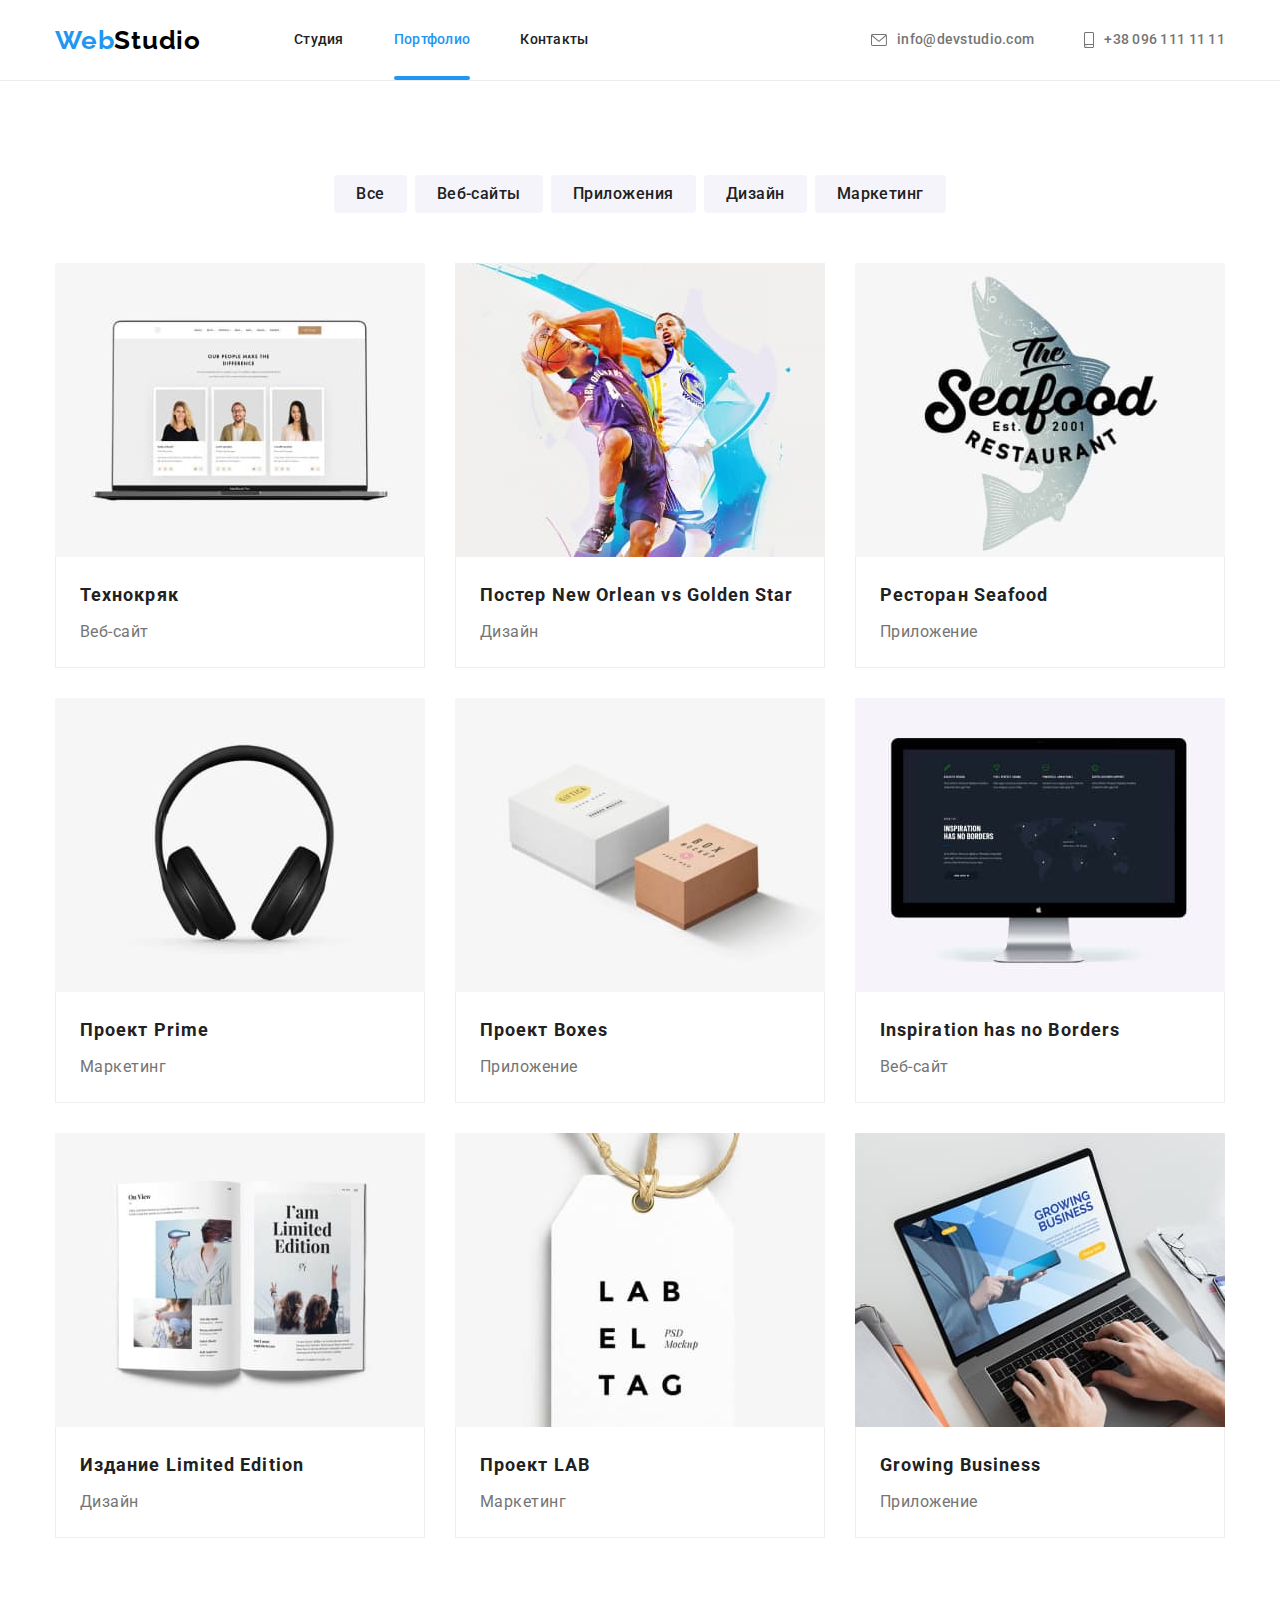
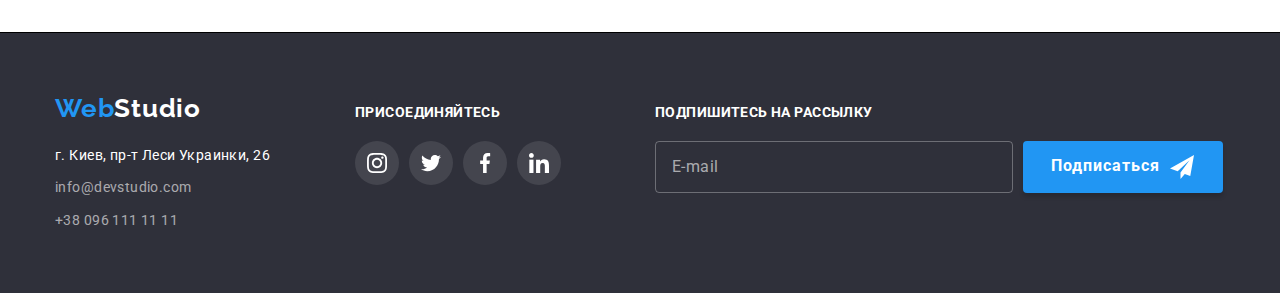
==== portfolio.html @ 2bddd3fd "Initial commit" ====
<!DOCTYPE html>
<html lang="ru">
  <head>
    <meta charset="UTF-8" />
    <meta http-equiv="X-UA-Compatible" content="IE=edge" />
    <meta name="viewport" content="width=device-width, initial-scale=1.0" />
    <meta name="description" content="Создание и продвижение сайтов" />
    <title>Portfolio</title>
    <link rel="preconnect" href="https://fonts.gstatic.com" />
    <link
      href="https://fonts.googleapis.com/css2?family=Raleway:wght@700&family=Roboto:wght@400;500;700;900&display=swap"
      rel="stylesheet"
    />
    <link
      rel="stylesheet"
      href="https://cdnjs.cloudflare.com/ajax/libs/modern-normalize/1.0.0/modern-normalize.min.css"
    />
    <link rel="stylesheet" href="./css/mein.min.css" />
  </head>
  <body>
    <!-- Шапка страницы -->
    <header class="header">
      <!-- Навигация -->
      <div class="container header__container">
        <nav class="main-nav">
          <a class="logo logo__header" href="./index.html">
            Web<span class="logo--dark">Studio</span></a
          >
          <ul class="pagination list">
            <li class="pagination__item">
              <a class="pagination__link link--fixed-size" href="./index.html"
                >Студия</a
              >
            </li>

            <li class="pagination__item">
              <a
                class="pagination__link link--fixed-size current"
                href="./portfolio.html"
                >Портфолио</a
              >
            </li>

            <li class="pagination__item">
              <a class="pagination__link link--fixed-size" href="/Контакты"
                >Контакты</a
              >
            </li>
          </ul>
        </nav>
        <!-- Для связи -->
        <ul class="contacts list">
          <li class="contacts__item">
            <a
              class="contacts__link link--fixed-size"
              href="mailto:info@devstudio.com"
            >
              <svg class="contacts__icon" width="16" height="12">
                <use href="./images/background/icons.svg#icon-envelope"></use>
              </svg>
              info@devstudio.com</a
            >
          </li>
          <li class="contacts__item">
            <a class="contacts__link link--fixed-size" href="tel:+380961111111">
              <svg class="contacts__icon" width="10" height="16">
                <use href="./images/background/icons.svg#icon-smartphone"></use>
              </svg>
              +38 096 111 11 11</a
            >
          </li>
        </ul>
      </div>
    </header>
    <!-- Контент страницы -->
    <main>
      <section class="portfolio">
        <div class="container">
          <h1 class="visually-hidden">Портфолио</h1>
          <h2 class="visually-hidden">Фильтр</h2>
          <ul class="navigation list">
            <li class="navigation__item">
              <button class="navigation__button" type="button">Все</button>
            </li>

            <li class="navigation__item">
              <button class="navigation__button" type="button">
                Веб-сайты
              </button>
            </li>

            <li class="navigation__item">
              <button class="navigation__button" type="button">
                Приложения
              </button>
            </li>

            <li class="navigation__item">
              <button class="navigation__button" type="button">Дизайн</button>
            </li>

            <li class="navigation__item">
              <button class="navigation__button" type="button">
                Маркетинг
              </button>
            </li>
          </ul>

          <h2 class="visually-hidden">Галерея проектов</h2>
          <ul class="gallery list">
            <li class="gallery__item">
              <a class="gallery__link" href="/">
                <div class="gallery__animation">
                  <img
                    src="./images/Portfolio/tehnokryak.jpg"
                    width="370"
                    height="294"
                    alt="Ноутбук"
                  />
                  <p class="gallery__text">
                    Технокряк это современная площадка распространения
                    коронавируса. Компании используют эту платформу для
                    цифрового шпионажа и атак на защищённые сервера конкурентов.
                  </p>
                </div>
                <div class="gallery__container">
                  <h3 class="gallery__title">Технокряк</h3>
                  <p class="gallery__name">Веб-сайт</p>
                </div>
              </a>
            </li>

            <li class="gallery__item">
              <a class="gallery__link" href="/">
                <div class="gallery__animation">
                  <img
                    src="./images/Portfolio/neworlean.jpg"
                    width="370"
                    height="294"
                    alt="Два парня играют в баскутбол"
                  />
                  <p class="gallery__text"></p>
                </div>
                <div class="gallery__container">
                  <h3 class="gallery__title">
                    Постер New Orlean vs Golden Star
                  </h3>
                  <p class="gallery__name">Дизайн</p>
                </div>
              </a>
            </li>

            <li class="gallery__item">
              <a class="gallery__link" href="/">
                <div class="gallery__animation">
                  <img
                    src="./images/Portfolio/seafood.jpg"
                    width="370"
                    height="294"
                    alt="Логотип ресторана Seafood "
                  />
                  <p class="gallery__text"></p>
                </div>
                <div class="gallery__container">
                  <h3 class="gallery__title">Ресторан Seafood</h3>
                  <p class="gallery__name">Приложение</p>
                </div>
              </a>
            </li>

            <li class="gallery__item">
              <a class="gallery__link" href="/">
                <div class="gallery__animation">
                  <img
                    src="./images/Portfolio/prime.jpg"
                    width="370"
                    height="294"
                    alt="Наушники"
                  />
                  <p class="gallery__text"></p>
                </div>
                <div class="gallery__container">
                  <h3 class="gallery__title">Проект Prime</h3>
                  <p class="gallery__name">Маркетинг</p>
                </div>
              </a>
            </li>

            <li class="gallery__item">
              <a class="gallery__link" href="/">
                <div class="gallery__animation">
                  <img
                    src="./images/Portfolio/boxes.jpg"
                    width="370"
                    height="294"
                    alt="Две картонные коробки"
                  />
                  <p class="gallery__text"></p>
                </div>
                <div class="gallery__container">
                  <h3 class="gallery__title">Проект Boxes</h3>
                  <p class="gallery__name">Приложение</p>
                </div>
              </a>
            </li>

            <li class="gallery__item">
              <a class="gallery__link" href="/">
                <div class="gallery__animation">
                  <img
                    src="./images/Portfolio/inspiration-has-no-borders.jpg"
                    width="370"
                    height="294"
                    alt="Манитор"
                  />
                  <p class="gallery__text"></p>
                </div>
                <div class="gallery__container">
                  <h3 class="gallery__title">Inspiration has no Borders</h3>
                  <p class="gallery__name">Веб-сайт</p>
                </div>
              </a>
            </li>

            <li class="gallery__item">
              <a class="gallery__link" href="/">
                <div class="gallery__animation">
                  <img
                    src="./images/Portfolio/limited-edition.jpg"
                    width="370"
                    height="294"
                    alt="Открытый журнал"
                  />
                  <p class="gallery__text"></p>
                </div>
                <div class="gallery__container">
                  <h3 class="gallery__title">Издание Limited Edition</h3>
                  <p class="gallery__name">Дизайн</p>
                </div>
              </a>
            </li>

            <li class="gallery__item">
              <a class="gallery__link" href="/">
                <div class="gallery__animation">
                  <img
                    src="./images/Portfolio/lab.jpg"
                    width="370"
                    height="294"
                    alt="Этикетка"
                  />
                  <p class="gallery__text"></p>
                </div>
                <div class="gallery__container">
                  <h3 class="gallery__title">Проект LAB</h3>
                  <p class="gallery__name">Маркетинг</p>
                </div>
              </a>
            </li>

            <li class="gallery__item">
              <a class="gallery__link" href="/">
                <div class="gallery__animation">
                  <img
                    src="./images/Portfolio/growing-business.jpg"
                    width="370"
                    height="294"
                    alt="Человек работает на компьютере"
                  />
                  <p class="gallery__text"></p>
                </div>
                <div class="gallery__container">
                  <h3 class="gallery__title">Growing Business</h3>
                  <p class="gallery__name">Приложение</p>
                </div>
              </a>
            </li>
          </ul>
        </div>
      </section>
    </main>

    <!-- Подвал страницы -->
    <footer class="footer">
      <div class="container">
        <div class="footer__container">
          <section class="footer__section">
            <h2 class="visually-hidden">Адрес</h2>
            <a class="logo logo-footer" href="./index.html"
              >Web<span class="logo--light">Studio</span></a
            >
            <address>
              <p class="address__text address__list">
                г. Киев, пр-т Леси Украинки, 26
              </p>
              <a
                class="address__item address__list"
                href="mailto:info@devstudio.com"
                >info@devstudio.com</a
              >
              <a class="address__item address__list" href="tel:+380961111111"
                >+38 096 111 11 11</a
              >
            </address>
          </section>

          <section class="footer__section">
            <h2 class="footer__title">присоединяйтесь</h2>
            <ul class="social footer__social list">
              <li class="footer__item">
                <a
                  class="social__link footer__link"
                  href="/"
                  rel="noreferrer noopener"
                  aria-label="instagram"
                >
                  <svg class="social__icon footer__icon">
                    <use
                      href="./images/background/icons.svg#icon-instagram-2"
                    ></use>
                  </svg>
                </a>
              </li>

              <li class="footer__item">
                <a
                  class="social__link footer__link"
                  href="/"
                  rel="noreferrer noopener"
                  aria-label="twitter"
                >
                  <svg class="social__icon footer__icon">
                    <use
                      href="./images/background/icons.svg#icon-twitter-1"
                    ></use>
                  </svg>
                </a>
              </li>

              <li class="footer__item">
                <a
                  class="social__link footer__link"
                  href="/"
                  rel="noreferrer noopener"
                  aria-label="facebook"
                >
                  <svg class="social__icon footer__icon">
                    <use
                      href="./images/background/icons.svg#icon-facebook-1"
                    ></use>
                  </svg>
                </a>
              </li>

              <li class="footer__item">
                <a
                  class="social__link footer__link"
                  href="/"
                  rel="noreferrer noopener"
                  aria-label="linkedin"
                >
                  <svg class="social__icon footer__icon">
                    <use
                      href="./images/background/icons.svg#icon-linkedin-1"
                    ></use>
                  </svg>
                </a>
              </li>
            </ul>
          </section>

          <section class="mailing">
            <h2 class="footer__title">Подпишитесь на рассылку</h2>
            <form class="mailing-form">
              <input
                type="email"
                class="mailing-form__field"
                name="email"
                placeholder="E-mail"
              />
              <button class="mailing-form__btn" type="submit">
                <span>Подписаться</span>
                <svg class="mailing-form__icon">
                  <use
                    href="./images/background/icons.svg#icon-icon-send"
                  ></use>
                </svg>
              </button>
            </form>
          </section>
        </div>
      </div>
    </footer>
  </body>
</html>
---- css/mein.min.css ----
:root{--color-white: #ffffff;--color-dark: #2f303a;--color-accent: #2196f3;--background-color-elements: #f5f4fa;--color-text-major: #212121;--color-text-main: #757575;--color-icon: #afb1b8;--color-footer-form: rgba(255, 255, 255, 0.6);--background-color-work: rgba(47, 48, 58, 0.8);--background-color-gallery: rgba(33, 150, 243, 0.9);--background-color-modal: rgba(0, 0, 0, 0.2)}body{background-color:#ffffff;color:#757575;font-family:Roboto, sans-serif;font-weight:400;font-size:16px}.visually-hidden{position:absolute !important;clip:rect(1px 1px 1px 1px);clip:rect(1px, 1px, 1px, 1px);padding:0 !important;border:0 !important;height:1px !important;width:1px !important;overflow:hidden;margin-bottom:0}.list{list-style:none;margin:0;padding:0}button{font-family:inherit;cursor:pointer}h1,h2,h3,h4,p{margin-top:0}img{display:block;max-width:100%;height:auto}.container{width:1200px;margin-left:auto;margin-right:auto;padding:0 15px}.logo{color:var(--color-accent);font-family:Raleway, sans-serif;font-weight:700;font-size:26px;line-height:1.19;letter-spacing:0.03em;text-decoration:none}.title{color:var(--color-text-major);font-weight:700;font-size:36px;line-height:1.17;text-align:center;letter-spacing:0.03em;margin-bottom:50px}.pagination{display:flex;align-items:center}.pagination__link.current{color:var(--color-accent)}.pagination__item{position:relative}.pagination__item:not(:last-child){margin-right:50px}.pagination__link{display:inline-block;padding-top:32px;padding-bottom:32px;color:var(--color-text-major);text-decoration:none;transition:color 250ms cubic-bezier(0.4, 0, 0.2, 1)}.pagination__link:hover,.pagination__link:focus{color:var(--color-accent)}.contacts{display:flex;align-items:center}.contacts__link{display:flex;align-items:center;padding-top:32px;padding-bottom:32px;color:var(--color-text-main);text-decoration:none;transition:color 250ms cubic-bezier(0.4, 0, 0.2, 1)}.contacts__link:hover,.contacts__link:focus{color:var(--color-accent)}.contacts__icon{margin-right:10px;fill:currentColor;transition:color 250ms cubic-bezier(0.4, 0, 0.2, 1)}.contacts__link:hover .contacts__icon,.contacts__link:focus .contacts__icon{color:var(--color-accent)}.contacts__item:not(:last-child){margin-right:50px}.social__item{margin-left:10px;margin-top:10px;flex-basis:calc(100% / 4 - 10px)}.social__link{display:flex;justify-content:center;align-items:center;width:44px;height:44px;border-radius:50%;transition:background-color 250ms cubic-bezier(0.4, 0, 0.2, 1)}.social__link:hover,.social__link:focus{background-color:var(--color-accent)}.social__icon{fill:var(--color-icon);width:20px;height:20px;transition:fill 250ms cubic-bezier(0.4, 0, 0.2, 1)}.social__link:hover .social__icon,.social__link:focus .social__icon{fill:var(--color-white)}.address__text{color:var(--color-white);margin-bottom:9px}.address__item{color:rgba(255,255,255,0.6);transition:color 250ms cubic-bezier(0.4, 0, 0.2, 1);text-decoration:none;display:block}.address__item:hover,.address__item:focus{color:var(--color-accent)}.address__item:not(:last-child){margin-bottom:9px}.address__list{font-style:normal;font-size:14px;line-height:1.71;letter-spacing:0.03em}.mailing{flex-basis:calc(100% / 2 - 30px);margin-left:30px}.mailing-form{display:flex}.mailing-form__field{margin-right:10px;padding:15px 16px 15px 16px;min-width:358px;border:1px solid rgba(255,255,255,0.3);border-radius:4px;background-color:transparent;line-height:1.25;letter-spacing:0.03em;color:var(--color-footer-form);transition:border-color 250ms cubic-bezier(0.4, 0, 0.2, 1)}.mailing-form__field:focus,.mailing-form__field:hover{border-color:var(--color-accent)}.mailing-form__field::placeholder{line-height:1.25;letter-spacing:0.03em;color:var(--color-footer-form)}.mailing-form__btn{display:flex;align-items:center;padding:10px 29px 10px 28px;min-width:200px;line-height:1.88;font-weight:700;letter-spacing:0.06em;color:var(--color-white);background-color:var(--color-accent);box-shadow:0px 4px 4px rgba(0,0,0,0.15);border-radius:4px;border:none;transition:color 250ms cubic-bezier(0.4, 0, 0.2, 1),background-color 250ms cubic-bezier(0.4, 0, 0.2, 1)}.mailing-form__btn:hover,.mailing-form__btn:focus{color:var(--color-accent);background-color:var(--color-white)}.mailing-form__icon{width:24px;height:24px;margin-left:10px;fill:var(--color-white);transition:fill 250ms cubic-bezier(0.4, 0, 0.2, 1)}.mailing-form__btn:hover .mailing-form__icon,.mailing-form__btn:focus .mailing-form__icon{fill:var(--color-accent)}.navigation{margin-bottom:50px;display:flex;justify-content:center}.navigation__item:not(:last-child){margin-right:8px}.navigation__button{background-color:var(--background-color-elements);color:var(--color-text-major);font-weight:500;line-height:1.62;text-align:center;letter-spacing:0.03em;border-radius:4px;padding:6px 22px;border:none;text-align:center;transition:background-color 250ms cubic-bezier(0.4, 0, 0.2, 1),color 250ms cubic-bezier(0.4, 0, 0.2, 1),box-shadow 250ms cubic-bezier(0.4, 0, 0.2, 1)}.navigation__button:hover,.navigation__button:focus{background-color:var(--color-accent);color:var(--color-white);box-shadow:0px 3px 1px rgba(0,0,0,0.1),0px 1px 2px rgba(0,0,0,0.08),0px 2px 2px rgba(0,0,0,0.12)}.gallery{display:flex;flex-wrap:wrap;margin-left:-30px;margin-top:-30px}.gallery__item{flex-basis:calc(100% / 3 - 30px);margin-left:30px;margin-top:30px;transition:box-shadow 250ms cubic-bezier(0.4, 0, 0.2, 1);overflow:hidden}.gallery__item:focus,.gallery__item:hover{box-shadow:0px 1px 1px rgba(0,0,0,0.12),0px 4px 4px rgba(0,0,0,0.06),1px 4px 6px rgba(0,0,0,0.16)}.gallery__link{text-decoration:none;color:inherit}.gallery__animation{position:relative}.gallery__text{position:absolute;top:138%;left:0;height:100%;width:100%;padding:63px 24px;margin-bottom:0;font-size:18px;line-height:1.56;letter-spacing:0.03em;color:var(--color-white);background-color:var(--background-color-gallery);transition:top 250ms cubic-bezier(0.4, 0, 0.2, 1)}.gallery__item:hover .gallery__text,.gallery__item:focus .gallery__text{top:0}.gallery__container{padding:20px 24px;border-left:1px solid #eeeeee;border-right:1px solid #eeeeee;border-bottom:1px solid #eeeeee}.gallery__title{color:var(--color-text-major);font-weight:700;font-size:18px;line-height:2;letter-spacing:0.06em;margin-bottom:4px}.gallery__name{line-height:1.87;letter-spacing:0.03em;margin-bottom:0}.form__container{position:relative;display:block}.form__text{display:block;margin-bottom:4px;font-size:12px;line-height:1.17;letter-spacing:0.01em}.form__label{display:block;margin-bottom:10px}.form__field{padding:11px 12px 11px 42px;width:100%;border:1px solid rgba(33,33,33,0.2);border-radius:4px;font-size:14px;line-height:1.14;letter-spacing:0.01em;transition:border-color 250ms cubic-bezier(0.4, 0, 0.2, 1)}.form__label:hover .form__field,.form__label:focus .form__field{border-color:var(--color-accent)}.form__icon{position:absolute;top:50%;left:12px;transform:translateY(-50%);width:18px;height:18px;fill:var(--color-text-major);transition:fill 250ms cubic-bezier(0.4, 0, 0.2, 1)}.form__label:hover .form__icon,.form__label:focus .form__icon{fill:var(--color-accent)}.form__feedback{font-size:14px;line-height:1.14;letter-spacing:0.01em;color:inherit}.form__textarea{width:100%;resize:none;margin-bottom:20px;padding:12px 16px;height:120px;border:1px solid rgba(33,33,33,0.2);border-radius:4px;transition:border-color 250ms cubic-bezier(0.4, 0, 0.2, 1)}.form__textarea:hover,.form__textarea:focus{border-color:var(--color-accent)}.form__textarea::placeholder{font-size:14px;line-height:1.14;letter-spacing:0.01em;color:rgba(117,117,117,0.5)}.form__checkbox{position:relative;padding-left:24px;font-size:14px;line-height:1.71px;letter-spacing:0.03em}.form__square{position:absolute;top:50%;left:0;transform:translateY(-50%);width:16px;height:15px;border:2px solid var(--color-text-major);border-radius:1px;border-radius:2px;background-color:transparent}.form__link{color:var(--color-accent)}.form__agreement:checked+.form__square{border-color:var(--color-accent);background-color:var(--color-accent);background-image:url(../images/background/Vector.svg);background-size:contain;background-origin:border-box}.form__btn{display:block;margin-top:30px;margin-left:auto;margin-right:auto;padding:10px 56px;box-shadow:0px 4px 4px rgba(0,0,0,0.15);border-radius:4px;border:none;line-height:1.87;letter-spacing:0.06em;color:var(--color-white);background-color:var(--color-accent);transition:background-color 250ms cubic-bezier(0.4, 0, 0.2, 1),color 250ms cubic-bezier(0.4, 0, 0.2, 1)}.form__btn:hover,.form__btn:focus{background-color:var(--background-color-elements);color:var(--color-accent)}.backdrop{position:fixed;top:0;left:0;width:100%;height:100%;opacity:1;background-color:var(--background-color-modal);transition:opacity 5000ms cubic-bezier(0.4, 0, 0.2, 1)}.backdrop.is-hidden{opacity:0;visibility:hidden;pointer-events:none}.is-hidden .modal{transform:translate(0, -100%) scale(0.2)}.modal{position:absolute;top:50%;left:50%;transform:translate(-50%, -50%) scale(1);padding:40px;min-height:581px;width:528px;border-radius:4px;box-shadow:0px 1px 3px rgba(0,0,0,0.12),0px 1px 1px rgba(0,0,0,0.14),0px 2px 1px rgba(0,0,0,0.2);background-color:var(--color-white);transition:transform 250ms ease-in-out}.modal__btn-close{position:absolute;top:8px;right:8px;width:30px;height:30px;padding:5px;border:1px solid rgba(0,0,0,0.1);border-radius:50%;background-color:var(--color-white)}.modal__icon{width:18px;height:18px;transition:fill 250ms cubic-bezier(0.4, 0, 0.2, 1)}.modal__btn-close:hover .modal__icon,.modal__btn-close:focus .modal__icon{fill:var(--color-accent)}.modal__title{font-weight:bold;font-size:20px;line-height:1.15;text-align:center;letter-spacing:0.03em;color:var(--color-text-major)}.header{border-bottom:1px solid #ececec}.header__container{display:flex;align-items:center;justify-content:flex-end}.main-nav{display:flex;align-items:center;margin-bottom:0;margin-right:auto}.logo__header{margin-right:93px}.logo--dark{color:#000000}.current::after{content:"";display:inline-block;position:absolute;left:0;bottom:0;width:100%;height:4px;border-radius:2px;background-color:var(--color-accent)}.link--fixed-size{font-weight:500;font-size:14px;line-height:1.14;letter-spacing:0.02em}.hero{padding-top:200px;padding-bottom:200px;max-width:1600px;min-height:600px;margin-left:auto;margin-right:auto;background-color:var(--color-dark);background-image:linear-gradient(rgba(47,48,58,0.4), rgba(47,48,58,0.4)),url(../images/background/hero.jpg);background-position:center;background-repeat:no-repeat}.hero__content{width:calc(100% / 12 * 5);margin:0 auto;text-align:center}.hero__title{color:var(--color-white);font-weight:900;font-size:44px;line-height:1.36;text-align:center;letter-spacing:0.06em;text-transform:uppercase;margin-bottom:30px}.hero__button{color:var(--color-white);background-color:var(--color-accent);transition:color 250ms cubic-bezier(0.4, 0, 0.2, 1),background-color 250ms cubic-bezier(0.4, 0, 0.2, 1),box-shadow 250ms cubic-bezier(0.4, 0, 0.2, 1);font-weight:700;line-height:1.88;letter-spacing:0.06em;box-shadow:0px 4px 4px rgba(0,0,0,0.15);border:none;border-radius:4px;padding:10px 32px;text-align:center;min-width:200px}.hero__button:hover,.hero__button:focus{color:var(--color-accent);background-color:var(--color-white);box-shadow:0px 4px 4px rgba(0,0,0,0.15)}.advantages{padding:94px 0}.advantages__content{display:flex;flex-wrap:wrap;margin-left:-30px;margin-top:-30px}.advantages__item{margin-left:30px;margin-top:30px;flex-basis:calc(100% / 4 - 30px)}.advantages__box-icon{display:flex;width:270px;height:120px;justify-content:center;align-items:center;background-color:var(--background-color-elements);margin-bottom:30px;border-radius:4px}.advantages__icon{display:block;width:70px;height:70px}.advantages__subtitle{color:var(--color-text-major);font-weight:700;font-size:14px;line-height:1.14;letter-spacing:0.03em;text-transform:uppercase;margin-bottom:10px}.advantages__text{font-size:14px;line-height:1.71;letter-spacing:0.03em;margin-bottom:0}.development{padding-bottom:94px}.development__content{display:flex;flex-wrap:wrap;margin-left:-30px;margin-top:-30px}.development__item{position:relative;flex-basis:calc(100% / 3 - 30px);margin-left:30px;margin-top:30px}.development__text{position:absolute;bottom:0;right:0;width:100%;padding:27px 0 27px 0;margin-bottom:0;text-align:center;background-color:var(--background-color-work);color:var(--color-white);font-weight:700;font-size:14px;line-height:1.14;letter-spacing:0.03em;text-transform:uppercase}.team{background-color:var(--background-color-elements);padding:94px 0}.team__cards{display:flex;flex-wrap:wrap;margin-left:-30px;margin-top:-30px}.team__item{margin-left:30px;margin-top:30px;flex-basis:calc(100% / 4 - 30px);background-color:var(--color-white);box-shadow:0px 1px 3px rgba(0,0,0,0.12),0px 1px 1px rgba(0,0,0,0.14),0px 2px 1px rgba(0,0,0,0.2);border-radius:0px 0px 4px 4px}.team__content{padding-top:30px}.team__member{color:var(--color-text-major);font-weight:500;line-height:1.19;text-align:center;letter-spacing:0.03em;margin-bottom:10px}.team__position{line-height:1.19;text-align:center;letter-spacing:0.03em;margin-bottom:0}.social--team{display:flex;margin-left:-10px;margin-top:-10px;padding:16px 32px 30px 32px}.clients{padding:94px 0 94px 0}.clients__content{display:flex;margin-left:-30px;margin-top:-30px}.clients__item{margin-left:30px;margin-top:30px;flex-basis:calc(100% / 6 - 30px)}.clients__link{display:flex;justify-content:center;align-items:center;width:170px;height:90px;transition:border-color 250ms cubic-bezier(0.4, 0, 0.2, 1);border:1px solid var(--color-icon);border-radius:4px}.clients__link:hover,.clients__link:focus{border-color:var(--color-accent)}.clients__icon{fill:var(--color-icon);transition:fill 250ms cubic-bezier(0.4, 0, 0.2, 1)}.clients__link:hover .clients__icon,.clients__link:focus .clients__icon{fill:var(--color-accent)}.footer{background-color:var(--color-dark);padding-top:60px;padding-bottom:60px;border-top:1px solid #000000}.footer__container{display:flex;margin-left:-30px;margin-top:-30px;align-items:baseline}.footer__section{margin-left:30px;margin-top:30px;flex-basis:calc(100% / 4 - 30px)}.logo-footer{display:block;margin:0 0 20px 0}.logo--light{color:var(--color-white)}.footer__title{font-size:14px;line-height:1.14;letter-spacing:0.03em;text-transform:uppercase;color:var(--color-white);margin-bottom:20px}.footer__social{display:flex;padding:0}.footer__item:not(:last-child){margin-right:10px}.footer__link{background-color:rgba(255,255,255,0.1);transition:background-color 250ms cubic-bezier(0.4, 0, 0.2, 1)}.footer__link:focus,.footer__link:hover{background-color:var(--color-accent)}.footer__icon{fill:var(--color-white)}.portfolio{padding:94px 0}
/*# sourceMappingURL=mein.min.css.map */
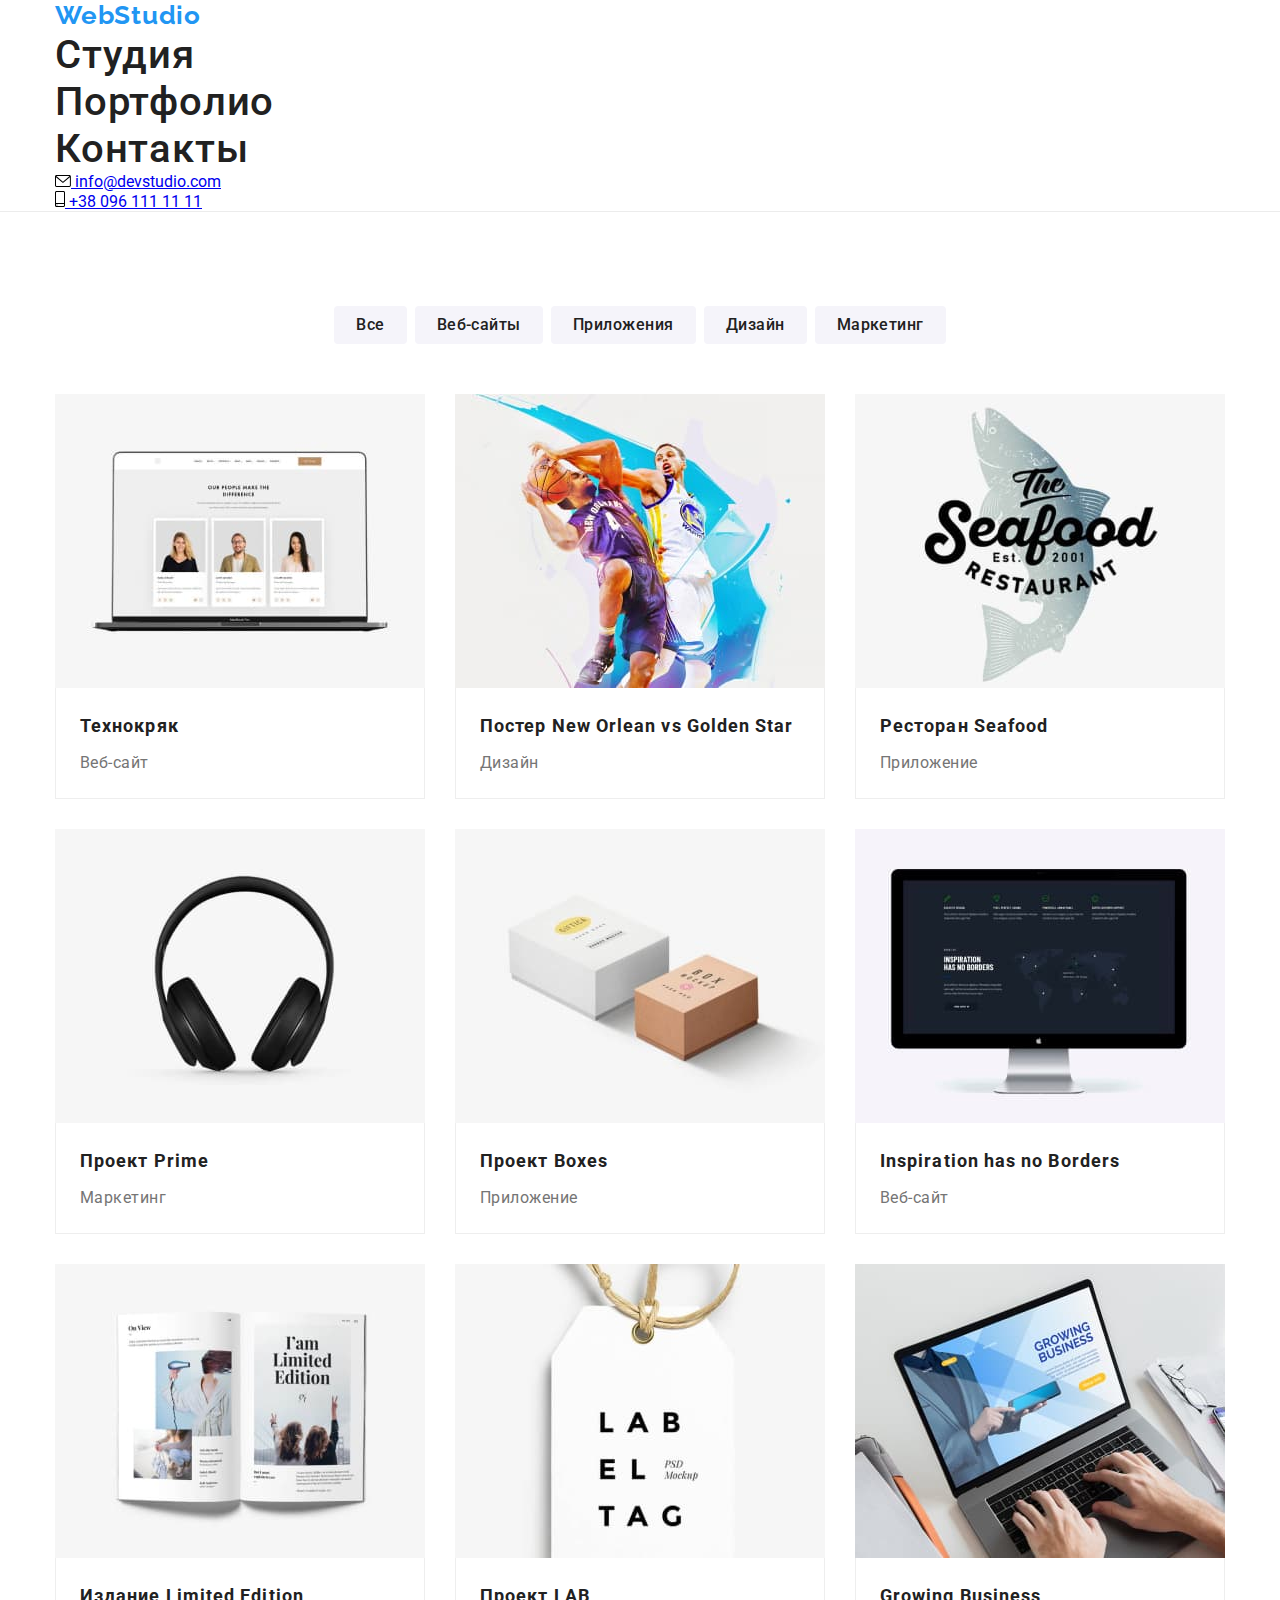
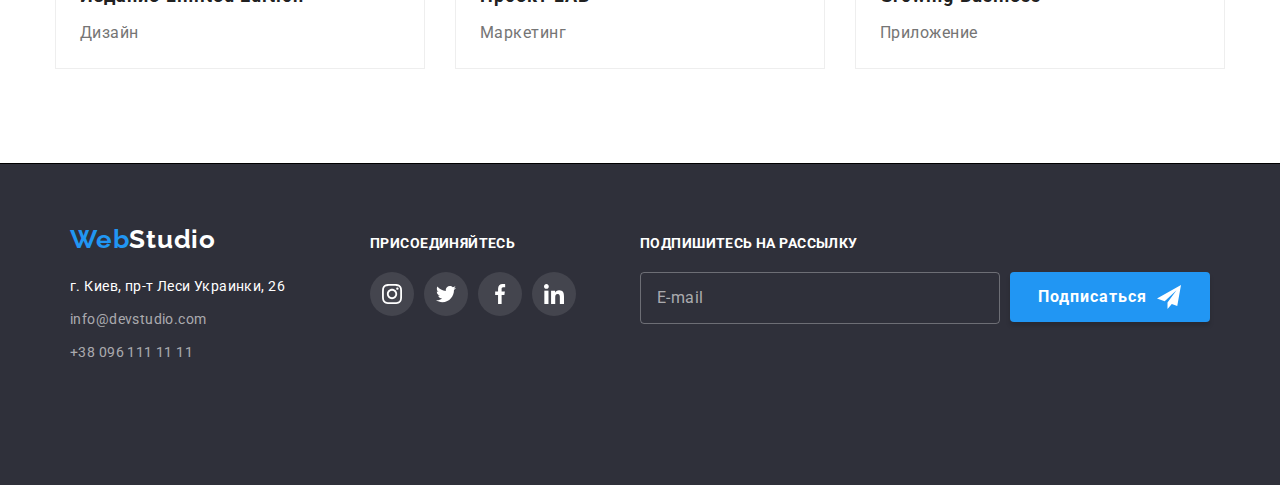
==== commit ed82cc63: "Добавляет стили к мобильному окну" ====
--- a/portfolio.html
+++ b/portfolio.html
@@ -373,8 +373,8 @@
             <h2 class="footer__title">Подпишитесь на рассылку</h2>
             <form class="mailing-form">
               <input
+                class="mailing-form__field"
                 type="email"
-                class="mailing-form__field"
                 name="email"
                 placeholder="E-mail"
               />
@@ -391,5 +391,6 @@
         </div>
       </div>
     </footer>
+    <script src="./js/menu.js"></script>
   </body>
 </html>
--- a/css/mein.min.css
+++ b/css/mein.min.css
@@ -1,2 +1,2 @@
-:root{--color-white: #ffffff;--color-dark: #2f303a;--color-accent: #2196f3;--background-color-elements: #f5f4fa;--color-text-major: #212121;--color-text-main: #757575;--color-icon: #afb1b8;--color-footer-form: rgba(255, 255, 255, 0.6);--background-color-work: rgba(47, 48, 58, 0.8);--background-color-gallery: rgba(33, 150, 243, 0.9);--background-color-modal: rgba(0, 0, 0, 0.2)}body{background-color:#ffffff;color:#757575;font-family:Roboto, sans-serif;font-weight:400;font-size:16px}.visually-hidden{position:absolute !important;clip:rect(1px 1px 1px 1px);clip:rect(1px, 1px, 1px, 1px);padding:0 !important;border:0 !important;height:1px !important;width:1px !important;overflow:hidden;margin-bottom:0}.list{list-style:none;margin:0;padding:0}button{font-family:inherit;cursor:pointer}h1,h2,h3,h4,p{margin-top:0}img{display:block;max-width:100%;height:auto}.container{width:1200px;margin-left:auto;margin-right:auto;padding:0 15px}.logo{color:var(--color-accent);font-family:Raleway, sans-serif;font-weight:700;font-size:26px;line-height:1.19;letter-spacing:0.03em;text-decoration:none}.title{color:var(--color-text-major);font-weight:700;font-size:36px;line-height:1.17;text-align:center;letter-spacing:0.03em;margin-bottom:50px}.pagination{display:flex;align-items:center}.pagination__link.current{color:var(--color-accent)}.pagination__item{position:relative}.pagination__item:not(:last-child){margin-right:50px}.pagination__link{display:inline-block;padding-top:32px;padding-bottom:32px;color:var(--color-text-major);text-decoration:none;transition:color 250ms cubic-bezier(0.4, 0, 0.2, 1)}.pagination__link:hover,.pagination__link:focus{color:var(--color-accent)}.contacts{display:flex;align-items:center}.contacts__link{display:flex;align-items:center;padding-top:32px;padding-bottom:32px;color:var(--color-text-main);text-decoration:none;transition:color 250ms cubic-bezier(0.4, 0, 0.2, 1)}.contacts__link:hover,.contacts__link:focus{color:var(--color-accent)}.contacts__icon{margin-right:10px;fill:currentColor;transition:color 250ms cubic-bezier(0.4, 0, 0.2, 1)}.contacts__link:hover .contacts__icon,.contacts__link:focus .contacts__icon{color:var(--color-accent)}.contacts__item:not(:last-child){margin-right:50px}.social__item{margin-left:10px;margin-top:10px;flex-basis:calc(100% / 4 - 10px)}.social__link{display:flex;justify-content:center;align-items:center;width:44px;height:44px;border-radius:50%;transition:background-color 250ms cubic-bezier(0.4, 0, 0.2, 1)}.social__link:hover,.social__link:focus{background-color:var(--color-accent)}.social__icon{fill:var(--color-icon);width:20px;height:20px;transition:fill 250ms cubic-bezier(0.4, 0, 0.2, 1)}.social__link:hover .social__icon,.social__link:focus .social__icon{fill:var(--color-white)}.address__text{color:var(--color-white);margin-bottom:9px}.address__item{color:rgba(255,255,255,0.6);transition:color 250ms cubic-bezier(0.4, 0, 0.2, 1);text-decoration:none;display:block}.address__item:hover,.address__item:focus{color:var(--color-accent)}.address__item:not(:last-child){margin-bottom:9px}.address__list{font-style:normal;font-size:14px;line-height:1.71;letter-spacing:0.03em}.mailing{flex-basis:calc(100% / 2 - 30px);margin-left:30px}.mailing-form{display:flex}.mailing-form__field{margin-right:10px;padding:15px 16px 15px 16px;min-width:358px;border:1px solid rgba(255,255,255,0.3);border-radius:4px;background-color:transparent;line-height:1.25;letter-spacing:0.03em;color:var(--color-footer-form);transition:border-color 250ms cubic-bezier(0.4, 0, 0.2, 1)}.mailing-form__field:focus,.mailing-form__field:hover{border-color:var(--color-accent)}.mailing-form__field::placeholder{line-height:1.25;letter-spacing:0.03em;color:var(--color-footer-form)}.mailing-form__btn{display:flex;align-items:center;padding:10px 29px 10px 28px;min-width:200px;line-height:1.88;font-weight:700;letter-spacing:0.06em;color:var(--color-white);background-color:var(--color-accent);box-shadow:0px 4px 4px rgba(0,0,0,0.15);border-radius:4px;border:none;transition:color 250ms cubic-bezier(0.4, 0, 0.2, 1),background-color 250ms cubic-bezier(0.4, 0, 0.2, 1)}.mailing-form__btn:hover,.mailing-form__btn:focus{color:var(--color-accent);background-color:var(--color-white)}.mailing-form__icon{width:24px;height:24px;margin-left:10px;fill:var(--color-white);transition:fill 250ms cubic-bezier(0.4, 0, 0.2, 1)}.mailing-form__btn:hover .mailing-form__icon,.mailing-form__btn:focus .mailing-form__icon{fill:var(--color-accent)}.navigation{margin-bottom:50px;display:flex;justify-content:center}.navigation__item:not(:last-child){margin-right:8px}.navigation__button{background-color:var(--background-color-elements);color:var(--color-text-major);font-weight:500;line-height:1.62;text-align:center;letter-spacing:0.03em;border-radius:4px;padding:6px 22px;border:none;text-align:center;transition:background-color 250ms cubic-bezier(0.4, 0, 0.2, 1),color 250ms cubic-bezier(0.4, 0, 0.2, 1),box-shadow 250ms cubic-bezier(0.4, 0, 0.2, 1)}.navigation__button:hover,.navigation__button:focus{background-color:var(--color-accent);color:var(--color-white);box-shadow:0px 3px 1px rgba(0,0,0,0.1),0px 1px 2px rgba(0,0,0,0.08),0px 2px 2px rgba(0,0,0,0.12)}.gallery{display:flex;flex-wrap:wrap;margin-left:-30px;margin-top:-30px}.gallery__item{flex-basis:calc(100% / 3 - 30px);margin-left:30px;margin-top:30px;transition:box-shadow 250ms cubic-bezier(0.4, 0, 0.2, 1);overflow:hidden}.gallery__item:focus,.gallery__item:hover{box-shadow:0px 1px 1px rgba(0,0,0,0.12),0px 4px 4px rgba(0,0,0,0.06),1px 4px 6px rgba(0,0,0,0.16)}.gallery__link{text-decoration:none;color:inherit}.gallery__animation{position:relative}.gallery__text{position:absolute;top:138%;left:0;height:100%;width:100%;padding:63px 24px;margin-bottom:0;font-size:18px;line-height:1.56;letter-spacing:0.03em;color:var(--color-white);background-color:var(--background-color-gallery);transition:top 250ms cubic-bezier(0.4, 0, 0.2, 1)}.gallery__item:hover .gallery__text,.gallery__item:focus .gallery__text{top:0}.gallery__container{padding:20px 24px;border-left:1px solid #eeeeee;border-right:1px solid #eeeeee;border-bottom:1px solid #eeeeee}.gallery__title{color:var(--color-text-major);font-weight:700;font-size:18px;line-height:2;letter-spacing:0.06em;margin-bottom:4px}.gallery__name{line-height:1.87;letter-spacing:0.03em;margin-bottom:0}.form__container{position:relative;display:block}.form__text{display:block;margin-bottom:4px;font-size:12px;line-height:1.17;letter-spacing:0.01em}.form__label{display:block;margin-bottom:10px}.form__field{padding:11px 12px 11px 42px;width:100%;border:1px solid rgba(33,33,33,0.2);border-radius:4px;font-size:14px;line-height:1.14;letter-spacing:0.01em;transition:border-color 250ms cubic-bezier(0.4, 0, 0.2, 1)}.form__label:hover .form__field,.form__label:focus .form__field{border-color:var(--color-accent)}.form__icon{position:absolute;top:50%;left:12px;transform:translateY(-50%);width:18px;height:18px;fill:var(--color-text-major);transition:fill 250ms cubic-bezier(0.4, 0, 0.2, 1)}.form__label:hover .form__icon,.form__label:focus .form__icon{fill:var(--color-accent)}.form__feedback{font-size:14px;line-height:1.14;letter-spacing:0.01em;color:inherit}.form__textarea{width:100%;resize:none;margin-bottom:20px;padding:12px 16px;height:120px;border:1px solid rgba(33,33,33,0.2);border-radius:4px;transition:border-color 250ms cubic-bezier(0.4, 0, 0.2, 1)}.form__textarea:hover,.form__textarea:focus{border-color:var(--color-accent)}.form__textarea::placeholder{font-size:14px;line-height:1.14;letter-spacing:0.01em;color:rgba(117,117,117,0.5)}.form__checkbox{position:relative;padding-left:24px;font-size:14px;line-height:1.71px;letter-spacing:0.03em}.form__square{position:absolute;top:50%;left:0;transform:translateY(-50%);width:16px;height:15px;border:2px solid var(--color-text-major);border-radius:1px;border-radius:2px;background-color:transparent}.form__link{color:var(--color-accent)}.form__agreement:checked+.form__square{border-color:var(--color-accent);background-color:var(--color-accent);background-image:url(../images/background/Vector.svg);background-size:contain;background-origin:border-box}.form__btn{display:block;margin-top:30px;margin-left:auto;margin-right:auto;padding:10px 56px;box-shadow:0px 4px 4px rgba(0,0,0,0.15);border-radius:4px;border:none;line-height:1.87;letter-spacing:0.06em;color:var(--color-white);background-color:var(--color-accent);transition:background-color 250ms cubic-bezier(0.4, 0, 0.2, 1),color 250ms cubic-bezier(0.4, 0, 0.2, 1)}.form__btn:hover,.form__btn:focus{background-color:var(--background-color-elements);color:var(--color-accent)}.backdrop{position:fixed;top:0;left:0;width:100%;height:100%;opacity:1;background-color:var(--background-color-modal);transition:opacity 5000ms cubic-bezier(0.4, 0, 0.2, 1)}.backdrop.is-hidden{opacity:0;visibility:hidden;pointer-events:none}.is-hidden .modal{transform:translate(0, -100%) scale(0.2)}.modal{position:absolute;top:50%;left:50%;transform:translate(-50%, -50%) scale(1);padding:40px;min-height:581px;width:528px;border-radius:4px;box-shadow:0px 1px 3px rgba(0,0,0,0.12),0px 1px 1px rgba(0,0,0,0.14),0px 2px 1px rgba(0,0,0,0.2);background-color:var(--color-white);transition:transform 250ms ease-in-out}.modal__btn-close{position:absolute;top:8px;right:8px;width:30px;height:30px;padding:5px;border:1px solid rgba(0,0,0,0.1);border-radius:50%;background-color:var(--color-white)}.modal__icon{width:18px;height:18px;transition:fill 250ms cubic-bezier(0.4, 0, 0.2, 1)}.modal__btn-close:hover .modal__icon,.modal__btn-close:focus .modal__icon{fill:var(--color-accent)}.modal__title{font-weight:bold;font-size:20px;line-height:1.15;text-align:center;letter-spacing:0.03em;color:var(--color-text-major)}.header{border-bottom:1px solid #ececec}.header__container{display:flex;align-items:center;justify-content:flex-end}.main-nav{display:flex;align-items:center;margin-bottom:0;margin-right:auto}.logo__header{margin-right:93px}.logo--dark{color:#000000}.current::after{content:"";display:inline-block;position:absolute;left:0;bottom:0;width:100%;height:4px;border-radius:2px;background-color:var(--color-accent)}.link--fixed-size{font-weight:500;font-size:14px;line-height:1.14;letter-spacing:0.02em}.hero{padding-top:200px;padding-bottom:200px;max-width:1600px;min-height:600px;margin-left:auto;margin-right:auto;background-color:var(--color-dark);background-image:linear-gradient(rgba(47,48,58,0.4), rgba(47,48,58,0.4)),url(../images/background/hero.jpg);background-position:center;background-repeat:no-repeat}.hero__content{width:calc(100% / 12 * 5);margin:0 auto;text-align:center}.hero__title{color:var(--color-white);font-weight:900;font-size:44px;line-height:1.36;text-align:center;letter-spacing:0.06em;text-transform:uppercase;margin-bottom:30px}.hero__button{color:var(--color-white);background-color:var(--color-accent);transition:color 250ms cubic-bezier(0.4, 0, 0.2, 1),background-color 250ms cubic-bezier(0.4, 0, 0.2, 1),box-shadow 250ms cubic-bezier(0.4, 0, 0.2, 1);font-weight:700;line-height:1.88;letter-spacing:0.06em;box-shadow:0px 4px 4px rgba(0,0,0,0.15);border:none;border-radius:4px;padding:10px 32px;text-align:center;min-width:200px}.hero__button:hover,.hero__button:focus{color:var(--color-accent);background-color:var(--color-white);box-shadow:0px 4px 4px rgba(0,0,0,0.15)}.advantages{padding:94px 0}.advantages__content{display:flex;flex-wrap:wrap;margin-left:-30px;margin-top:-30px}.advantages__item{margin-left:30px;margin-top:30px;flex-basis:calc(100% / 4 - 30px)}.advantages__box-icon{display:flex;width:270px;height:120px;justify-content:center;align-items:center;background-color:var(--background-color-elements);margin-bottom:30px;border-radius:4px}.advantages__icon{display:block;width:70px;height:70px}.advantages__subtitle{color:var(--color-text-major);font-weight:700;font-size:14px;line-height:1.14;letter-spacing:0.03em;text-transform:uppercase;margin-bottom:10px}.advantages__text{font-size:14px;line-height:1.71;letter-spacing:0.03em;margin-bottom:0}.development{padding-bottom:94px}.development__content{display:flex;flex-wrap:wrap;margin-left:-30px;margin-top:-30px}.development__item{position:relative;flex-basis:calc(100% / 3 - 30px);margin-left:30px;margin-top:30px}.development__text{position:absolute;bottom:0;right:0;width:100%;padding:27px 0 27px 0;margin-bottom:0;text-align:center;background-color:var(--background-color-work);color:var(--color-white);font-weight:700;font-size:14px;line-height:1.14;letter-spacing:0.03em;text-transform:uppercase}.team{background-color:var(--background-color-elements);padding:94px 0}.team__cards{display:flex;flex-wrap:wrap;margin-left:-30px;margin-top:-30px}.team__item{margin-left:30px;margin-top:30px;flex-basis:calc(100% / 4 - 30px);background-color:var(--color-white);box-shadow:0px 1px 3px rgba(0,0,0,0.12),0px 1px 1px rgba(0,0,0,0.14),0px 2px 1px rgba(0,0,0,0.2);border-radius:0px 0px 4px 4px}.team__content{padding-top:30px}.team__member{color:var(--color-text-major);font-weight:500;line-height:1.19;text-align:center;letter-spacing:0.03em;margin-bottom:10px}.team__position{line-height:1.19;text-align:center;letter-spacing:0.03em;margin-bottom:0}.social--team{display:flex;margin-left:-10px;margin-top:-10px;padding:16px 32px 30px 32px}.clients{padding:94px 0 94px 0}.clients__content{display:flex;margin-left:-30px;margin-top:-30px}.clients__item{margin-left:30px;margin-top:30px;flex-basis:calc(100% / 6 - 30px)}.clients__link{display:flex;justify-content:center;align-items:center;width:170px;height:90px;transition:border-color 250ms cubic-bezier(0.4, 0, 0.2, 1);border:1px solid var(--color-icon);border-radius:4px}.clients__link:hover,.clients__link:focus{border-color:var(--color-accent)}.clients__icon{fill:var(--color-icon);transition:fill 250ms cubic-bezier(0.4, 0, 0.2, 1)}.clients__link:hover .clients__icon,.clients__link:focus .clients__icon{fill:var(--color-accent)}.footer{background-color:var(--color-dark);padding-top:60px;padding-bottom:60px;border-top:1px solid #000000}.footer__container{display:flex;margin-left:-30px;margin-top:-30px;align-items:baseline}.footer__section{margin-left:30px;margin-top:30px;flex-basis:calc(100% / 4 - 30px)}.logo-footer{display:block;margin:0 0 20px 0}.logo--light{color:var(--color-white)}.footer__title{font-size:14px;line-height:1.14;letter-spacing:0.03em;text-transform:uppercase;color:var(--color-white);margin-bottom:20px}.footer__social{display:flex;padding:0}.footer__item:not(:last-child){margin-right:10px}.footer__link{background-color:rgba(255,255,255,0.1);transition:background-color 250ms cubic-bezier(0.4, 0, 0.2, 1)}.footer__link:focus,.footer__link:hover{background-color:var(--color-accent)}.footer__icon{fill:var(--color-white)}.portfolio{padding:94px 0}
+:root{--color-white: #ffffff;--color-dark: #2f303a;--color-accent: #2196f3;--background-color-elements: #f5f4fa;--color-text-major: #212121;--color-text-main: #757575;--color-icon: #afb1b8;--color-footer-form: rgba(255, 255, 255, 0.6);--background-color-work: rgba(47, 48, 58, 0.8);--background-color-gallery: rgba(33, 150, 243, 0.9);--background-color-modal: rgba(0, 0, 0, 0.2)}body{background-color:#ffffff;color:#757575;font-family:Roboto, sans-serif;font-weight:400;font-size:16px}.visually-hidden{position:absolute !important;clip:rect(1px 1px 1px 1px);clip:rect(1px, 1px, 1px, 1px);padding:0 !important;border:0 !important;height:1px !important;width:1px !important;overflow:hidden;margin-bottom:0}.list{list-style:none;margin:0;padding:0}button{font-family:inherit;cursor:pointer}h1,h2,h3,h4,p{margin-top:0}img{display:block;max-width:100%;height:auto}.container{width:100%;margin-left:auto;margin-right:auto;padding:0 15px}@media screen and (min-width: 480px){.container{width:480px}}@media screen and (min-width: 768px){.container{width:768px}}@media screen and (min-width: 1200px){.container{width:1200px}}.logo{color:var(--color-accent);font-family:Raleway, sans-serif;font-size:24px;line-height:1.17;letter-spacing:0.03em;text-decoration:none;font-weight:700}@media screen and (min-width: 1200px){.logo{font-size:26px;line-height:1.19}}.title{margin-bottom:50px;color:var(--color-text-major);font-weight:700;font-size:28px;line-height:1.17;text-align:center;letter-spacing:0.03em}@media screen and (min-width: 1200px){.title{margin-bottom:50px;font-size:36px}}@media screen and (min-width: 768){.pagination{display:flex;align-items:center}.pagination__link.current{color:var(--color-accent)}.pagination__item{position:relative}.pagination__item:not(:last-child){margin-right:50px}.pagination__link{display:inline-block;padding-top:32px;padding-bottom:32px}}@media screen and (min-width: 768){.contacts{display:flex;align-items:center}.contacts__link{display:flex;align-items:center;padding-top:32px;padding-bottom:32px;color:var(--color-text-main);text-decoration:none;transition:color 250ms cubic-bezier(0.4, 0, 0.2, 1)}.contacts__link:hover,.contacts__link:focus{color:var(--color-accent)}.contacts__icon{margin-right:10px;fill:currentColor;transition:color 250ms cubic-bezier(0.4, 0, 0.2, 1)}.contacts__link:hover .contacts__icon,.contacts__link:focus .contacts__icon{color:var(--color-accent)}.contacts__item:not(:last-child){margin-right:50px}}.social__item{width:44px;height:44px}.social__item:not(:last-child){margin-right:10px}.social__link{display:flex;justify-content:center;align-items:center;width:44px;height:44px;border-radius:50%;transition:background-color 250ms cubic-bezier(0.4, 0, 0.2, 1)}.social__link:hover,.social__link:focus{background-color:var(--color-accent)}.social__icon{fill:var(--color-icon);width:20px;height:20px;transition:fill 250ms cubic-bezier(0.4, 0, 0.2, 1)}.social__link:hover .social__icon,.social__link:focus .social__icon{fill:var(--color-white)}.address__text{color:var(--color-white);margin-bottom:9px}.address__item{color:rgba(255,255,255,0.6);transition:color 250ms cubic-bezier(0.4, 0, 0.2, 1);text-decoration:none;display:block}.address__item:hover,.address__item:focus{color:var(--color-accent)}.address__item:not(:last-child){margin-bottom:9px}.address__list{font-style:normal;font-size:14px;line-height:1.71;letter-spacing:0.03em}@media screen and (min-width: 768px) and (max-width: 1199.99px){.mailing{width:450px;margin-left:30px}}@media screen and (min-width: 1200px){.mailing{flex-basis:calc(100% / 2 - 30px)}}@media screen and (min-width: 1200px){.mailing-form{display:flex;align-items:flex-start}}.mailing-form__field{width:100%;display:block;margin-bottom:20px;padding:15px 16px 15px 16px;border:1px solid rgba(255,255,255,0.3);border-radius:4px;background-color:transparent;line-height:1.25;letter-spacing:0.03em;color:var(--color-footer-form);transition:border-color 250ms cubic-bezier(0.4, 0, 0.2, 1)}@media screen and (min-width: 1200px){.mailing-form__field{margin-right:10px;min-width:358px}}.mailing-form__field:focus,.mailing-form__field:hover{border-color:var(--color-accent)}.mailing-form__field::placeholder{line-height:1.25;letter-spacing:0.03em;color:var(--color-footer-form)}.mailing-form__btn{display:flex;align-items:center;padding:10px 29px 10px 28px;min-width:200px;line-height:1.88;font-weight:700;letter-spacing:0.06em;color:var(--color-white);background-color:var(--color-accent);box-shadow:0px 4px 4px rgba(0,0,0,0.15);border-radius:4px;border:none;transition:color 250ms cubic-bezier(0.4, 0, 0.2, 1),background-color 250ms cubic-bezier(0.4, 0, 0.2, 1)}@media screen and (max-width: 1199.98px){.mailing-form__btn{margin-left:auto;margin-right:auto}}.mailing-form__btn:hover,.mailing-form__btn:focus{color:var(--color-accent);background-color:var(--color-white)}.mailing-form__icon{width:24px;height:24px;margin-left:10px;fill:var(--color-white);transition:fill 250ms cubic-bezier(0.4, 0, 0.2, 1)}.mailing-form__btn:hover .mailing-form__icon,.mailing-form__btn:focus .mailing-form__icon{fill:var(--color-accent)}.navigation{margin-bottom:50px;display:flex;justify-content:center}.navigation__item:not(:last-child){margin-right:8px}.navigation__button{background-color:var(--background-color-elements);color:var(--color-text-major);font-weight:500;line-height:1.62;text-align:center;letter-spacing:0.03em;border-radius:4px;padding:6px 22px;border:none;text-align:center;transition:background-color 250ms cubic-bezier(0.4, 0, 0.2, 1),color 250ms cubic-bezier(0.4, 0, 0.2, 1),box-shadow 250ms cubic-bezier(0.4, 0, 0.2, 1)}.navigation__button:hover,.navigation__button:focus{background-color:var(--color-accent);color:var(--color-white);box-shadow:0px 3px 1px rgba(0,0,0,0.1),0px 1px 2px rgba(0,0,0,0.08),0px 2px 2px rgba(0,0,0,0.12)}.gallery{display:flex;flex-wrap:wrap;margin-left:-30px;margin-top:-30px}.gallery__item{flex-basis:calc(100% / 3 - 30px);margin-left:30px;margin-top:30px;transition:box-shadow 250ms cubic-bezier(0.4, 0, 0.2, 1);overflow:hidden}.gallery__item:focus,.gallery__item:hover{box-shadow:0px 1px 1px rgba(0,0,0,0.12),0px 4px 4px rgba(0,0,0,0.06),1px 4px 6px rgba(0,0,0,0.16)}.gallery__link{text-decoration:none;color:inherit}.gallery__animation{position:relative}.gallery__text{position:absolute;top:138%;left:0;height:100%;width:100%;padding:63px 24px;margin-bottom:0;font-size:18px;line-height:1.56;letter-spacing:0.03em;color:var(--color-white);background-color:var(--background-color-gallery);transition:top 250ms cubic-bezier(0.4, 0, 0.2, 1)}.gallery__item:hover .gallery__text,.gallery__item:focus .gallery__text{top:0}.gallery__container{padding:20px 24px;border-left:1px solid #eeeeee;border-right:1px solid #eeeeee;border-bottom:1px solid #eeeeee}.gallery__title{color:var(--color-text-major);font-weight:700;font-size:18px;line-height:2;letter-spacing:0.06em;margin-bottom:4px}.gallery__name{line-height:1.87;letter-spacing:0.03em;margin-bottom:0}.form__container{position:relative;display:block}.form__text{display:block;margin-bottom:4px;font-size:12px;line-height:1.17;letter-spacing:0.01em}.form__label{display:block;margin-bottom:10px}.form__field{padding:11px 12px 11px 42px;width:100%;border:1px solid rgba(33,33,33,0.2);border-radius:4px;font-size:14px;line-height:1.14;letter-spacing:0.01em;transition:border-color 250ms cubic-bezier(0.4, 0, 0.2, 1)}.form__label:hover .form__field,.form__label:focus .form__field{border-color:var(--color-accent)}.form__icon{position:absolute;top:50%;left:12px;transform:translateY(-50%);width:18px;height:18px;fill:var(--color-text-major);transition:fill 250ms cubic-bezier(0.4, 0, 0.2, 1)}.form__label:hover .form__icon,.form__label:focus .form__icon{fill:var(--color-accent)}.form__feedback{font-size:14px;line-height:1.14;letter-spacing:0.01em;color:inherit}.form__textarea{width:100%;resize:none;margin-bottom:20px;padding:12px 16px;height:120px;border:1px solid rgba(33,33,33,0.2);border-radius:4px;transition:border-color 250ms cubic-bezier(0.4, 0, 0.2, 1)}.form__textarea:hover,.form__textarea:focus{border-color:var(--color-accent)}.form__textarea::placeholder{font-size:14px;line-height:1.14;letter-spacing:0.01em;color:rgba(117,117,117,0.5)}.form__checkbox{position:relative;padding-left:24px;font-size:14px;line-height:1.71px;letter-spacing:0.03em}.form__square{position:absolute;top:50%;left:0;transform:translateY(-50%);width:16px;height:15px;border:2px solid var(--color-text-major);border-radius:1px;border-radius:2px;background-color:transparent}.form__link{color:var(--color-accent)}.form__agreement:checked+.form__square{border-color:var(--color-accent);background-color:var(--color-accent);background-image:url(../images/background/Vector.svg);background-size:contain;background-origin:border-box}.form__btn{display:block;margin-top:30px;margin-left:auto;margin-right:auto;padding:10px 56px;box-shadow:0px 4px 4px rgba(0,0,0,0.15);border-radius:4px;border:none;line-height:1.87;letter-spacing:0.06em;color:var(--color-white);background-color:var(--color-accent);transition:background-color 250ms cubic-bezier(0.4, 0, 0.2, 1),color 250ms cubic-bezier(0.4, 0, 0.2, 1)}.form__btn:hover,.form__btn:focus{background-color:var(--background-color-elements);color:var(--color-accent)}.backdrop{position:fixed;top:0;left:0;width:100%;height:100%;opacity:1;background-color:var(--background-color-modal);transition:opacity 5000ms cubic-bezier(0.4, 0, 0.2, 1)}.backdrop.is-hidden{opacity:0;visibility:hidden;pointer-events:none}.is-hidden .modal{transform:translate(0, -100%) scale(0.2)}.modal{position:absolute;top:50%;left:50%;transform:translate(-50%, -50%) scale(1);padding:40px;min-height:581px;width:528px;border-radius:4px;box-shadow:0px 1px 3px rgba(0,0,0,0.12),0px 1px 1px rgba(0,0,0,0.14),0px 2px 1px rgba(0,0,0,0.2);background-color:var(--color-white);transition:transform 250ms ease-in-out}.modal__btn-close{position:absolute;top:8px;right:8px;width:30px;height:30px;padding:5px;border:1px solid rgba(0,0,0,0.1);border-radius:50%;background-color:var(--color-white)}.modal__icon{width:18px;height:18px;transition:fill 250ms cubic-bezier(0.4, 0, 0.2, 1)}.modal__btn-close:hover .modal__icon,.modal__btn-close:focus .modal__icon{fill:var(--color-accent)}.modal__title{font-weight:bold;font-size:20px;line-height:1.15;text-align:center;letter-spacing:0.03em;color:var(--color-text-major)}.mobile__menu{position:fixed;display:flex;flex-direction:column;justify-content:space-between;top:0;left:-100%;width:100%;height:100vh;padding:48px 40px 48px 40px;background-color:var(--color-white);transition:right 300ms}.mobile__menu.is-open{left:0}.mobile-menu__btn{position:relative;z-index:10;width:40px;height:40px;display:flex;justify-content:space-between;align-items:center;border:none;background-color:transparent}.icon__close--header{display:none}.is-open .icon__close--header{display:block}.is-open .icon__menu--header{display:none}.mobile-menu__icon{fill:#000000;transition:fill 250ms cubic-bezier(0.4, 0, 0.2, 1)}.mobile-menu__icon:focus,.mobile-menu__icon:hover{fill:var(--color-accent)}@media screen and (max-width: 767.99px){.pagination{align-items:flex-start}}@media screen and (max-width: 767.99px){.pagination__item{margin-bottom:32px}}.pagination__link{font-weight:500;font-size:40px;line-height:1.18;text-align:center;letter-spacing:0.02em;text-decoration:none;color:var(--color-text-major);transition:color 250ms cubic-bezier(0.4, 0, 0.2, 1)}.pagination__link:hover,.pagination__link:focus{color:var(--color-accent)}@media screen and (max-width: 767.99px){.contacts{margin-bottom:64px}}@media screen and (max-width: 767.99px){.contacts__item:not(:last-child){margin-bottom:32px}}@media screen and (max-width: 767.99px){.contacts__link{font-weight:500;font-size:34px;line-height:1.18;letter-spacing:0.02em;text-decoration:none;color:var(--color-accent)}}@media screen and (max-width: 767.99px){.contacts__link--mail{font-weight:500;font-size:24px;line-height:1.17;letter-spacing:0.02em;color:var(--color-text-main)}}.networks{display:flex}.networks__item:not(:last-child){border-right:1px solid rgba(33,33,33,0.2);padding-right:10px}.networks__item:not(:first-child){padding-left:10px}.networks__link{text-decoration:none;font-weight:500;font-size:18px;line-height:1.22;letter-spacing:0.02em;color:var(--color-accent)}.header{border-bottom:1px solid #ececec}@media screen and (min-width: 768){.current::after{content:"";display:inline-block;position:absolute;left:0;bottom:0;width:100%;height:4px;border-radius:2px;background-color:var(--color-accent)}.link--fixed-size{font-weight:500;font-size:14px;line-height:1.14;letter-spacing:0.02em}.header__container{display:flex}}@media screen and (min-width: 768) and (min-width: 1200px){.header__container{align-items:center;justify-content:flex-end}}@media screen and (min-width: 768){.main-nav{display:flex;align-items:center;margin-bottom:0;margin-right:auto}.logo__header{margin-right:93px}.logo--dark{color:#000000}}@media screen and (max-width: 767.99px){.desktop{display:none}}.hero{width:100%;height:400px;margin-left:auto;margin-right:auto;padding-top:118px;padding-bottom:118px;background-size:cover;background-repeat:no-repeat;background-position:center;background-color:var(--color-dark);background-image:linear-gradient(rgba(47,48,58,0.4), rgba(47,48,58,0.4)),url(../images/background/Header480x400.jpg)}@media (min-device-pixel-ratio: 2), (-webkit-min-device-pixel-ratio: 2), (min-resolution: 192dpi), (min-resolution: 2dppx){.hero{background-image:linear-gradient(rgba(47,48,58,0.4), rgba(47,48,58,0.4)),url(../images/background/Header480x400-2x.jpg)}}@media screen and (min-width: 768px){.hero{height:400px;background-image:linear-gradient(rgba(47,48,58,0.4), rgba(47,48,58,0.4)),url(../images/background/Header768x400.jpg)}}@media screen and (min-width: 768px) and (min-device-pixel-ratio: 2), screen and (min-width: 768px) and (-webkit-min-device-pixel-ratio: 2), screen and (min-width: 768px) and (min-resolution: 192dpi), screen and (min-width: 768px) and (min-resolution: 2dppx){.hero{background-image:linear-gradient(rgba(47,48,58,0.4), rgba(47,48,58,0.4)),url(../images/background/Header768x400-2x.jpg)}}@media screen and (min-width: 1200px){.hero{padding-top:200px;padding-bottom:200px;height:600px;background-image:linear-gradient(rgba(47,48,58,0.4), rgba(47,48,58,0.4)),url(../images/background/Header1600x600.jpg)}}@media screen and (min-width: 1200px) and (min-device-pixel-ratio: 2), screen and (min-width: 1200px) and (-webkit-min-device-pixel-ratio: 2), screen and (min-width: 1200px) and (min-resolution: 192dpi), screen and (min-width: 1200px) and (min-resolution: 2dppx){.hero{background-image:linear-gradient(rgba(47,48,58,0.4), rgba(47,48,58,0.4)),url(../images/background/Header1600x600-2x.jpg)}}.hero__content{width:calc(100% / 4 * 3);margin:0 auto;text-align:center}@media screen and (min-width: 767px){.hero__content{width:calc(100% / 6 * 3)}}@media screen and (min-width: 1200px){.hero__content{width:calc(100% / 12 * 5)}}.hero__title{color:var(--color-white);font-weight:900;font-size:26px;line-height:1.62;text-align:center;letter-spacing:0.06em;text-transform:uppercase;margin-bottom:30px}@media screen and (min-width: 1200px){.hero__title{font-size:44px;line-height:1.36}}.hero__button{font-weight:700;line-height:1.88;align-items:center;letter-spacing:0.06em;color:var(--color-white);background-color:var(--color-accent);transition:color 250ms cubic-bezier(0.4, 0, 0.2, 1),background-color 250ms cubic-bezier(0.4, 0, 0.2, 1),box-shadow 250ms cubic-bezier(0.4, 0, 0.2, 1);border:none;box-shadow:0px 4px 4px rgba(0,0,0,0.15);border-radius:4px;padding:10px 32px;text-align:center;min-width:200px}.hero__button:hover,.hero__button:focus{color:var(--color-accent);background-color:var(--color-white);box-shadow:0px 4px 4px rgba(0,0,0,0.15)}.advantages{padding:60px 0}@media screen and (min-width: 1200px){.advantages{padding:94px 0}}.advantages__content{display:flex;flex-wrap:wrap;margin-left:-30px;margin-top:-30px}.advantages__item{flex-basis:calc(100% - 30px);margin-left:30px;margin-top:30px}@media screen and (min-width: 767px){.advantages__item{flex-basis:calc(100% / 2 - 30px)}}@media screen and (min-width: 1200px){.advantages__item{flex-basis:calc(100% / 4 - 30px)}}.advantages__box-icon{display:flex;justify-content:center;align-items:center;max-width:450px;height:120px;margin-bottom:30px;border-radius:4px;background-color:var(--background-color-elements)}@media screen and (min-width: 767px){.advantages__box-icon{width:354px}}@media screen and (min-width: 1200px){.advantages__box-icon{width:270px}}.advantages__icon{display:block;width:70px;height:70px}.advantages__subtitle{color:var(--color-text-major);font-weight:700;font-size:14px;line-height:1.14;letter-spacing:0.03em;text-transform:uppercase;text-align:center;margin-bottom:10px}@media screen and (min-width: 767px){.advantages__subtitle{text-align:left}}.advantages__text{font-size:14px;line-height:1.71;letter-spacing:0.03em;margin-bottom:0}.development{display:none;padding-bottom:94px}@media screen and (min-width: 1200px){.development{display:block}}.development__content{display:flex;flex-wrap:wrap;margin-left:-30px;margin-top:-30px}.development__item{position:relative;flex-basis:calc(100% / 3 - 30px);margin-left:30px;margin-top:30px}.development__text{position:absolute;bottom:0;right:0;width:100%;padding:27px 0 27px 0;margin-bottom:0;text-align:center;background-color:var(--background-color-work);color:var(--color-white);font-weight:700;font-size:14px;line-height:1.14;letter-spacing:0.03em;text-transform:uppercase}.team{background-color:var(--background-color-elements);padding:60px 0}@media screen and (min-width: 1200px){.team{padding:94px 0}}.team__content{padding-top:30px;padding-bottom:16px}.team__member{color:var(--color-text-major);font-weight:500;line-height:1.19;text-align:center;letter-spacing:0.03em;margin-bottom:10px}.team__position{line-height:1.19;text-align:center;letter-spacing:0.03em;margin-bottom:0}.social--team{display:flex;justify-content:center}.team__item{padding-bottom:24px;background-color:var(--color-white);box-shadow:0px 1px 3px rgba(0,0,0,0.12),0px 1px 1px rgba(0,0,0,0.14),0px 2px 1px rgba(0,0,0,0.2);border-radius:0px 0px 4px 4px}.team__cards{margin-left:-30px;margin-top:-30px}@media screen and (min-width: 768px){.team__cards{display:flex;flex-wrap:wrap}}.team__item{margin-left:30px;margin-top:30px}@media screen and (min-width: 768px){.team__item{flex-basis:calc(100% / 2 - 30px)}}@media screen and (min-width: 1200px){.team__item{flex-basis:calc(100% / 4 - 30px)}}.clients{padding:60px 0 60px 0}@media screen and (min-width: 1200px){.clients{padding:94px 0 94px 0}}.clients__content{display:flex;flex-wrap:wrap;margin-left:-30px;margin-top:-30px}.clients__item{margin-left:30px;margin-top:30px;flex-basis:calc(100% / 2 - 30px)}@media screen and (min-width: 768px){.clients__item{flex-basis:calc((100% - 15px * 6) / 3)}}@media screen and (min-width: 1200px){.clients__item{flex-basis:calc((100% - 15px * 12) / 6)}}.clients__link{display:flex;justify-content:center;align-items:center;width:100%;height:90px;transition:border-color 250ms cubic-bezier(0.4, 0, 0.2, 1);border:1px solid var(--color-icon);border-radius:4px}@media screen and (min-width: 768px){.clients__link{width:226px}}@media screen and (min-width: 1200px){.clients__link{width:170px}}.clients__link:hover,.clients__link:focus{border-color:var(--color-accent)}.clients__icon{fill:var(--color-icon);transition:fill 250ms cubic-bezier(0.4, 0, 0.2, 1)}.clients__link:hover .clients__icon,.clients__link:focus .clients__icon{fill:var(--color-accent)}.footer{background-color:var(--color-dark);padding-top:60px;padding-bottom:60px;border-top:1px solid #000000}.footer__container{text-align:center}@media screen and (min-width: 768px){.footer__container{display:flex;flex-wrap:wrap;justify-content:center;margin-left:-30px;margin-top:-30px}}@media screen and (min-width: 1200px){.footer__container{align-items:baseline}}.footer__section{margin-bottom:60px}@media screen and (min-width: 768px){.footer__section{margin-left:30px;margin-top:30px;flex-basis:calc(100% / 2 - 30px)}}@media screen and (min-width: 1200px){.footer__section{margin-left:30px;margin-top:30px;flex-basis:calc(100% / 4 - 30px);text-align:start}}.logo-footer{display:block;margin-bottom:20px}.logo--light{color:var(--color-white)}.footer__title{font-size:14px;line-height:1.14;letter-spacing:0.03em;text-transform:uppercase;color:var(--color-white);margin-bottom:20px}@media screen and (min-width: 1200px){.footer__title{text-align:start}}.footer__social{display:flex;justify-content:center;padding:0}@media screen and (min-width: 1200px){.footer__social{justify-content:start}}.footer__item:not(:last-child){margin-right:10px}.footer__link{background-color:rgba(255,255,255,0.1);transition:background-color 250ms cubic-bezier(0.4, 0, 0.2, 1)}.footer__link:focus,.footer__link:hover{background-color:var(--color-accent)}.footer__icon{fill:var(--color-white)}.portfolio{padding:94px 0}
 /*# sourceMappingURL=mein.min.css.map */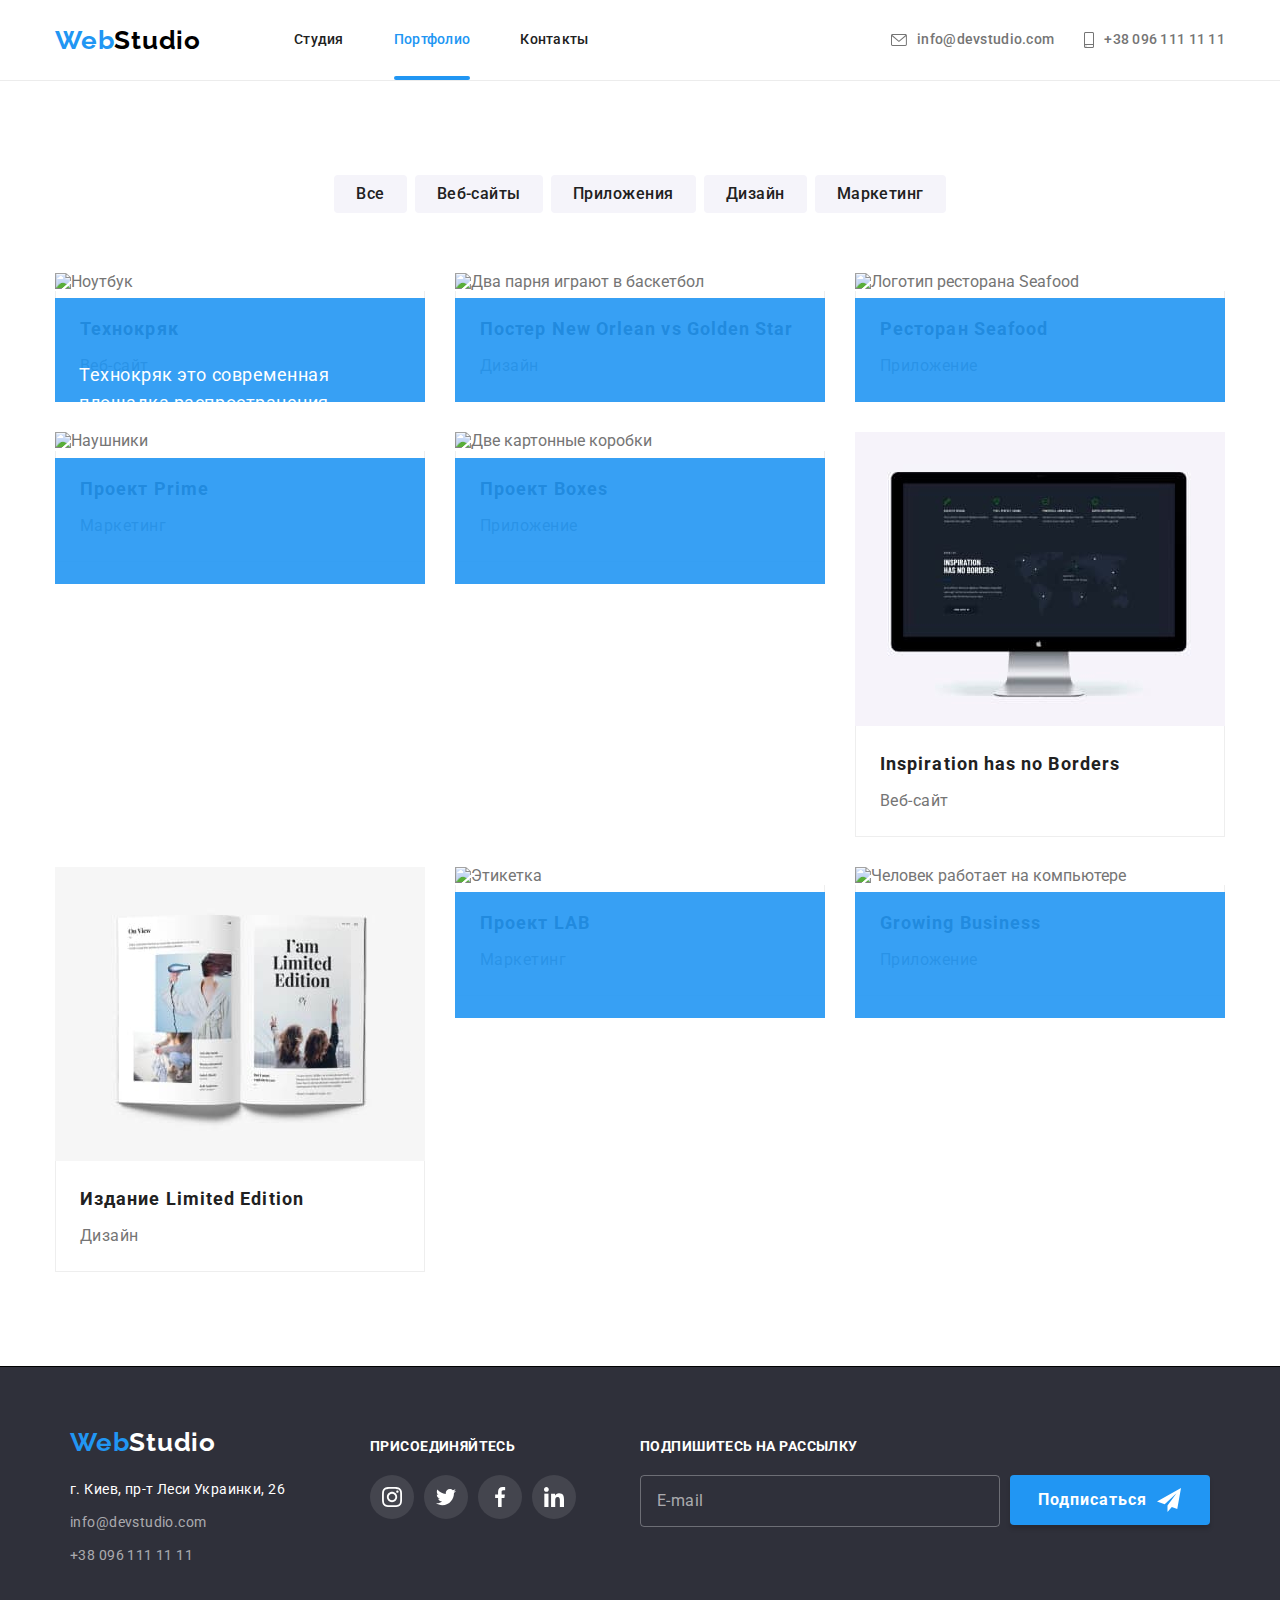
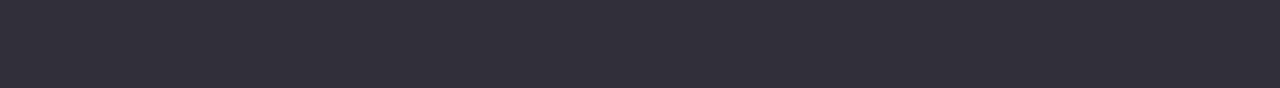
==== commit 18a9ee85: "Добавляет адаптивные фото к странице портфолио" ====
--- a/portfolio.html
+++ b/portfolio.html
@@ -26,7 +26,7 @@
           <a class="logo logo__header" href="./index.html">
             Web<span class="logo--dark">Studio</span></a
           >
-          <ul class="pagination list">
+          <ul class="pagination list desktop">
             <li class="pagination__item">
               <a class="pagination__link link--fixed-size" href="./index.html"
                 >Студия</a
@@ -49,7 +49,7 @@
           </ul>
         </nav>
         <!-- Для связи -->
-        <ul class="contacts list">
+        <ul class="contacts list desktop">
           <li class="contacts__item">
             <a
               class="contacts__link link--fixed-size"
@@ -70,8 +70,80 @@
             >
           </li>
         </ul>
+
+        <button class="mobile-menu__btn" data-menu-button>
+          <svg class="mobile-menu__icon" width="24" height="20">
+            <use
+              class="icon__close--header"
+              href="./images/background/icons.svg#icon-close_24px"
+            ></use>
+            <use
+              class="icon__menu--header"
+              href="./images/background/icons.svg#icon-menu_24px"
+            ></use>
+          </svg>
+        </button>
       </div>
     </header>
+
+    <!-- Мобильное меню -->
+    <div class="mobile__menu" data-menu>
+      <ul class="pagination list">
+        <li class="pagination__item">
+          <a
+            class="pagination__link link--fixed-size current"
+            href="./index.html"
+            >Студия</a
+          >
+        </li>
+
+        <li class="pagination__item">
+          <a class="pagination__link link--fixed-size" href="./portfolio.html"
+            >Портфолио</a
+          >
+        </li>
+
+        <li class="pagination__item">
+          <a class="pagination__link link--fixed-size" href="/Контакты"
+            >Контакты</a
+          >
+        </li>
+      </ul>
+
+      <div>
+        <ul class="contacts list">
+          <li class="contacts__item">
+            <a class="contacts__link link--fixed-size" href="tel:+380961111111">
+              +38 096 111 11 11</a
+            >
+          </li>
+
+          <li class="contacts__item">
+            <a
+              class="contacts__link contacts__link--mail link--fixed-size"
+              href="mailto:info@devstudio.com"
+            >
+              info@devstudio.com</a
+            >
+          </li>
+        </ul>
+
+        <ul class="networks list">
+          <li class="networks__item">
+            <a class="networks__link" href="">Instagram</a>
+          </li>
+          <li class="networks__item">
+            <a class="networks__link" href="">Twitter</a>
+          </li>
+          <li class="networks__item">
+            <a class="networks__link" href="">Facebook</a>
+          </li>
+          <li class="networks__item">
+            <a class="networks__link" href="">LinkedIn</a>
+          </li>
+        </ul>
+      </div>
+    </div>
     <!-- Контент страницы -->
     <main>
       <section class="portfolio">
@@ -111,12 +183,32 @@
             <li class="gallery__item">
               <a class="gallery__link" href="/">
                 <div class="gallery__animation">
-                  <img
-                    src="./images/Portfolio/tehnokryak.jpg"
-                    width="370"
-                    height="294"
-                    alt="Ноутбук"
-                  />
+                  <picture>
+                    <source
+                      srcset="
+                        ./images/portfolio/desktop/tehnokryak-desktop.jpg,
+                        ./images/Portfolio/desktop/tehnokryak-desktop@2.jpg
+                      "
+                      media="(min-width:1200px)" />
+                    <source
+                      srcset="
+                        ./images/portfolio/tablet/tehnokryak-tablet.jpg,
+                        ./images/Portfolio/tablet/tehnokryak-tablet@2.jpg
+                      "
+                      media="(min-width:768px)" />
+                    <source
+                      srcset="
+                        ./images/portfolio/mobile/tehnokryak-mobile.jpg,
+                        ./images/Portfolio/mobile/tehnokryak-mobile@2.jpg
+                      "
+                      media="(max-width:767px)" />
+
+                    <img
+                      src="./images/Portfolio/desktop/tehnokryak-desktop.jpg"
+                      width="450"
+                      alt="Ноутбук"
+                  /></picture>
+
                   <p class="gallery__text">
                     Технокряк это современная площадка распространения
                     коронавируса. Компании используют эту платформу для
@@ -133,12 +225,31 @@
             <li class="gallery__item">
               <a class="gallery__link" href="/">
                 <div class="gallery__animation">
-                  <img
-                    src="./images/Portfolio/neworlean.jpg"
-                    width="370"
-                    height="294"
-                    alt="Два парня играют в баскутбол"
-                  />
+                  <picture>
+                    <source
+                      srcset="
+                        ./images/portfolio/desktop/neworlean-desktop.jpg,
+                        ./images/Portfolio/desktop/neworlean-desktop@2.jpg
+                      "
+                      media="(min-width:1200px)" />
+                    <source
+                      srcset="
+                        ./images/portfolio/tablet/neworlean-tablet.jpg,
+                        ./images/Portfolio/tablet/neworlean-tablet@2.jpg
+                      "
+                      media="(min-width:768px)" />
+                    <source
+                      srcset="
+                        ./images/portfolio/mobile/neworlean-mobile.jpg,
+                        ./images/Portfolio/mobile/neworlean-mobile@2.jpg
+                      "
+                      media="(max-width:767px)" />
+                    <img
+                      src="./images/Portfolio/desktop/neworlean-desktop.jpg"
+                      width="450"
+                      alt="Два парня играют в баскетбол"
+                  /></picture>
+
                   <p class="gallery__text"></p>
                 </div>
                 <div class="gallery__container">
@@ -153,12 +264,31 @@
             <li class="gallery__item">
               <a class="gallery__link" href="/">
                 <div class="gallery__animation">
-                  <img
-                    src="./images/Portfolio/seafood.jpg"
-                    width="370"
-                    height="294"
-                    alt="Логотип ресторана Seafood "
-                  />
+                  <picture>
+                    <source
+                      srcset="
+                        ./images/portfolio/desktop/seafood-desktop.jpg,
+                        ./images/Portfolio/desktop/seafood-desktop@2.jpg
+                      "
+                      media="(min-width:1200px)" />
+                    <source
+                      srcset="
+                        ./images/portfolio/tablet/seafood-tablet.jpg,
+                        ./images/Portfolio/tablet/seafood-tablet@2.jpg
+                      "
+                      media="(min-width:768px)" />
+                    <source
+                      srcset="
+                        ./images/portfolio/mobile/seafood-mobile.jpg,
+                        ./images/Portfolio/mobile/seafood-mobile@2.jpg
+                      "
+                      media="(max-width:767px)" />
+                    <img
+                      src="./images/Portfolio/desktop/seafood-desktop.jpg"
+                      width="450"
+                      alt="Логотип ресторана Seafood "
+                  /></picture>
+
                   <p class="gallery__text"></p>
                 </div>
                 <div class="gallery__container">
@@ -171,12 +301,31 @@
             <li class="gallery__item">
               <a class="gallery__link" href="/">
                 <div class="gallery__animation">
-                  <img
-                    src="./images/Portfolio/prime.jpg"
-                    width="370"
-                    height="294"
-                    alt="Наушники"
-                  />
+                  <picture>
+                    <source
+                      srcset="
+                        ./images/portfolio/desktop/prime-desktop.jpg,
+                        ./images/Portfolio/desktop/prime-desktop@2.jpg
+                      "
+                      media="(min-width:1200px)" />
+                    <source
+                      srcset="
+                        ./images/portfolio/tablet/prime-tablet.jpg,
+                        ./images/Portfolio/tablet/prime-tablet@2.jpg
+                      "
+                      media="(min-width:768px)" />
+                    <source
+                      srcset="
+                        ./images/portfolio/mobile/prime-mobile.jpg,
+                        ./images/Portfolio/mobile/prime-mobile@2.jpg
+                      "
+                      media="(max-width:767px)" />
+                    <img
+                      src="./images/Portfolio/desktop/prime-desktop.jpg"
+                      width="450"
+                      alt="Наушники"
+                  /></picture>
+
                   <p class="gallery__text"></p>
                 </div>
                 <div class="gallery__container">
@@ -189,12 +338,31 @@
             <li class="gallery__item">
               <a class="gallery__link" href="/">
                 <div class="gallery__animation">
-                  <img
-                    src="./images/Portfolio/boxes.jpg"
-                    width="370"
-                    height="294"
-                    alt="Две картонные коробки"
-                  />
+                  <picture>
+                    <source
+                      srcset="
+                        ./images/portfolio/desktop/boxes-desktop.jpg,
+                        ./images/Portfolio/desktop/boxes-desktop@2.jpg
+                      "
+                      media="(min-width:1200px)" />
+                    <source
+                      srcset="
+                        ./images/portfolio/tablet/boxes-tablet.jpg,
+                        ./images/Portfolio/tablet/boxes-tablet@2.jpg
+                      "
+                      media="(min-width:768px)" />
+                    <source
+                      srcset="
+                        ./images/portfolio/mobile/boxes-mobile.jpg,
+                        ./images/Portfolio/mobile/boxes-mobile@2.jpg
+                      "
+                      media="(max-width:767px)" />
+                    <img
+                      src="./images/Portfolio/desktop/boxes-desktop.jpg"
+                      width="450"
+                      alt="Две картонные коробки"
+                  /></picture>
+
                   <p class="gallery__text"></p>
                 </div>
                 <div class="gallery__container">
@@ -207,12 +375,30 @@
             <li class="gallery__item">
               <a class="gallery__link" href="/">
                 <div class="gallery__animation">
-                  <img
-                    src="./images/Portfolio/inspiration-has-no-borders.jpg"
-                    width="370"
-                    height="294"
-                    alt="Манитор"
-                  />
+                  <picture>
+                    <source
+                      srcset="
+                        ./images/Portfolio/desktop/inspiration-has-no-borders-desktop.jpg,
+                        ./images/Portfolio/desktop/inspiration-has-no-borders-desktop@2.jpg
+                      "
+                      media="(min-width:1200px)" />
+                    <source
+                      srcset="
+                        ./images/Portfolio/tablet/inspiration-has-no-borders-tablet.jpg,
+                        ./images/Portfolio/tablet/inspiration-has-no-borders-tablet@2.jpg
+                      "
+                      media="(min-width:768px)" />
+                    <source
+                      srcset="
+                        ./images/Portfolio/mobile/inspiration-has-no-borders-mobile.jpg,
+                        ./images/Portfolio/mobile/inspiration-has-no-borders-mobile@2.jpg
+                      "
+                      media="(max-width:767px)" />
+                    <img
+                      src="./images/Portfolio/desktop/inspiration-has-no-borders-desktop.jpg"
+                      width="450"
+                      alt="Монитор"
+                  /></picture>
                   <p class="gallery__text"></p>
                 </div>
                 <div class="gallery__container">
@@ -225,12 +411,31 @@
             <li class="gallery__item">
               <a class="gallery__link" href="/">
                 <div class="gallery__animation">
-                  <img
-                    src="./images/Portfolio/limited-edition.jpg"
-                    width="370"
-                    height="294"
-                    alt="Открытый журнал"
-                  />
+                  <picture>
+                    <source
+                      srcset="
+                        ./images/Portfolio/desktop/limited-edition-desktop.jpg,
+                        /images/Portfolio/desktop/limited-edition-desktop@2.jpg
+                      "
+                      media="(min-width:1200px)" />
+                    <source
+                      srcset="
+                        ./images/Portfolio/tablet/limited-edition-tablet.jpg,
+                        ./images/Portfolio/tablet/limited-edition-tablet@2.jpg
+                      "
+                      media="(min-width:768px)" />
+                    <source
+                      srcset="
+                        ./images/portfolio/mobile/limited-edition-mobile.jpg,
+                        ./images/Portfolio/mobile/limited-edition-mobile@2.jpg
+                      "
+                      media="(max-width:767px)" />
+                    <img
+                      src="./images/Portfolio/desktop/limited-edition-desktop.jpg"
+                      width="450"
+                      alt="Открытый журнал"
+                  /></picture>
+
                   <p class="gallery__text"></p>
                 </div>
                 <div class="gallery__container">
@@ -243,12 +448,31 @@
             <li class="gallery__item">
               <a class="gallery__link" href="/">
                 <div class="gallery__animation">
-                  <img
-                    src="./images/Portfolio/lab.jpg"
-                    width="370"
-                    height="294"
-                    alt="Этикетка"
-                  />
+                  <picture>
+                    <source
+                      srcset="
+                        ./images/portfolio/desktop/lad-desktop.jpg,
+                        ./images/Portfolio/desktop/lad-desktop@2.jpg
+                      "
+                      media="(min-width:1200px)" />
+                    <source
+                      srcset="
+                        ./images/portfolio/tablet/lad-tablet.jpg,
+                        ./images/Portfolio/tablet/lad-tablet@2.jpg
+                      "
+                      media="(min-width:768px)" />
+                    <source
+                      srcset="
+                        ./images/portfolio/mobile/lad-mobile.jpg,
+                        ./images/Portfolio/mobile/lad-mobile@2.jpg
+                      "
+                      media="(max-width:767px)" />
+                    <img
+                      src="./images/Portfolio/desktop/lad-desktop.jpg"
+                      width="450"
+                      alt="Этикетка"
+                  /></picture>
+
                   <p class="gallery__text"></p>
                 </div>
                 <div class="gallery__container">
@@ -261,12 +485,31 @@
             <li class="gallery__item">
               <a class="gallery__link" href="/">
                 <div class="gallery__animation">
-                  <img
-                    src="./images/Portfolio/growing-business.jpg"
-                    width="370"
-                    height="294"
-                    alt="Человек работает на компьютере"
-                  />
+                  <picture>
+                    <source
+                      srcset="
+                        ./images/portfolio/desktop/growing-business-desktop.jpg,
+                        ./images/Portfolio/desktop/growing-business-desktop@2.jpg
+                      "
+                      media="(min-width:1200px)" />
+                    <source
+                      srcset="
+                        ./images/portfolio/tablet/growing-business-tablet.jpg,
+                        ./images/Portfolio/tablet/growing-business-tablet@2.jpg
+                      "
+                      media="(min-width:768px)" />
+                    <source
+                      srcset="
+                        ./images/portfolio/mobile/growing-business-mobile.jpg,
+                        ./images/Portfolio/mobile/growing-business-mobile@2.jpg
+                      "
+                      media="(max-width:767px)" />
+                    <img
+                      src="./images/Portfolio/desktop/growing-business-desktop.jpg"
+                      width="450"
+                      alt="Человек работает на компьютере"
+                  /></picture>
+
                   <p class="gallery__text"></p>
                 </div>
                 <div class="gallery__container">
--- a/css/mein.min.css
+++ b/css/mein.min.css
@@ -1,2 +1,2 @@
-:root{--color-white: #ffffff;--color-dark: #2f303a;--color-accent: #2196f3;--background-color-elements: #f5f4fa;--color-text-major: #212121;--color-text-main: #757575;--color-icon: #afb1b8;--color-footer-form: rgba(255, 255, 255, 0.6);--background-color-work: rgba(47, 48, 58, 0.8);--background-color-gallery: rgba(33, 150, 243, 0.9);--background-color-modal: rgba(0, 0, 0, 0.2)}body{background-color:#ffffff;color:#757575;font-family:Roboto, sans-serif;font-weight:400;font-size:16px}.visually-hidden{position:absolute !important;clip:rect(1px 1px 1px 1px);clip:rect(1px, 1px, 1px, 1px);padding:0 !important;border:0 !important;height:1px !important;width:1px !important;overflow:hidden;margin-bottom:0}.list{list-style:none;margin:0;padding:0}button{font-family:inherit;cursor:pointer}h1,h2,h3,h4,p{margin-top:0}img{display:block;max-width:100%;height:auto}.container{width:100%;margin-left:auto;margin-right:auto;padding:0 15px}@media screen and (min-width: 480px){.container{width:480px}}@media screen and (min-width: 768px){.container{width:768px}}@media screen and (min-width: 1200px){.container{width:1200px}}.logo{color:var(--color-accent);font-family:Raleway, sans-serif;font-size:24px;line-height:1.17;letter-spacing:0.03em;text-decoration:none;font-weight:700}@media screen and (min-width: 1200px){.logo{font-size:26px;line-height:1.19}}.title{margin-bottom:50px;color:var(--color-text-major);font-weight:700;font-size:28px;line-height:1.17;text-align:center;letter-spacing:0.03em}@media screen and (min-width: 1200px){.title{margin-bottom:50px;font-size:36px}}@media screen and (min-width: 768){.pagination{display:flex;align-items:center}.pagination__link.current{color:var(--color-accent)}.pagination__item{position:relative}.pagination__item:not(:last-child){margin-right:50px}.pagination__link{display:inline-block;padding-top:32px;padding-bottom:32px}}@media screen and (min-width: 768){.contacts{display:flex;align-items:center}.contacts__link{display:flex;align-items:center;padding-top:32px;padding-bottom:32px;color:var(--color-text-main);text-decoration:none;transition:color 250ms cubic-bezier(0.4, 0, 0.2, 1)}.contacts__link:hover,.contacts__link:focus{color:var(--color-accent)}.contacts__icon{margin-right:10px;fill:currentColor;transition:color 250ms cubic-bezier(0.4, 0, 0.2, 1)}.contacts__link:hover .contacts__icon,.contacts__link:focus .contacts__icon{color:var(--color-accent)}.contacts__item:not(:last-child){margin-right:50px}}.social__item{width:44px;height:44px}.social__item:not(:last-child){margin-right:10px}.social__link{display:flex;justify-content:center;align-items:center;width:44px;height:44px;border-radius:50%;transition:background-color 250ms cubic-bezier(0.4, 0, 0.2, 1)}.social__link:hover,.social__link:focus{background-color:var(--color-accent)}.social__icon{fill:var(--color-icon);width:20px;height:20px;transition:fill 250ms cubic-bezier(0.4, 0, 0.2, 1)}.social__link:hover .social__icon,.social__link:focus .social__icon{fill:var(--color-white)}.address__text{color:var(--color-white);margin-bottom:9px}.address__item{color:rgba(255,255,255,0.6);transition:color 250ms cubic-bezier(0.4, 0, 0.2, 1);text-decoration:none;display:block}.address__item:hover,.address__item:focus{color:var(--color-accent)}.address__item:not(:last-child){margin-bottom:9px}.address__list{font-style:normal;font-size:14px;line-height:1.71;letter-spacing:0.03em}@media screen and (min-width: 768px) and (max-width: 1199.99px){.mailing{width:450px;margin-left:30px}}@media screen and (min-width: 1200px){.mailing{flex-basis:calc(100% / 2 - 30px)}}@media screen and (min-width: 1200px){.mailing-form{display:flex;align-items:flex-start}}.mailing-form__field{width:100%;display:block;margin-bottom:20px;padding:15px 16px 15px 16px;border:1px solid rgba(255,255,255,0.3);border-radius:4px;background-color:transparent;line-height:1.25;letter-spacing:0.03em;color:var(--color-footer-form);transition:border-color 250ms cubic-bezier(0.4, 0, 0.2, 1)}@media screen and (min-width: 1200px){.mailing-form__field{margin-right:10px;min-width:358px}}.mailing-form__field:focus,.mailing-form__field:hover{border-color:var(--color-accent)}.mailing-form__field::placeholder{line-height:1.25;letter-spacing:0.03em;color:var(--color-footer-form)}.mailing-form__btn{display:flex;align-items:center;padding:10px 29px 10px 28px;min-width:200px;line-height:1.88;font-weight:700;letter-spacing:0.06em;color:var(--color-white);background-color:var(--color-accent);box-shadow:0px 4px 4px rgba(0,0,0,0.15);border-radius:4px;border:none;transition:color 250ms cubic-bezier(0.4, 0, 0.2, 1),background-color 250ms cubic-bezier(0.4, 0, 0.2, 1)}@media screen and (max-width: 1199.98px){.mailing-form__btn{margin-left:auto;margin-right:auto}}.mailing-form__btn:hover,.mailing-form__btn:focus{color:var(--color-accent);background-color:var(--color-white)}.mailing-form__icon{width:24px;height:24px;margin-left:10px;fill:var(--color-white);transition:fill 250ms cubic-bezier(0.4, 0, 0.2, 1)}.mailing-form__btn:hover .mailing-form__icon,.mailing-form__btn:focus .mailing-form__icon{fill:var(--color-accent)}.navigation{margin-bottom:50px;display:flex;justify-content:center}.navigation__item:not(:last-child){margin-right:8px}.navigation__button{background-color:var(--background-color-elements);color:var(--color-text-major);font-weight:500;line-height:1.62;text-align:center;letter-spacing:0.03em;border-radius:4px;padding:6px 22px;border:none;text-align:center;transition:background-color 250ms cubic-bezier(0.4, 0, 0.2, 1),color 250ms cubic-bezier(0.4, 0, 0.2, 1),box-shadow 250ms cubic-bezier(0.4, 0, 0.2, 1)}.navigation__button:hover,.navigation__button:focus{background-color:var(--color-accent);color:var(--color-white);box-shadow:0px 3px 1px rgba(0,0,0,0.1),0px 1px 2px rgba(0,0,0,0.08),0px 2px 2px rgba(0,0,0,0.12)}.gallery{display:flex;flex-wrap:wrap;margin-left:-30px;margin-top:-30px}.gallery__item{flex-basis:calc(100% / 3 - 30px);margin-left:30px;margin-top:30px;transition:box-shadow 250ms cubic-bezier(0.4, 0, 0.2, 1);overflow:hidden}.gallery__item:focus,.gallery__item:hover{box-shadow:0px 1px 1px rgba(0,0,0,0.12),0px 4px 4px rgba(0,0,0,0.06),1px 4px 6px rgba(0,0,0,0.16)}.gallery__link{text-decoration:none;color:inherit}.gallery__animation{position:relative}.gallery__text{position:absolute;top:138%;left:0;height:100%;width:100%;padding:63px 24px;margin-bottom:0;font-size:18px;line-height:1.56;letter-spacing:0.03em;color:var(--color-white);background-color:var(--background-color-gallery);transition:top 250ms cubic-bezier(0.4, 0, 0.2, 1)}.gallery__item:hover .gallery__text,.gallery__item:focus .gallery__text{top:0}.gallery__container{padding:20px 24px;border-left:1px solid #eeeeee;border-right:1px solid #eeeeee;border-bottom:1px solid #eeeeee}.gallery__title{color:var(--color-text-major);font-weight:700;font-size:18px;line-height:2;letter-spacing:0.06em;margin-bottom:4px}.gallery__name{line-height:1.87;letter-spacing:0.03em;margin-bottom:0}.form__container{position:relative;display:block}.form__text{display:block;margin-bottom:4px;font-size:12px;line-height:1.17;letter-spacing:0.01em}.form__label{display:block;margin-bottom:10px}.form__field{padding:11px 12px 11px 42px;width:100%;border:1px solid rgba(33,33,33,0.2);border-radius:4px;font-size:14px;line-height:1.14;letter-spacing:0.01em;transition:border-color 250ms cubic-bezier(0.4, 0, 0.2, 1)}.form__label:hover .form__field,.form__label:focus .form__field{border-color:var(--color-accent)}.form__icon{position:absolute;top:50%;left:12px;transform:translateY(-50%);width:18px;height:18px;fill:var(--color-text-major);transition:fill 250ms cubic-bezier(0.4, 0, 0.2, 1)}.form__label:hover .form__icon,.form__label:focus .form__icon{fill:var(--color-accent)}.form__feedback{font-size:14px;line-height:1.14;letter-spacing:0.01em;color:inherit}.form__textarea{width:100%;resize:none;margin-bottom:20px;padding:12px 16px;height:120px;border:1px solid rgba(33,33,33,0.2);border-radius:4px;transition:border-color 250ms cubic-bezier(0.4, 0, 0.2, 1)}.form__textarea:hover,.form__textarea:focus{border-color:var(--color-accent)}.form__textarea::placeholder{font-size:14px;line-height:1.14;letter-spacing:0.01em;color:rgba(117,117,117,0.5)}.form__checkbox{position:relative;padding-left:24px;font-size:14px;line-height:1.71px;letter-spacing:0.03em}.form__square{position:absolute;top:50%;left:0;transform:translateY(-50%);width:16px;height:15px;border:2px solid var(--color-text-major);border-radius:1px;border-radius:2px;background-color:transparent}.form__link{color:var(--color-accent)}.form__agreement:checked+.form__square{border-color:var(--color-accent);background-color:var(--color-accent);background-image:url(../images/background/Vector.svg);background-size:contain;background-origin:border-box}.form__btn{display:block;margin-top:30px;margin-left:auto;margin-right:auto;padding:10px 56px;box-shadow:0px 4px 4px rgba(0,0,0,0.15);border-radius:4px;border:none;line-height:1.87;letter-spacing:0.06em;color:var(--color-white);background-color:var(--color-accent);transition:background-color 250ms cubic-bezier(0.4, 0, 0.2, 1),color 250ms cubic-bezier(0.4, 0, 0.2, 1)}.form__btn:hover,.form__btn:focus{background-color:var(--background-color-elements);color:var(--color-accent)}.backdrop{position:fixed;top:0;left:0;width:100%;height:100%;opacity:1;background-color:var(--background-color-modal);transition:opacity 5000ms cubic-bezier(0.4, 0, 0.2, 1)}.backdrop.is-hidden{opacity:0;visibility:hidden;pointer-events:none}.is-hidden .modal{transform:translate(0, -100%) scale(0.2)}.modal{position:absolute;top:50%;left:50%;transform:translate(-50%, -50%) scale(1);padding:40px;min-height:581px;width:528px;border-radius:4px;box-shadow:0px 1px 3px rgba(0,0,0,0.12),0px 1px 1px rgba(0,0,0,0.14),0px 2px 1px rgba(0,0,0,0.2);background-color:var(--color-white);transition:transform 250ms ease-in-out}.modal__btn-close{position:absolute;top:8px;right:8px;width:30px;height:30px;padding:5px;border:1px solid rgba(0,0,0,0.1);border-radius:50%;background-color:var(--color-white)}.modal__icon{width:18px;height:18px;transition:fill 250ms cubic-bezier(0.4, 0, 0.2, 1)}.modal__btn-close:hover .modal__icon,.modal__btn-close:focus .modal__icon{fill:var(--color-accent)}.modal__title{font-weight:bold;font-size:20px;line-height:1.15;text-align:center;letter-spacing:0.03em;color:var(--color-text-major)}.mobile__menu{position:fixed;display:flex;flex-direction:column;justify-content:space-between;top:0;left:-100%;width:100%;height:100vh;padding:48px 40px 48px 40px;background-color:var(--color-white);transition:right 300ms}.mobile__menu.is-open{left:0}.mobile-menu__btn{position:relative;z-index:10;width:40px;height:40px;display:flex;justify-content:space-between;align-items:center;border:none;background-color:transparent}.icon__close--header{display:none}.is-open .icon__close--header{display:block}.is-open .icon__menu--header{display:none}.mobile-menu__icon{fill:#000000;transition:fill 250ms cubic-bezier(0.4, 0, 0.2, 1)}.mobile-menu__icon:focus,.mobile-menu__icon:hover{fill:var(--color-accent)}@media screen and (max-width: 767.99px){.pagination{align-items:flex-start}}@media screen and (max-width: 767.99px){.pagination__item{margin-bottom:32px}}.pagination__link{font-weight:500;font-size:40px;line-height:1.18;text-align:center;letter-spacing:0.02em;text-decoration:none;color:var(--color-text-major);transition:color 250ms cubic-bezier(0.4, 0, 0.2, 1)}.pagination__link:hover,.pagination__link:focus{color:var(--color-accent)}@media screen and (max-width: 767.99px){.contacts{margin-bottom:64px}}@media screen and (max-width: 767.99px){.contacts__item:not(:last-child){margin-bottom:32px}}@media screen and (max-width: 767.99px){.contacts__link{font-weight:500;font-size:34px;line-height:1.18;letter-spacing:0.02em;text-decoration:none;color:var(--color-accent)}}@media screen and (max-width: 767.99px){.contacts__link--mail{font-weight:500;font-size:24px;line-height:1.17;letter-spacing:0.02em;color:var(--color-text-main)}}.networks{display:flex}.networks__item:not(:last-child){border-right:1px solid rgba(33,33,33,0.2);padding-right:10px}.networks__item:not(:first-child){padding-left:10px}.networks__link{text-decoration:none;font-weight:500;font-size:18px;line-height:1.22;letter-spacing:0.02em;color:var(--color-accent)}.header{border-bottom:1px solid #ececec}@media screen and (min-width: 768){.current::after{content:"";display:inline-block;position:absolute;left:0;bottom:0;width:100%;height:4px;border-radius:2px;background-color:var(--color-accent)}.link--fixed-size{font-weight:500;font-size:14px;line-height:1.14;letter-spacing:0.02em}.header__container{display:flex}}@media screen and (min-width: 768) and (min-width: 1200px){.header__container{align-items:center;justify-content:flex-end}}@media screen and (min-width: 768){.main-nav{display:flex;align-items:center;margin-bottom:0;margin-right:auto}.logo__header{margin-right:93px}.logo--dark{color:#000000}}@media screen and (max-width: 767.99px){.desktop{display:none}}.hero{width:100%;height:400px;margin-left:auto;margin-right:auto;padding-top:118px;padding-bottom:118px;background-size:cover;background-repeat:no-repeat;background-position:center;background-color:var(--color-dark);background-image:linear-gradient(rgba(47,48,58,0.4), rgba(47,48,58,0.4)),url(../images/background/Header480x400.jpg)}@media (min-device-pixel-ratio: 2), (-webkit-min-device-pixel-ratio: 2), (min-resolution: 192dpi), (min-resolution: 2dppx){.hero{background-image:linear-gradient(rgba(47,48,58,0.4), rgba(47,48,58,0.4)),url(../images/background/Header480x400-2x.jpg)}}@media screen and (min-width: 768px){.hero{height:400px;background-image:linear-gradient(rgba(47,48,58,0.4), rgba(47,48,58,0.4)),url(../images/background/Header768x400.jpg)}}@media screen and (min-width: 768px) and (min-device-pixel-ratio: 2), screen and (min-width: 768px) and (-webkit-min-device-pixel-ratio: 2), screen and (min-width: 768px) and (min-resolution: 192dpi), screen and (min-width: 768px) and (min-resolution: 2dppx){.hero{background-image:linear-gradient(rgba(47,48,58,0.4), rgba(47,48,58,0.4)),url(../images/background/Header768x400-2x.jpg)}}@media screen and (min-width: 1200px){.hero{padding-top:200px;padding-bottom:200px;height:600px;background-image:linear-gradient(rgba(47,48,58,0.4), rgba(47,48,58,0.4)),url(../images/background/Header1600x600.jpg)}}@media screen and (min-width: 1200px) and (min-device-pixel-ratio: 2), screen and (min-width: 1200px) and (-webkit-min-device-pixel-ratio: 2), screen and (min-width: 1200px) and (min-resolution: 192dpi), screen and (min-width: 1200px) and (min-resolution: 2dppx){.hero{background-image:linear-gradient(rgba(47,48,58,0.4), rgba(47,48,58,0.4)),url(../images/background/Header1600x600-2x.jpg)}}.hero__content{width:calc(100% / 4 * 3);margin:0 auto;text-align:center}@media screen and (min-width: 767px){.hero__content{width:calc(100% / 6 * 3)}}@media screen and (min-width: 1200px){.hero__content{width:calc(100% / 12 * 5)}}.hero__title{color:var(--color-white);font-weight:900;font-size:26px;line-height:1.62;text-align:center;letter-spacing:0.06em;text-transform:uppercase;margin-bottom:30px}@media screen and (min-width: 1200px){.hero__title{font-size:44px;line-height:1.36}}.hero__button{font-weight:700;line-height:1.88;align-items:center;letter-spacing:0.06em;color:var(--color-white);background-color:var(--color-accent);transition:color 250ms cubic-bezier(0.4, 0, 0.2, 1),background-color 250ms cubic-bezier(0.4, 0, 0.2, 1),box-shadow 250ms cubic-bezier(0.4, 0, 0.2, 1);border:none;box-shadow:0px 4px 4px rgba(0,0,0,0.15);border-radius:4px;padding:10px 32px;text-align:center;min-width:200px}.hero__button:hover,.hero__button:focus{color:var(--color-accent);background-color:var(--color-white);box-shadow:0px 4px 4px rgba(0,0,0,0.15)}.advantages{padding:60px 0}@media screen and (min-width: 1200px){.advantages{padding:94px 0}}.advantages__content{display:flex;flex-wrap:wrap;margin-left:-30px;margin-top:-30px}.advantages__item{flex-basis:calc(100% - 30px);margin-left:30px;margin-top:30px}@media screen and (min-width: 767px){.advantages__item{flex-basis:calc(100% / 2 - 30px)}}@media screen and (min-width: 1200px){.advantages__item{flex-basis:calc(100% / 4 - 30px)}}.advantages__box-icon{display:flex;justify-content:center;align-items:center;max-width:450px;height:120px;margin-bottom:30px;border-radius:4px;background-color:var(--background-color-elements)}@media screen and (min-width: 767px){.advantages__box-icon{width:354px}}@media screen and (min-width: 1200px){.advantages__box-icon{width:270px}}.advantages__icon{display:block;width:70px;height:70px}.advantages__subtitle{color:var(--color-text-major);font-weight:700;font-size:14px;line-height:1.14;letter-spacing:0.03em;text-transform:uppercase;text-align:center;margin-bottom:10px}@media screen and (min-width: 767px){.advantages__subtitle{text-align:left}}.advantages__text{font-size:14px;line-height:1.71;letter-spacing:0.03em;margin-bottom:0}.development{display:none;padding-bottom:94px}@media screen and (min-width: 1200px){.development{display:block}}.development__content{display:flex;flex-wrap:wrap;margin-left:-30px;margin-top:-30px}.development__item{position:relative;flex-basis:calc(100% / 3 - 30px);margin-left:30px;margin-top:30px}.development__text{position:absolute;bottom:0;right:0;width:100%;padding:27px 0 27px 0;margin-bottom:0;text-align:center;background-color:var(--background-color-work);color:var(--color-white);font-weight:700;font-size:14px;line-height:1.14;letter-spacing:0.03em;text-transform:uppercase}.team{background-color:var(--background-color-elements);padding:60px 0}@media screen and (min-width: 1200px){.team{padding:94px 0}}.team__content{padding-top:30px;padding-bottom:16px}.team__member{color:var(--color-text-major);font-weight:500;line-height:1.19;text-align:center;letter-spacing:0.03em;margin-bottom:10px}.team__position{line-height:1.19;text-align:center;letter-spacing:0.03em;margin-bottom:0}.social--team{display:flex;justify-content:center}.team__item{padding-bottom:24px;background-color:var(--color-white);box-shadow:0px 1px 3px rgba(0,0,0,0.12),0px 1px 1px rgba(0,0,0,0.14),0px 2px 1px rgba(0,0,0,0.2);border-radius:0px 0px 4px 4px}.team__cards{margin-left:-30px;margin-top:-30px}@media screen and (min-width: 768px){.team__cards{display:flex;flex-wrap:wrap}}.team__item{margin-left:30px;margin-top:30px}@media screen and (min-width: 768px){.team__item{flex-basis:calc(100% / 2 - 30px)}}@media screen and (min-width: 1200px){.team__item{flex-basis:calc(100% / 4 - 30px)}}.clients{padding:60px 0 60px 0}@media screen and (min-width: 1200px){.clients{padding:94px 0 94px 0}}.clients__content{display:flex;flex-wrap:wrap;margin-left:-30px;margin-top:-30px}.clients__item{margin-left:30px;margin-top:30px;flex-basis:calc(100% / 2 - 30px)}@media screen and (min-width: 768px){.clients__item{flex-basis:calc((100% - 15px * 6) / 3)}}@media screen and (min-width: 1200px){.clients__item{flex-basis:calc((100% - 15px * 12) / 6)}}.clients__link{display:flex;justify-content:center;align-items:center;width:100%;height:90px;transition:border-color 250ms cubic-bezier(0.4, 0, 0.2, 1);border:1px solid var(--color-icon);border-radius:4px}@media screen and (min-width: 768px){.clients__link{width:226px}}@media screen and (min-width: 1200px){.clients__link{width:170px}}.clients__link:hover,.clients__link:focus{border-color:var(--color-accent)}.clients__icon{fill:var(--color-icon);transition:fill 250ms cubic-bezier(0.4, 0, 0.2, 1)}.clients__link:hover .clients__icon,.clients__link:focus .clients__icon{fill:var(--color-accent)}.footer{background-color:var(--color-dark);padding-top:60px;padding-bottom:60px;border-top:1px solid #000000}.footer__container{text-align:center}@media screen and (min-width: 768px){.footer__container{display:flex;flex-wrap:wrap;justify-content:center;margin-left:-30px;margin-top:-30px}}@media screen and (min-width: 1200px){.footer__container{align-items:baseline}}.footer__section{margin-bottom:60px}@media screen and (min-width: 768px){.footer__section{margin-left:30px;margin-top:30px;flex-basis:calc(100% / 2 - 30px)}}@media screen and (min-width: 1200px){.footer__section{margin-left:30px;margin-top:30px;flex-basis:calc(100% / 4 - 30px);text-align:start}}.logo-footer{display:block;margin-bottom:20px}.logo--light{color:var(--color-white)}.footer__title{font-size:14px;line-height:1.14;letter-spacing:0.03em;text-transform:uppercase;color:var(--color-white);margin-bottom:20px}@media screen and (min-width: 1200px){.footer__title{text-align:start}}.footer__social{display:flex;justify-content:center;padding:0}@media screen and (min-width: 1200px){.footer__social{justify-content:start}}.footer__item:not(:last-child){margin-right:10px}.footer__link{background-color:rgba(255,255,255,0.1);transition:background-color 250ms cubic-bezier(0.4, 0, 0.2, 1)}.footer__link:focus,.footer__link:hover{background-color:var(--color-accent)}.footer__icon{fill:var(--color-white)}.portfolio{padding:94px 0}
+:root{--color-white: #ffffff;--color-dark: #2f303a;--color-accent: #2196f3;--background-color-elements: #f5f4fa;--color-text-major: #212121;--color-text-main: #757575;--color-icon: #afb1b8;--color-footer-form: rgba(255, 255, 255, 0.6);--background-color-work: rgba(47, 48, 58, 0.8);--background-color-gallery: rgba(33, 150, 243, 0.9);--background-color-modal: rgba(0, 0, 0, 0.2)}body{background-color:#ffffff;color:#757575;font-family:Roboto, sans-serif;font-weight:400;font-size:16px}.visually-hidden{position:absolute !important;clip:rect(1px 1px 1px 1px);clip:rect(1px, 1px, 1px, 1px);padding:0 !important;border:0 !important;height:1px !important;width:1px !important;overflow:hidden;margin-bottom:0}.list{list-style:none;margin:0;padding:0}button{font-family:inherit;cursor:pointer}h1,h2,h3,h4,p{margin-top:0}img{display:block;max-width:100%;height:auto}.container{width:100%;margin-left:auto;margin-right:auto;padding:0 15px}@media screen and (min-width: 480px){.container{width:480px}}@media screen and (min-width: 768px){.container{width:768px}}@media screen and (min-width: 1200px){.container{width:1200px}}.logo{color:var(--color-accent);font-family:Raleway, sans-serif;font-size:24px;line-height:1.17;letter-spacing:0.03em;text-decoration:none;font-weight:700}@media screen and (min-width: 1200px){.logo{font-size:26px;line-height:1.19}}.title{margin-bottom:50px;color:var(--color-text-major);font-weight:700;font-size:28px;line-height:1.17;text-align:center;letter-spacing:0.03em}@media screen and (min-width: 1200px){.title{margin-bottom:50px;font-size:36px}}.mobile__menu{position:fixed;display:flex;flex-direction:column;justify-content:space-between;top:0;left:-100%;width:100%;height:100vh;padding:48px 40px 48px 40px;background-color:var(--color-white);transition:right 300ms}.mobile__menu.is-open{left:0}.mobile-menu__btn{position:relative;z-index:10;width:40px;height:40px;display:flex;justify-content:space-between;align-items:center;border:none;background-color:transparent}@media screen and (min-width: 768px){.mobile-menu__btn{display:none}}.icon__close--header{display:none}.is-open .icon__close--header{display:block}.is-open .icon__menu--header{display:none}.mobile-menu__icon{fill:#000000;transition:fill 250ms cubic-bezier(0.4, 0, 0.2, 1)}.mobile-menu__icon:focus,.mobile-menu__icon:hover{fill:var(--color-accent)}@media screen and (max-width: 767px){.pagination{align-items:flex-start}}@media screen and (max-width: 767px){.pagination__item{margin-bottom:32px}}.pagination__link{font-weight:500;font-size:40px;line-height:1.18;text-align:center;letter-spacing:0.02em;text-decoration:none;color:var(--color-text-major);transition:color 250ms cubic-bezier(0.4, 0, 0.2, 1)}.pagination__link:hover,.pagination__link:focus{color:var(--color-accent)}@media screen and (max-width: 767px){.contacts{margin-bottom:64px}}@media screen and (max-width: 767px){.contacts__item:not(:last-child){margin-bottom:32px}}@media screen and (max-width: 767px){.contacts__link{font-weight:500;font-size:34px;line-height:1.18;letter-spacing:0.02em;text-decoration:none;color:var(--color-accent)}}@media screen and (max-width: 767px){.contacts__link--mail{font-weight:500;font-size:24px;line-height:1.17;letter-spacing:0.02em;color:var(--color-text-main)}}.networks{display:flex}.networks__item:not(:last-child){border-right:1px solid rgba(33,33,33,0.2);padding-right:10px}.networks__item:not(:first-child){padding-left:10px}.networks__link{text-decoration:none;font-weight:500;font-size:18px;line-height:1.22;letter-spacing:0.02em;color:var(--color-accent)}@media screen and (min-width: 768px){.pagination{display:flex;align-items:center}}@media screen and (min-width: 768px){.pagination__link.current{color:var(--color-accent)}}@media screen and (min-width: 768px){.pagination__item{position:relative}.pagination__item:not(:last-child){margin-right:50px}}@media screen and (min-width: 768px){.pagination__link{display:inline-block;padding-top:32px;padding-bottom:32px}}@media screen and (min-width: 1200px){.contacts{display:flex;align-items:center}}@media screen and (min-width: 768px) and (max-width: 1199px){.contacts__item:not(:last-child){margin-bottom:10px}}.contacts__link{text-decoration:none;transition:color 250ms cubic-bezier(0.4, 0, 0.2, 1)}.contacts__link:hover,.contacts__link:focus{color:var(--color-accent)}@media screen and (min-width: 768px){.contacts__link{color:var(--color-text-main)}}@media screen and (min-width: 1200px){.contacts__link{display:flex;align-items:center;padding-top:32px;padding-bottom:32px}}.contacts__icon{margin-right:10px;fill:currentColor;transition:color 250ms cubic-bezier(0.4, 0, 0.2, 1)}.contacts__link:hover .contacts__icon,.contacts__link:focus .contacts__icon{color:var(--color-accent)}@media screen and (min-width: 1200px){.contacts__item:not(:last-child){margin-right:30px}}.social__item{width:44px;height:44px}.social__item:not(:last-child){margin-right:10px}.social__link{display:flex;justify-content:center;align-items:center;width:44px;height:44px;border-radius:50%;transition:background-color 250ms cubic-bezier(0.4, 0, 0.2, 1)}.social__link:hover,.social__link:focus{background-color:var(--color-accent)}.social__icon{fill:var(--color-icon);width:20px;height:20px;transition:fill 250ms cubic-bezier(0.4, 0, 0.2, 1)}.social__link:hover .social__icon,.social__link:focus .social__icon{fill:var(--color-white)}.address__text{color:var(--color-white);margin-bottom:9px}.address__item{color:rgba(255,255,255,0.6);transition:color 250ms cubic-bezier(0.4, 0, 0.2, 1);text-decoration:none;display:block}.address__item:hover,.address__item:focus{color:var(--color-accent)}.address__item:not(:last-child){margin-bottom:9px}.address__list{font-style:normal;font-size:14px;line-height:1.71;letter-spacing:0.03em}@media screen and (min-width: 768px) and (max-width: 1199.99px){.mailing{width:450px;margin-left:30px}}@media screen and (min-width: 1200px){.mailing{flex-basis:calc(100% / 2 - 30px)}}@media screen and (min-width: 1200px){.mailing-form{display:flex;align-items:flex-start}}.mailing-form__field{width:100%;display:block;margin-bottom:20px;padding:15px 16px 15px 16px;border:1px solid rgba(255,255,255,0.3);border-radius:4px;background-color:transparent;line-height:1.25;letter-spacing:0.03em;color:var(--color-footer-form);transition:border-color 250ms cubic-bezier(0.4, 0, 0.2, 1)}@media screen and (min-width: 1200px){.mailing-form__field{margin-right:10px;min-width:358px}}.mailing-form__field:focus,.mailing-form__field:hover{border-color:var(--color-accent)}.mailing-form__field::placeholder{line-height:1.25;letter-spacing:0.03em;color:var(--color-footer-form)}.mailing-form__btn{display:flex;align-items:center;padding:10px 29px 10px 28px;min-width:200px;line-height:1.88;font-weight:700;letter-spacing:0.06em;color:var(--color-white);background-color:var(--color-accent);box-shadow:0px 4px 4px rgba(0,0,0,0.15);border-radius:4px;border:none;transition:color 250ms cubic-bezier(0.4, 0, 0.2, 1),background-color 250ms cubic-bezier(0.4, 0, 0.2, 1)}@media screen and (max-width: 1199.98px){.mailing-form__btn{margin-left:auto;margin-right:auto}}.mailing-form__btn:hover,.mailing-form__btn:focus{color:var(--color-accent);background-color:var(--color-white)}.mailing-form__icon{width:24px;height:24px;margin-left:10px;fill:var(--color-white);transition:fill 250ms cubic-bezier(0.4, 0, 0.2, 1)}.mailing-form__btn:hover .mailing-form__icon,.mailing-form__btn:focus .mailing-form__icon{fill:var(--color-accent)}.navigation{margin-bottom:40px;display:flex}@media screen and (max-width: 767px){.navigation{flex-wrap:wrap}}@media screen and (min-width: 768px){.navigation{justify-content:center;margin-bottom:30px}}@media screen and (min-width: 1200px){.navigation{margin-bottom:50px}}.navigation__item:not(:last-child){margin-right:8px;margin-bottom:10px}.navigation__button{background-color:var(--background-color-elements);color:var(--color-text-major);font-weight:500;line-height:1.62;text-align:center;letter-spacing:0.03em;border-radius:4px;padding:6px 22px;border:none;text-align:center;transition:background-color 250ms cubic-bezier(0.4, 0, 0.2, 1),color 250ms cubic-bezier(0.4, 0, 0.2, 1),box-shadow 250ms cubic-bezier(0.4, 0, 0.2, 1)}.navigation__button:hover,.navigation__button:focus{background-color:var(--color-accent);color:var(--color-white);box-shadow:0px 3px 1px rgba(0,0,0,0.1),0px 1px 2px rgba(0,0,0,0.08),0px 2px 2px rgba(0,0,0,0.12)}.gallery{display:flex;flex-wrap:wrap;margin-left:-30px;margin-top:-30px}.gallery__item{flex-basis:calc(100% - 30px);margin-left:30px;margin-top:30px;transition:box-shadow 250ms cubic-bezier(0.4, 0, 0.2, 1);overflow:hidden}.gallery__item:focus,.gallery__item:hover{box-shadow:0px 1px 1px rgba(0,0,0,0.12),0px 4px 4px rgba(0,0,0,0.06),1px 4px 6px rgba(0,0,0,0.16)}@media screen and (min-width: 768px){.gallery__item{flex-basis:calc(100% / 2 - 30px)}}@media screen and (min-width: 1200px){.gallery__item{flex-basis:calc(100% / 3 - 30px)}}.gallery__link{text-decoration:none;color:inherit}.gallery__animation{position:relative}.gallery__text{position:absolute;top:138%;left:0;height:100%;width:100%;padding:63px 24px;margin-bottom:0;font-size:18px;line-height:1.56;letter-spacing:0.03em;color:var(--color-white);background-color:var(--background-color-gallery);transition:top 250ms cubic-bezier(0.4, 0, 0.2, 1)}.gallery__item:hover .gallery__text,.gallery__item:focus .gallery__text{top:0}.gallery__container{padding:20px 24px;border-left:1px solid #eeeeee;border-right:1px solid #eeeeee;border-bottom:1px solid #eeeeee}.gallery__title{color:var(--color-text-major);font-weight:700;font-size:18px;line-height:2;letter-spacing:0.06em;margin-bottom:4px}.gallery__name{line-height:1.87;letter-spacing:0.03em;margin-bottom:0}.form__container{position:relative;display:block}.form__text{display:block;margin-bottom:4px;font-size:12px;line-height:1.17;letter-spacing:0.01em}.form__label{display:block;margin-bottom:10px}.form__field{padding:11px 12px 11px 42px;width:100%;border:1px solid rgba(33,33,33,0.2);border-radius:4px;font-size:14px;line-height:1.14;letter-spacing:0.01em;transition:border-color 250ms cubic-bezier(0.4, 0, 0.2, 1)}.form__label:hover .form__field,.form__label:focus .form__field{border-color:var(--color-accent)}.form__icon{position:absolute;top:50%;left:12px;transform:translateY(-50%);width:18px;height:18px;fill:var(--color-text-major);transition:fill 250ms cubic-bezier(0.4, 0, 0.2, 1)}.form__label:hover .form__icon,.form__label:focus .form__icon{fill:var(--color-accent)}.form__feedback{font-size:14px;line-height:1.14;letter-spacing:0.01em;color:inherit}.form__textarea{width:100%;resize:none;margin-bottom:20px;padding:12px 16px;height:120px;border:1px solid rgba(33,33,33,0.2);border-radius:4px;transition:border-color 250ms cubic-bezier(0.4, 0, 0.2, 1)}.form__textarea:hover,.form__textarea:focus{border-color:var(--color-accent)}.form__textarea::placeholder{font-size:14px;line-height:1.14;letter-spacing:0.01em;color:rgba(117,117,117,0.5)}.form__checkbox{position:relative;padding-left:24px;font-size:14px;line-height:1.71px;letter-spacing:0.03em}.form__square{position:absolute;top:50%;left:0;transform:translateY(-50%);width:16px;height:15px;border:2px solid var(--color-text-major);border-radius:1px;border-radius:2px;background-color:transparent}.form__link{color:var(--color-accent)}.form__agreement:checked+.form__square{border-color:var(--color-accent);background-color:var(--color-accent);background-image:url(../images/background/Vector.svg);background-size:contain;background-origin:border-box}.form__btn{display:block;margin-top:30px;margin-left:auto;margin-right:auto;padding:10px 56px;box-shadow:0px 4px 4px rgba(0,0,0,0.15);border-radius:4px;border:none;line-height:1.87;letter-spacing:0.06em;color:var(--color-white);background-color:var(--color-accent);transition:background-color 250ms cubic-bezier(0.4, 0, 0.2, 1),color 250ms cubic-bezier(0.4, 0, 0.2, 1)}.form__btn:hover,.form__btn:focus{background-color:var(--background-color-elements);color:var(--color-accent)}.backdrop{position:fixed;top:0;left:0;width:100%;height:100%;opacity:1;background-color:var(--background-color-modal);transition:opacity 5000ms cubic-bezier(0.4, 0, 0.2, 1)}.backdrop.is-hidden{opacity:0;visibility:hidden;pointer-events:none}.is-hidden .modal{transform:translate(0, -100%) scale(0.2)}.modal{position:absolute;top:50%;left:50%;transform:translate(-50%, -50%) scale(1);padding:40px;min-height:581px;width:528px;border-radius:4px;box-shadow:0px 1px 3px rgba(0,0,0,0.12),0px 1px 1px rgba(0,0,0,0.14),0px 2px 1px rgba(0,0,0,0.2);background-color:var(--color-white);transition:transform 250ms ease-in-out}.modal__btn-close{position:absolute;top:8px;right:8px;width:30px;height:30px;padding:5px;border:1px solid rgba(0,0,0,0.1);border-radius:50%;background-color:var(--color-white)}.modal__icon{width:18px;height:18px;transition:fill 250ms cubic-bezier(0.4, 0, 0.2, 1)}.modal__btn-close:hover .modal__icon,.modal__btn-close:focus .modal__icon{fill:var(--color-accent)}.modal__title{font-weight:bold;font-size:20px;line-height:1.15;text-align:center;letter-spacing:0.03em;color:var(--color-text-major)}.header{border-bottom:1px solid #ececec}.header__container{display:flex;align-items:center;justify-content:space-between}@media screen and (max-width: 767px){.header__container{padding-top:10px;padding-bottom:10px}}@media screen and (min-width: 1200px){.header__container{justify-content:flex-end}}.logo--dark{color:#000000}@media screen and (min-width: 768px){.current::after{content:"";display:inline-block;position:absolute;left:0;bottom:0;width:100%;height:4px;border-radius:2px;background-color:var(--color-accent)}.link--fixed-size{font-weight:500;font-size:14px;line-height:1.14;letter-spacing:0.02em}.main-nav{display:flex;align-items:center;margin-bottom:0;margin-right:auto}.logo__header{margin-right:93px}}@media screen and (max-width: 767px){.desktop{display:none}}.hero{width:100%;height:400px;margin-left:auto;margin-right:auto;padding-top:118px;padding-bottom:118px;background-size:cover;background-repeat:no-repeat;background-position:center;background-color:var(--color-dark);background-image:linear-gradient(rgba(47,48,58,0.4), rgba(47,48,58,0.4)),url(../images/background/Header480x400.jpg)}@media (min-device-pixel-ratio: 2), (-webkit-min-device-pixel-ratio: 2), (min-resolution: 192dpi), (min-resolution: 2dppx){.hero{background-image:linear-gradient(rgba(47,48,58,0.4), rgba(47,48,58,0.4)),url(../images/background/Header480x400-2x.jpg)}}@media screen and (min-width: 768px){.hero{height:400px;background-image:linear-gradient(rgba(47,48,58,0.4), rgba(47,48,58,0.4)),url(../images/background/Header768x400.jpg)}}@media screen and (min-width: 768px) and (min-device-pixel-ratio: 2), screen and (min-width: 768px) and (-webkit-min-device-pixel-ratio: 2), screen and (min-width: 768px) and (min-resolution: 192dpi), screen and (min-width: 768px) and (min-resolution: 2dppx){.hero{background-image:linear-gradient(rgba(47,48,58,0.4), rgba(47,48,58,0.4)),url(../images/background/Header768x400-2x.jpg)}}@media screen and (min-width: 1200px){.hero{padding-top:200px;padding-bottom:200px;height:600px;background-image:linear-gradient(rgba(47,48,58,0.4), rgba(47,48,58,0.4)),url(../images/background/Header1600x600.jpg)}}@media screen and (min-width: 1200px) and (min-device-pixel-ratio: 2), screen and (min-width: 1200px) and (-webkit-min-device-pixel-ratio: 2), screen and (min-width: 1200px) and (min-resolution: 192dpi), screen and (min-width: 1200px) and (min-resolution: 2dppx){.hero{background-image:linear-gradient(rgba(47,48,58,0.4), rgba(47,48,58,0.4)),url(../images/background/Header1600x600-2x.jpg)}}.hero__content{width:calc(100% / 4 * 3);margin:0 auto;text-align:center}@media screen and (min-width: 767px){.hero__content{width:calc(100% / 6 * 3)}}@media screen and (min-width: 1200px){.hero__content{width:calc(100% / 12 * 5)}}.hero__title{color:var(--color-white);font-weight:900;font-size:26px;line-height:1.62;text-align:center;letter-spacing:0.06em;text-transform:uppercase;margin-bottom:30px}@media screen and (min-width: 1200px){.hero__title{font-size:44px;line-height:1.36}}.hero__button{font-weight:700;line-height:1.88;align-items:center;letter-spacing:0.06em;color:var(--color-white);background-color:var(--color-accent);transition:color 250ms cubic-bezier(0.4, 0, 0.2, 1),background-color 250ms cubic-bezier(0.4, 0, 0.2, 1),box-shadow 250ms cubic-bezier(0.4, 0, 0.2, 1);border:none;box-shadow:0px 4px 4px rgba(0,0,0,0.15);border-radius:4px;padding:10px 32px;text-align:center;min-width:200px}.hero__button:hover,.hero__button:focus{color:var(--color-accent);background-color:var(--color-white);box-shadow:0px 4px 4px rgba(0,0,0,0.15)}.advantages{padding:60px 0}@media screen and (min-width: 1200px){.advantages{padding:94px 0}}.advantages__content{display:flex;flex-wrap:wrap;margin-left:-30px;margin-top:-30px}.advantages__item{flex-basis:calc(100% - 30px);margin-left:30px;margin-top:30px}@media screen and (min-width: 767px){.advantages__item{flex-basis:calc(100% / 2 - 30px)}}@media screen and (min-width: 1200px){.advantages__item{flex-basis:calc(100% / 4 - 30px)}}.advantages__box-icon{display:flex;justify-content:center;align-items:center;max-width:450px;height:120px;margin-bottom:30px;border-radius:4px;background-color:var(--background-color-elements)}@media screen and (min-width: 767px){.advantages__box-icon{width:354px}}@media screen and (min-width: 1200px){.advantages__box-icon{width:270px}}.advantages__icon{display:block;width:70px;height:70px}.advantages__subtitle{color:var(--color-text-major);font-weight:700;font-size:14px;line-height:1.14;letter-spacing:0.03em;text-transform:uppercase;text-align:center;margin-bottom:10px}@media screen and (min-width: 768px){.advantages__subtitle{text-align:left}}.advantages__text{font-size:14px;line-height:1.71;letter-spacing:0.03em;margin-bottom:0}.development{display:none;padding-bottom:94px}@media screen and (min-width: 1200px){.development{display:block}}.development__content{display:flex;flex-wrap:wrap;margin-left:-30px;margin-top:-30px}.development__item{position:relative;flex-basis:calc(100% / 3 - 30px);margin-left:30px;margin-top:30px}.development__text{position:absolute;bottom:0;right:0;width:100%;padding:27px 0 27px 0;margin-bottom:0;text-align:center;background-color:var(--background-color-work);color:var(--color-white);font-weight:700;font-size:14px;line-height:1.14;letter-spacing:0.03em;text-transform:uppercase}.team{background-color:var(--background-color-elements);padding:60px 0}@media screen and (min-width: 1200px){.team{padding:94px 0}}.team__content{padding-top:30px;padding-bottom:16px}.team__member{color:var(--color-text-major);font-weight:500;line-height:1.19;text-align:center;letter-spacing:0.03em;margin-bottom:10px}.team__position{line-height:1.19;text-align:center;letter-spacing:0.03em;margin-bottom:0}.social--team{display:flex;justify-content:center}.team__item{padding-bottom:24px;background-color:var(--color-white);box-shadow:0px 1px 3px rgba(0,0,0,0.12),0px 1px 1px rgba(0,0,0,0.14),0px 2px 1px rgba(0,0,0,0.2);border-radius:0px 0px 4px 4px}.team__cards{margin-left:-30px;margin-top:-30px}@media screen and (min-width: 768px){.team__cards{display:flex;flex-wrap:wrap}}.team__item{margin-left:30px;margin-top:30px}@media screen and (min-width: 768px){.team__item{flex-basis:calc(100% / 2 - 30px)}}@media screen and (min-width: 1200px){.team__item{flex-basis:calc(100% / 4 - 30px)}}.clients{padding:60px 0 60px 0}@media screen and (min-width: 1200px){.clients{padding:94px 0 94px 0}}.clients__content{display:flex;flex-wrap:wrap;margin-left:-30px;margin-top:-30px}.clients__item{margin-left:30px;margin-top:30px;flex-basis:calc(100% / 2 - 30px)}@media screen and (min-width: 768px){.clients__item{flex-basis:calc((100% - 15px * 6) / 3)}}@media screen and (min-width: 1200px){.clients__item{flex-basis:calc((100% - 15px * 12) / 6)}}.clients__link{display:flex;justify-content:center;align-items:center;width:100%;height:90px;transition:border-color 250ms cubic-bezier(0.4, 0, 0.2, 1);border:1px solid var(--color-icon);border-radius:4px}@media screen and (min-width: 768px){.clients__link{width:226px}}@media screen and (min-width: 1200px){.clients__link{width:170px}}.clients__link:hover,.clients__link:focus{border-color:var(--color-accent)}.clients__icon{fill:var(--color-icon);transition:fill 250ms cubic-bezier(0.4, 0, 0.2, 1)}.clients__link:hover .clients__icon,.clients__link:focus .clients__icon{fill:var(--color-accent)}.footer{background-color:var(--color-dark);padding-top:60px;padding-bottom:60px;border-top:1px solid #000000}.footer__container{text-align:center}@media screen and (min-width: 768px){.footer__container{display:flex;flex-wrap:wrap;justify-content:center;margin-left:-30px;margin-top:-30px}}@media screen and (min-width: 1200px){.footer__container{align-items:baseline}}.footer__section{margin-bottom:60px}@media screen and (min-width: 768px){.footer__section{margin-left:30px;margin-top:30px;flex-basis:calc(100% / 2 - 30px)}}@media screen and (min-width: 1200px){.footer__section{margin-left:30px;margin-top:30px;flex-basis:calc(100% / 4 - 30px);text-align:start}}.logo-footer{display:block;margin-bottom:20px}.logo--light{color:var(--color-white)}.footer__title{font-size:14px;line-height:1.14;letter-spacing:0.03em;text-transform:uppercase;color:var(--color-white);margin-bottom:20px}@media screen and (min-width: 1200px){.footer__title{text-align:start}}.footer__social{display:flex;justify-content:center;padding:0}@media screen and (min-width: 1200px){.footer__social{justify-content:start}}.footer__item:not(:last-child){margin-right:10px}.footer__link{background-color:rgba(255,255,255,0.1);transition:background-color 250ms cubic-bezier(0.4, 0, 0.2, 1)}.footer__link:focus,.footer__link:hover{background-color:var(--color-accent)}.footer__icon{fill:var(--color-white)}.portfolio{padding:60px 0}@media screen and (min-width: 1200px){.portfolio{padding:94px 0}}
 /*# sourceMappingURL=mein.min.css.map */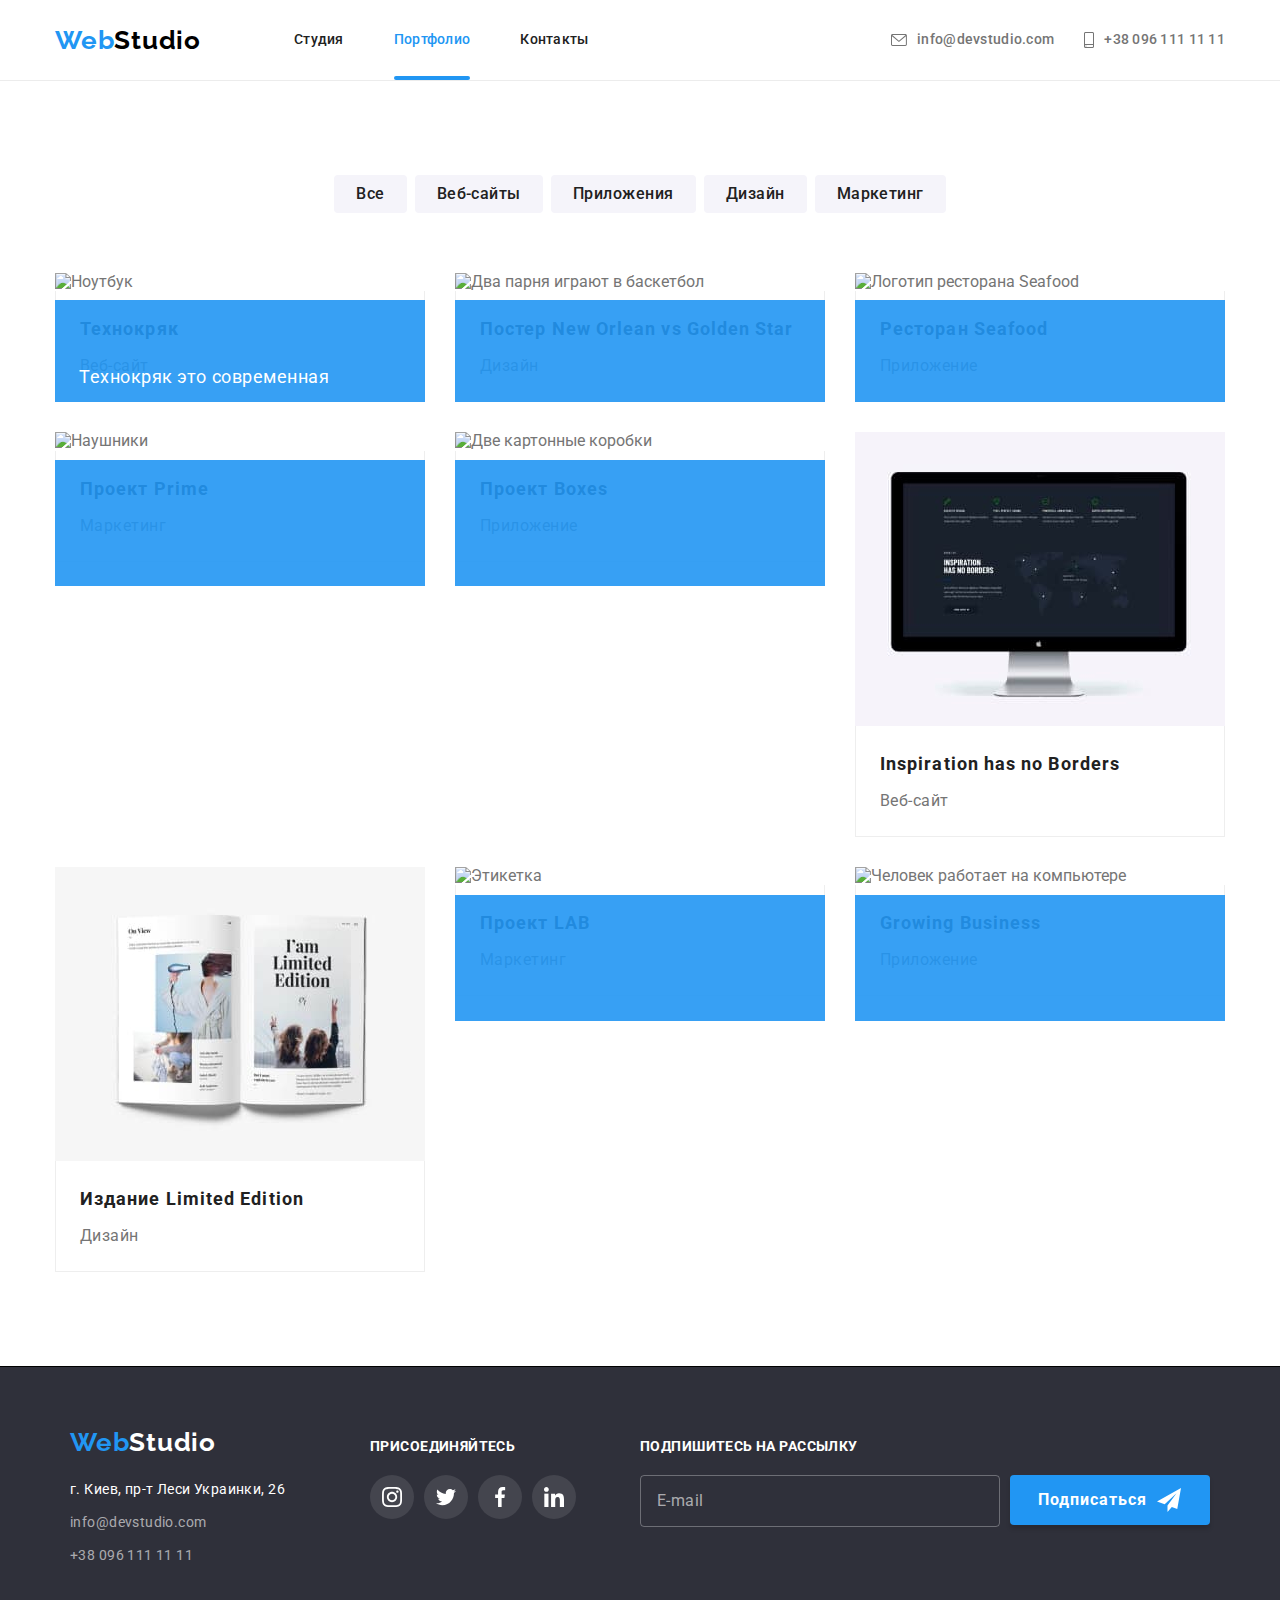
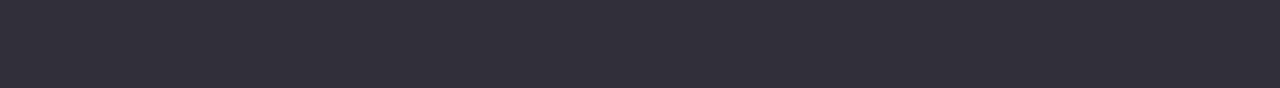
==== commit f7fd4b26: "Добавляет стили для адаптивного сайта" ====
--- a/portfolio.html
+++ b/portfolio.html
@@ -215,7 +215,7 @@
                     цифрового шпионажа и атак на защищённые сервера конкурентов.
                   </p>
                 </div>
-                <div class="gallery__container">
+                <div class="gallery__container gallery__container--big">
                   <h3 class="gallery__title">Технокряк</h3>
                   <p class="gallery__name">Веб-сайт</p>
                 </div>
@@ -315,9 +315,7 @@
                       "
                       media="(min-width:768px)" />
                     <source
-                      srcset="
-                        ./images/portfolio/mobile/prime-mobile.jpg,
-                        ./images/Portfolio/mobile/prime-mobile@2.jpg
+                      srcset="./images/Portfolio/mobile/prime-mobile .jpg, ./images/Portfolio/mobile/prime-mobile@2.jpg
                       "
                       media="(max-width:767px)" />
                     <img
@@ -352,9 +350,7 @@
                       "
                       media="(min-width:768px)" />
                     <source
-                      srcset="
-                        ./images/portfolio/mobile/boxes-mobile.jpg,
-                        ./images/Portfolio/mobile/boxes-mobile@2.jpg
+                      srcset="./images/Portfolio/mobile/boxes-mobile .jpg, ./images/Portfolio/mobile/boxes-mobile@2.jpg
                       "
                       media="(max-width:767px)" />
                     <img
@@ -457,14 +453,13 @@
                       media="(min-width:1200px)" />
                     <source
                       srcset="
-                        ./images/portfolio/tablet/lad-tablet.jpg,
-                        ./images/Portfolio/tablet/lad-tablet@2.jpg
-                      "
-                      media="(min-width:768px)" />
-                    <source
-                      srcset="
-                        ./images/portfolio/mobile/lad-mobile.jpg,
-                        ./images/Portfolio/mobile/lad-mobile@2.jpg
+                        ./images/Portfolio/tablet/lab-tablet.jpg,
+                        ./images/Portfolio/tablet/lab-tablet@2.jpg
+                      "
+                      media="(min-width:768px)" />
+                    <source
+                      srcset="./images/Portfolio/mobile/lab-mobile .jpg,
+                      ./images/Portfolio/mobile/lab-mobile@2.jpg
                       "
                       media="(max-width:767px)" />
                     <img
--- a/css/mein.min.css
+++ b/css/mein.min.css
@@ -1,2 +1,2 @@
-:root{--color-white: #ffffff;--color-dark: #2f303a;--color-accent: #2196f3;--background-color-elements: #f5f4fa;--color-text-major: #212121;--color-text-main: #757575;--color-icon: #afb1b8;--color-footer-form: rgba(255, 255, 255, 0.6);--background-color-work: rgba(47, 48, 58, 0.8);--background-color-gallery: rgba(33, 150, 243, 0.9);--background-color-modal: rgba(0, 0, 0, 0.2)}body{background-color:#ffffff;color:#757575;font-family:Roboto, sans-serif;font-weight:400;font-size:16px}.visually-hidden{position:absolute !important;clip:rect(1px 1px 1px 1px);clip:rect(1px, 1px, 1px, 1px);padding:0 !important;border:0 !important;height:1px !important;width:1px !important;overflow:hidden;margin-bottom:0}.list{list-style:none;margin:0;padding:0}button{font-family:inherit;cursor:pointer}h1,h2,h3,h4,p{margin-top:0}img{display:block;max-width:100%;height:auto}.container{width:100%;margin-left:auto;margin-right:auto;padding:0 15px}@media screen and (min-width: 480px){.container{width:480px}}@media screen and (min-width: 768px){.container{width:768px}}@media screen and (min-width: 1200px){.container{width:1200px}}.logo{color:var(--color-accent);font-family:Raleway, sans-serif;font-size:24px;line-height:1.17;letter-spacing:0.03em;text-decoration:none;font-weight:700}@media screen and (min-width: 1200px){.logo{font-size:26px;line-height:1.19}}.title{margin-bottom:50px;color:var(--color-text-major);font-weight:700;font-size:28px;line-height:1.17;text-align:center;letter-spacing:0.03em}@media screen and (min-width: 1200px){.title{margin-bottom:50px;font-size:36px}}.mobile__menu{position:fixed;display:flex;flex-direction:column;justify-content:space-between;top:0;left:-100%;width:100%;height:100vh;padding:48px 40px 48px 40px;background-color:var(--color-white);transition:right 300ms}.mobile__menu.is-open{left:0}.mobile-menu__btn{position:relative;z-index:10;width:40px;height:40px;display:flex;justify-content:space-between;align-items:center;border:none;background-color:transparent}@media screen and (min-width: 768px){.mobile-menu__btn{display:none}}.icon__close--header{display:none}.is-open .icon__close--header{display:block}.is-open .icon__menu--header{display:none}.mobile-menu__icon{fill:#000000;transition:fill 250ms cubic-bezier(0.4, 0, 0.2, 1)}.mobile-menu__icon:focus,.mobile-menu__icon:hover{fill:var(--color-accent)}@media screen and (max-width: 767px){.pagination{align-items:flex-start}}@media screen and (max-width: 767px){.pagination__item{margin-bottom:32px}}.pagination__link{font-weight:500;font-size:40px;line-height:1.18;text-align:center;letter-spacing:0.02em;text-decoration:none;color:var(--color-text-major);transition:color 250ms cubic-bezier(0.4, 0, 0.2, 1)}.pagination__link:hover,.pagination__link:focus{color:var(--color-accent)}@media screen and (max-width: 767px){.contacts{margin-bottom:64px}}@media screen and (max-width: 767px){.contacts__item:not(:last-child){margin-bottom:32px}}@media screen and (max-width: 767px){.contacts__link{font-weight:500;font-size:34px;line-height:1.18;letter-spacing:0.02em;text-decoration:none;color:var(--color-accent)}}@media screen and (max-width: 767px){.contacts__link--mail{font-weight:500;font-size:24px;line-height:1.17;letter-spacing:0.02em;color:var(--color-text-main)}}.networks{display:flex}.networks__item:not(:last-child){border-right:1px solid rgba(33,33,33,0.2);padding-right:10px}.networks__item:not(:first-child){padding-left:10px}.networks__link{text-decoration:none;font-weight:500;font-size:18px;line-height:1.22;letter-spacing:0.02em;color:var(--color-accent)}@media screen and (min-width: 768px){.pagination{display:flex;align-items:center}}@media screen and (min-width: 768px){.pagination__link.current{color:var(--color-accent)}}@media screen and (min-width: 768px){.pagination__item{position:relative}.pagination__item:not(:last-child){margin-right:50px}}@media screen and (min-width: 768px){.pagination__link{display:inline-block;padding-top:32px;padding-bottom:32px}}@media screen and (min-width: 1200px){.contacts{display:flex;align-items:center}}@media screen and (min-width: 768px) and (max-width: 1199px){.contacts__item:not(:last-child){margin-bottom:10px}}.contacts__link{text-decoration:none;transition:color 250ms cubic-bezier(0.4, 0, 0.2, 1)}.contacts__link:hover,.contacts__link:focus{color:var(--color-accent)}@media screen and (min-width: 768px){.contacts__link{color:var(--color-text-main)}}@media screen and (min-width: 1200px){.contacts__link{display:flex;align-items:center;padding-top:32px;padding-bottom:32px}}.contacts__icon{margin-right:10px;fill:currentColor;transition:color 250ms cubic-bezier(0.4, 0, 0.2, 1)}.contacts__link:hover .contacts__icon,.contacts__link:focus .contacts__icon{color:var(--color-accent)}@media screen and (min-width: 1200px){.contacts__item:not(:last-child){margin-right:30px}}.social__item{width:44px;height:44px}.social__item:not(:last-child){margin-right:10px}.social__link{display:flex;justify-content:center;align-items:center;width:44px;height:44px;border-radius:50%;transition:background-color 250ms cubic-bezier(0.4, 0, 0.2, 1)}.social__link:hover,.social__link:focus{background-color:var(--color-accent)}.social__icon{fill:var(--color-icon);width:20px;height:20px;transition:fill 250ms cubic-bezier(0.4, 0, 0.2, 1)}.social__link:hover .social__icon,.social__link:focus .social__icon{fill:var(--color-white)}.address__text{color:var(--color-white);margin-bottom:9px}.address__item{color:rgba(255,255,255,0.6);transition:color 250ms cubic-bezier(0.4, 0, 0.2, 1);text-decoration:none;display:block}.address__item:hover,.address__item:focus{color:var(--color-accent)}.address__item:not(:last-child){margin-bottom:9px}.address__list{font-style:normal;font-size:14px;line-height:1.71;letter-spacing:0.03em}@media screen and (min-width: 768px) and (max-width: 1199.99px){.mailing{width:450px;margin-left:30px}}@media screen and (min-width: 1200px){.mailing{flex-basis:calc(100% / 2 - 30px)}}@media screen and (min-width: 1200px){.mailing-form{display:flex;align-items:flex-start}}.mailing-form__field{width:100%;display:block;margin-bottom:20px;padding:15px 16px 15px 16px;border:1px solid rgba(255,255,255,0.3);border-radius:4px;background-color:transparent;line-height:1.25;letter-spacing:0.03em;color:var(--color-footer-form);transition:border-color 250ms cubic-bezier(0.4, 0, 0.2, 1)}@media screen and (min-width: 1200px){.mailing-form__field{margin-right:10px;min-width:358px}}.mailing-form__field:focus,.mailing-form__field:hover{border-color:var(--color-accent)}.mailing-form__field::placeholder{line-height:1.25;letter-spacing:0.03em;color:var(--color-footer-form)}.mailing-form__btn{display:flex;align-items:center;padding:10px 29px 10px 28px;min-width:200px;line-height:1.88;font-weight:700;letter-spacing:0.06em;color:var(--color-white);background-color:var(--color-accent);box-shadow:0px 4px 4px rgba(0,0,0,0.15);border-radius:4px;border:none;transition:color 250ms cubic-bezier(0.4, 0, 0.2, 1),background-color 250ms cubic-bezier(0.4, 0, 0.2, 1)}@media screen and (max-width: 1199.98px){.mailing-form__btn{margin-left:auto;margin-right:auto}}.mailing-form__btn:hover,.mailing-form__btn:focus{color:var(--color-accent);background-color:var(--color-white)}.mailing-form__icon{width:24px;height:24px;margin-left:10px;fill:var(--color-white);transition:fill 250ms cubic-bezier(0.4, 0, 0.2, 1)}.mailing-form__btn:hover .mailing-form__icon,.mailing-form__btn:focus .mailing-form__icon{fill:var(--color-accent)}.navigation{margin-bottom:40px;display:flex}@media screen and (max-width: 767px){.navigation{flex-wrap:wrap}}@media screen and (min-width: 768px){.navigation{justify-content:center;margin-bottom:30px}}@media screen and (min-width: 1200px){.navigation{margin-bottom:50px}}.navigation__item:not(:last-child){margin-right:8px;margin-bottom:10px}.navigation__button{background-color:var(--background-color-elements);color:var(--color-text-major);font-weight:500;line-height:1.62;text-align:center;letter-spacing:0.03em;border-radius:4px;padding:6px 22px;border:none;text-align:center;transition:background-color 250ms cubic-bezier(0.4, 0, 0.2, 1),color 250ms cubic-bezier(0.4, 0, 0.2, 1),box-shadow 250ms cubic-bezier(0.4, 0, 0.2, 1)}.navigation__button:hover,.navigation__button:focus{background-color:var(--color-accent);color:var(--color-white);box-shadow:0px 3px 1px rgba(0,0,0,0.1),0px 1px 2px rgba(0,0,0,0.08),0px 2px 2px rgba(0,0,0,0.12)}.gallery{display:flex;flex-wrap:wrap;margin-left:-30px;margin-top:-30px}.gallery__item{flex-basis:calc(100% - 30px);margin-left:30px;margin-top:30px;transition:box-shadow 250ms cubic-bezier(0.4, 0, 0.2, 1);overflow:hidden}.gallery__item:focus,.gallery__item:hover{box-shadow:0px 1px 1px rgba(0,0,0,0.12),0px 4px 4px rgba(0,0,0,0.06),1px 4px 6px rgba(0,0,0,0.16)}@media screen and (min-width: 768px){.gallery__item{flex-basis:calc(100% / 2 - 30px)}}@media screen and (min-width: 1200px){.gallery__item{flex-basis:calc(100% / 3 - 30px)}}.gallery__link{text-decoration:none;color:inherit}.gallery__animation{position:relative}.gallery__text{position:absolute;top:138%;left:0;height:100%;width:100%;padding:63px 24px;margin-bottom:0;font-size:18px;line-height:1.56;letter-spacing:0.03em;color:var(--color-white);background-color:var(--background-color-gallery);transition:top 250ms cubic-bezier(0.4, 0, 0.2, 1)}.gallery__item:hover .gallery__text,.gallery__item:focus .gallery__text{top:0}.gallery__container{padding:20px 24px;border-left:1px solid #eeeeee;border-right:1px solid #eeeeee;border-bottom:1px solid #eeeeee}.gallery__title{color:var(--color-text-major);font-weight:700;font-size:18px;line-height:2;letter-spacing:0.06em;margin-bottom:4px}.gallery__name{line-height:1.87;letter-spacing:0.03em;margin-bottom:0}.form__container{position:relative;display:block}.form__text{display:block;margin-bottom:4px;font-size:12px;line-height:1.17;letter-spacing:0.01em}.form__label{display:block;margin-bottom:10px}.form__field{padding:11px 12px 11px 42px;width:100%;border:1px solid rgba(33,33,33,0.2);border-radius:4px;font-size:14px;line-height:1.14;letter-spacing:0.01em;transition:border-color 250ms cubic-bezier(0.4, 0, 0.2, 1)}.form__label:hover .form__field,.form__label:focus .form__field{border-color:var(--color-accent)}.form__icon{position:absolute;top:50%;left:12px;transform:translateY(-50%);width:18px;height:18px;fill:var(--color-text-major);transition:fill 250ms cubic-bezier(0.4, 0, 0.2, 1)}.form__label:hover .form__icon,.form__label:focus .form__icon{fill:var(--color-accent)}.form__feedback{font-size:14px;line-height:1.14;letter-spacing:0.01em;color:inherit}.form__textarea{width:100%;resize:none;margin-bottom:20px;padding:12px 16px;height:120px;border:1px solid rgba(33,33,33,0.2);border-radius:4px;transition:border-color 250ms cubic-bezier(0.4, 0, 0.2, 1)}.form__textarea:hover,.form__textarea:focus{border-color:var(--color-accent)}.form__textarea::placeholder{font-size:14px;line-height:1.14;letter-spacing:0.01em;color:rgba(117,117,117,0.5)}.form__checkbox{position:relative;padding-left:24px;font-size:14px;line-height:1.71px;letter-spacing:0.03em}.form__square{position:absolute;top:50%;left:0;transform:translateY(-50%);width:16px;height:15px;border:2px solid var(--color-text-major);border-radius:1px;border-radius:2px;background-color:transparent}.form__link{color:var(--color-accent)}.form__agreement:checked+.form__square{border-color:var(--color-accent);background-color:var(--color-accent);background-image:url(../images/background/Vector.svg);background-size:contain;background-origin:border-box}.form__btn{display:block;margin-top:30px;margin-left:auto;margin-right:auto;padding:10px 56px;box-shadow:0px 4px 4px rgba(0,0,0,0.15);border-radius:4px;border:none;line-height:1.87;letter-spacing:0.06em;color:var(--color-white);background-color:var(--color-accent);transition:background-color 250ms cubic-bezier(0.4, 0, 0.2, 1),color 250ms cubic-bezier(0.4, 0, 0.2, 1)}.form__btn:hover,.form__btn:focus{background-color:var(--background-color-elements);color:var(--color-accent)}.backdrop{position:fixed;top:0;left:0;width:100%;height:100%;opacity:1;background-color:var(--background-color-modal);transition:opacity 5000ms cubic-bezier(0.4, 0, 0.2, 1)}.backdrop.is-hidden{opacity:0;visibility:hidden;pointer-events:none}.is-hidden .modal{transform:translate(0, -100%) scale(0.2)}.modal{position:absolute;top:50%;left:50%;transform:translate(-50%, -50%) scale(1);padding:40px;min-height:581px;width:528px;border-radius:4px;box-shadow:0px 1px 3px rgba(0,0,0,0.12),0px 1px 1px rgba(0,0,0,0.14),0px 2px 1px rgba(0,0,0,0.2);background-color:var(--color-white);transition:transform 250ms ease-in-out}.modal__btn-close{position:absolute;top:8px;right:8px;width:30px;height:30px;padding:5px;border:1px solid rgba(0,0,0,0.1);border-radius:50%;background-color:var(--color-white)}.modal__icon{width:18px;height:18px;transition:fill 250ms cubic-bezier(0.4, 0, 0.2, 1)}.modal__btn-close:hover .modal__icon,.modal__btn-close:focus .modal__icon{fill:var(--color-accent)}.modal__title{font-weight:bold;font-size:20px;line-height:1.15;text-align:center;letter-spacing:0.03em;color:var(--color-text-major)}.header{border-bottom:1px solid #ececec}.header__container{display:flex;align-items:center;justify-content:space-between}@media screen and (max-width: 767px){.header__container{padding-top:10px;padding-bottom:10px}}@media screen and (min-width: 1200px){.header__container{justify-content:flex-end}}.logo--dark{color:#000000}@media screen and (min-width: 768px){.current::after{content:"";display:inline-block;position:absolute;left:0;bottom:0;width:100%;height:4px;border-radius:2px;background-color:var(--color-accent)}.link--fixed-size{font-weight:500;font-size:14px;line-height:1.14;letter-spacing:0.02em}.main-nav{display:flex;align-items:center;margin-bottom:0;margin-right:auto}.logo__header{margin-right:93px}}@media screen and (max-width: 767px){.desktop{display:none}}.hero{width:100%;height:400px;margin-left:auto;margin-right:auto;padding-top:118px;padding-bottom:118px;background-size:cover;background-repeat:no-repeat;background-position:center;background-color:var(--color-dark);background-image:linear-gradient(rgba(47,48,58,0.4), rgba(47,48,58,0.4)),url(../images/background/Header480x400.jpg)}@media (min-device-pixel-ratio: 2), (-webkit-min-device-pixel-ratio: 2), (min-resolution: 192dpi), (min-resolution: 2dppx){.hero{background-image:linear-gradient(rgba(47,48,58,0.4), rgba(47,48,58,0.4)),url(../images/background/Header480x400-2x.jpg)}}@media screen and (min-width: 768px){.hero{height:400px;background-image:linear-gradient(rgba(47,48,58,0.4), rgba(47,48,58,0.4)),url(../images/background/Header768x400.jpg)}}@media screen and (min-width: 768px) and (min-device-pixel-ratio: 2), screen and (min-width: 768px) and (-webkit-min-device-pixel-ratio: 2), screen and (min-width: 768px) and (min-resolution: 192dpi), screen and (min-width: 768px) and (min-resolution: 2dppx){.hero{background-image:linear-gradient(rgba(47,48,58,0.4), rgba(47,48,58,0.4)),url(../images/background/Header768x400-2x.jpg)}}@media screen and (min-width: 1200px){.hero{padding-top:200px;padding-bottom:200px;height:600px;background-image:linear-gradient(rgba(47,48,58,0.4), rgba(47,48,58,0.4)),url(../images/background/Header1600x600.jpg)}}@media screen and (min-width: 1200px) and (min-device-pixel-ratio: 2), screen and (min-width: 1200px) and (-webkit-min-device-pixel-ratio: 2), screen and (min-width: 1200px) and (min-resolution: 192dpi), screen and (min-width: 1200px) and (min-resolution: 2dppx){.hero{background-image:linear-gradient(rgba(47,48,58,0.4), rgba(47,48,58,0.4)),url(../images/background/Header1600x600-2x.jpg)}}.hero__content{width:calc(100% / 4 * 3);margin:0 auto;text-align:center}@media screen and (min-width: 767px){.hero__content{width:calc(100% / 6 * 3)}}@media screen and (min-width: 1200px){.hero__content{width:calc(100% / 12 * 5)}}.hero__title{color:var(--color-white);font-weight:900;font-size:26px;line-height:1.62;text-align:center;letter-spacing:0.06em;text-transform:uppercase;margin-bottom:30px}@media screen and (min-width: 1200px){.hero__title{font-size:44px;line-height:1.36}}.hero__button{font-weight:700;line-height:1.88;align-items:center;letter-spacing:0.06em;color:var(--color-white);background-color:var(--color-accent);transition:color 250ms cubic-bezier(0.4, 0, 0.2, 1),background-color 250ms cubic-bezier(0.4, 0, 0.2, 1),box-shadow 250ms cubic-bezier(0.4, 0, 0.2, 1);border:none;box-shadow:0px 4px 4px rgba(0,0,0,0.15);border-radius:4px;padding:10px 32px;text-align:center;min-width:200px}.hero__button:hover,.hero__button:focus{color:var(--color-accent);background-color:var(--color-white);box-shadow:0px 4px 4px rgba(0,0,0,0.15)}.advantages{padding:60px 0}@media screen and (min-width: 1200px){.advantages{padding:94px 0}}.advantages__content{display:flex;flex-wrap:wrap;margin-left:-30px;margin-top:-30px}.advantages__item{flex-basis:calc(100% - 30px);margin-left:30px;margin-top:30px}@media screen and (min-width: 767px){.advantages__item{flex-basis:calc(100% / 2 - 30px)}}@media screen and (min-width: 1200px){.advantages__item{flex-basis:calc(100% / 4 - 30px)}}.advantages__box-icon{display:flex;justify-content:center;align-items:center;max-width:450px;height:120px;margin-bottom:30px;border-radius:4px;background-color:var(--background-color-elements)}@media screen and (min-width: 767px){.advantages__box-icon{width:354px}}@media screen and (min-width: 1200px){.advantages__box-icon{width:270px}}.advantages__icon{display:block;width:70px;height:70px}.advantages__subtitle{color:var(--color-text-major);font-weight:700;font-size:14px;line-height:1.14;letter-spacing:0.03em;text-transform:uppercase;text-align:center;margin-bottom:10px}@media screen and (min-width: 768px){.advantages__subtitle{text-align:left}}.advantages__text{font-size:14px;line-height:1.71;letter-spacing:0.03em;margin-bottom:0}.development{display:none;padding-bottom:94px}@media screen and (min-width: 1200px){.development{display:block}}.development__content{display:flex;flex-wrap:wrap;margin-left:-30px;margin-top:-30px}.development__item{position:relative;flex-basis:calc(100% / 3 - 30px);margin-left:30px;margin-top:30px}.development__text{position:absolute;bottom:0;right:0;width:100%;padding:27px 0 27px 0;margin-bottom:0;text-align:center;background-color:var(--background-color-work);color:var(--color-white);font-weight:700;font-size:14px;line-height:1.14;letter-spacing:0.03em;text-transform:uppercase}.team{background-color:var(--background-color-elements);padding:60px 0}@media screen and (min-width: 1200px){.team{padding:94px 0}}.team__content{padding-top:30px;padding-bottom:16px}.team__member{color:var(--color-text-major);font-weight:500;line-height:1.19;text-align:center;letter-spacing:0.03em;margin-bottom:10px}.team__position{line-height:1.19;text-align:center;letter-spacing:0.03em;margin-bottom:0}.social--team{display:flex;justify-content:center}.team__item{padding-bottom:24px;background-color:var(--color-white);box-shadow:0px 1px 3px rgba(0,0,0,0.12),0px 1px 1px rgba(0,0,0,0.14),0px 2px 1px rgba(0,0,0,0.2);border-radius:0px 0px 4px 4px}.team__cards{margin-left:-30px;margin-top:-30px}@media screen and (min-width: 768px){.team__cards{display:flex;flex-wrap:wrap}}.team__item{margin-left:30px;margin-top:30px}@media screen and (min-width: 768px){.team__item{flex-basis:calc(100% / 2 - 30px)}}@media screen and (min-width: 1200px){.team__item{flex-basis:calc(100% / 4 - 30px)}}.clients{padding:60px 0 60px 0}@media screen and (min-width: 1200px){.clients{padding:94px 0 94px 0}}.clients__content{display:flex;flex-wrap:wrap;margin-left:-30px;margin-top:-30px}.clients__item{margin-left:30px;margin-top:30px;flex-basis:calc(100% / 2 - 30px)}@media screen and (min-width: 768px){.clients__item{flex-basis:calc((100% - 15px * 6) / 3)}}@media screen and (min-width: 1200px){.clients__item{flex-basis:calc((100% - 15px * 12) / 6)}}.clients__link{display:flex;justify-content:center;align-items:center;width:100%;height:90px;transition:border-color 250ms cubic-bezier(0.4, 0, 0.2, 1);border:1px solid var(--color-icon);border-radius:4px}@media screen and (min-width: 768px){.clients__link{width:226px}}@media screen and (min-width: 1200px){.clients__link{width:170px}}.clients__link:hover,.clients__link:focus{border-color:var(--color-accent)}.clients__icon{fill:var(--color-icon);transition:fill 250ms cubic-bezier(0.4, 0, 0.2, 1)}.clients__link:hover .clients__icon,.clients__link:focus .clients__icon{fill:var(--color-accent)}.footer{background-color:var(--color-dark);padding-top:60px;padding-bottom:60px;border-top:1px solid #000000}.footer__container{text-align:center}@media screen and (min-width: 768px){.footer__container{display:flex;flex-wrap:wrap;justify-content:center;margin-left:-30px;margin-top:-30px}}@media screen and (min-width: 1200px){.footer__container{align-items:baseline}}.footer__section{margin-bottom:60px}@media screen and (min-width: 768px){.footer__section{margin-left:30px;margin-top:30px;flex-basis:calc(100% / 2 - 30px)}}@media screen and (min-width: 1200px){.footer__section{margin-left:30px;margin-top:30px;flex-basis:calc(100% / 4 - 30px);text-align:start}}.logo-footer{display:block;margin-bottom:20px}.logo--light{color:var(--color-white)}.footer__title{font-size:14px;line-height:1.14;letter-spacing:0.03em;text-transform:uppercase;color:var(--color-white);margin-bottom:20px}@media screen and (min-width: 1200px){.footer__title{text-align:start}}.footer__social{display:flex;justify-content:center;padding:0}@media screen and (min-width: 1200px){.footer__social{justify-content:start}}.footer__item:not(:last-child){margin-right:10px}.footer__link{background-color:rgba(255,255,255,0.1);transition:background-color 250ms cubic-bezier(0.4, 0, 0.2, 1)}.footer__link:focus,.footer__link:hover{background-color:var(--color-accent)}.footer__icon{fill:var(--color-white)}.portfolio{padding:60px 0}@media screen and (min-width: 1200px){.portfolio{padding:94px 0}}
+:root{--color-white: #ffffff;--color-dark: #2f303a;--color-accent: #2196f3;--background-color-elements: #f5f4fa;--color-text-major: #212121;--color-text-main: #757575;--color-icon: #afb1b8;--color-footer-form: rgba(255, 255, 255, 0.6);--background-color-work: rgba(47, 48, 58, 0.8);--background-color-gallery: rgba(33, 150, 243, 0.9);--background-color-modal: rgba(0, 0, 0, 0.2)}body{background-color:#ffffff;color:#757575;font-family:Roboto, sans-serif;font-weight:400;font-size:16px}.visually-hidden{position:absolute !important;clip:rect(1px 1px 1px 1px);clip:rect(1px, 1px, 1px, 1px);padding:0 !important;border:0 !important;height:1px !important;width:1px !important;overflow:hidden;margin-bottom:0}.list{list-style:none;margin:0;padding:0}button{font-family:inherit;cursor:pointer}h1,h2,h3,h4,p{margin-top:0}img{display:block;max-width:100%;height:auto}.container{width:100%;margin-left:auto;margin-right:auto;padding:0 15px}@media screen and (min-width: 480px){.container{width:480px}}@media screen and (min-width: 768px){.container{width:768px}}@media screen and (min-width: 1200px){.container{width:1200px}}.logo{color:var(--color-accent);font-family:Raleway, sans-serif;font-size:24px;line-height:1.17;letter-spacing:0.03em;text-decoration:none;font-weight:700}@media screen and (min-width: 1200px){.logo{font-size:26px;line-height:1.19}}.title{margin-bottom:50px;color:var(--color-text-major);font-weight:700;font-size:28px;line-height:1.17;text-align:center;letter-spacing:0.03em}@media screen and (min-width: 1200px){.title{margin-bottom:50px;font-size:36px}}.mobile__menu{position:fixed;display:flex;flex-direction:column;justify-content:space-between;top:0;left:-150%;width:100%;height:100vh;padding:48px 40px 48px 40px;background-color:var(--color-white);transition:right 300ms}.mobile__menu.is-open{left:0}.mobile-menu__btn{position:relative;z-index:10;width:40px;height:40px;display:flex;justify-content:space-between;align-items:center;border:none;background-color:transparent}@media screen and (min-width: 768px){.mobile-menu__btn{display:none}}.icon__close--header{display:none}.is-open .icon__close--header{display:block}.is-open .icon__menu--header{display:none}.mobile-menu__icon{fill:#000000;transition:fill 250ms cubic-bezier(0.4, 0, 0.2, 1)}.mobile-menu__icon:focus,.mobile-menu__icon:hover{fill:var(--color-accent)}@media screen and (max-width: 767px){.pagination{align-items:flex-start}}@media screen and (max-width: 767px){.pagination__item{margin-bottom:32px}}.pagination__link{font-weight:500;font-size:40px;line-height:1.18;text-align:center;letter-spacing:0.02em;text-decoration:none;color:var(--color-text-major);transition:color 250ms cubic-bezier(0.4, 0, 0.2, 1)}.pagination__link:hover,.pagination__link:focus{color:var(--color-accent)}@media screen and (max-width: 767px){.contacts{margin-bottom:64px}}@media screen and (max-width: 767px){.contacts__item:not(:last-child){margin-bottom:32px}}@media screen and (max-width: 767px){.contacts__link{font-weight:500;font-size:34px;line-height:1.18;letter-spacing:0.02em;text-decoration:none;color:var(--color-accent)}}@media screen and (max-width: 767px){.contacts__link--mail{font-weight:500;font-size:24px;line-height:1.17;letter-spacing:0.02em;color:var(--color-text-main)}}.networks{display:flex;flex-wrap:wrap}.networks__item:not(:last-child){border-right:1px solid rgba(33,33,33,0.2);padding-right:10px}.networks__item:not(:first-child){padding-left:10px}.networks__link{text-decoration:none;font-weight:500;font-size:18px;line-height:1.22;letter-spacing:0.02em;color:var(--color-accent)}@media screen and (min-width: 768px){.pagination{display:flex;align-items:center}}@media screen and (min-width: 768px){.pagination__link.current{color:var(--color-accent)}}@media screen and (min-width: 768px){.pagination__item{position:relative}.pagination__item:not(:last-child){margin-right:50px}}@media screen and (min-width: 768px){.pagination__link{display:inline-block;padding-top:32px;padding-bottom:32px}}@media screen and (min-width: 1200px){.contacts{display:flex;align-items:center}}@media screen and (min-width: 768px) and (max-width: 1199px){.contacts__item:not(:last-child){margin-bottom:10px}}.contacts__link{text-decoration:none;transition:color 250ms cubic-bezier(0.4, 0, 0.2, 1)}.contacts__link:hover,.contacts__link:focus{color:var(--color-accent)}@media screen and (min-width: 768px){.contacts__link{color:var(--color-text-main)}}@media screen and (min-width: 1200px){.contacts__link{display:flex;align-items:center;padding-top:32px;padding-bottom:32px}}.contacts__icon{margin-right:10px;fill:currentColor;transition:color 250ms cubic-bezier(0.4, 0, 0.2, 1)}.contacts__link:hover .contacts__icon,.contacts__link:focus .contacts__icon{color:var(--color-accent)}@media screen and (min-width: 1200px){.contacts__item:not(:last-child){margin-right:30px}}.social__item{width:44px;height:44px}.social__item:not(:last-child){margin-right:10px}.social__link{display:flex;justify-content:center;align-items:center;width:44px;height:44px;border-radius:50%;transition:background-color 250ms cubic-bezier(0.4, 0, 0.2, 1)}.social__link:hover,.social__link:focus{background-color:var(--color-accent)}.social__icon{fill:var(--color-icon);width:20px;height:20px;transition:fill 250ms cubic-bezier(0.4, 0, 0.2, 1)}.social__link:hover .social__icon,.social__link:focus .social__icon{fill:var(--color-white)}.address__text{color:var(--color-white);margin-bottom:9px}.address__item{color:rgba(255,255,255,0.6);transition:color 250ms cubic-bezier(0.4, 0, 0.2, 1);text-decoration:none;display:block}.address__item:hover,.address__item:focus{color:var(--color-accent)}.address__item:not(:last-child){margin-bottom:9px}.address__list{font-style:normal;font-size:14px;line-height:1.71;letter-spacing:0.03em}@media screen and (min-width: 768px) and (max-width: 1199.99px){.mailing{width:450px;margin-left:30px}}@media screen and (min-width: 1200px){.mailing{flex-basis:calc(100% / 2 - 30px)}}@media screen and (min-width: 1200px){.mailing-form{display:flex;align-items:flex-start}}.mailing-form__field{width:100%;display:block;margin-bottom:20px;padding:15px 16px 15px 16px;border:1px solid rgba(255,255,255,0.3);border-radius:4px;background-color:transparent;line-height:1.25;letter-spacing:0.03em;color:var(--color-footer-form);transition:border-color 250ms cubic-bezier(0.4, 0, 0.2, 1)}@media screen and (min-width: 1200px){.mailing-form__field{margin-right:10px;min-width:358px}}.mailing-form__field:focus,.mailing-form__field:hover{border-color:var(--color-accent)}.mailing-form__field::placeholder{line-height:1.25;letter-spacing:0.03em;color:var(--color-footer-form)}.mailing-form__btn{display:flex;align-items:center;padding:10px 29px 10px 28px;min-width:200px;line-height:1.88;font-weight:700;letter-spacing:0.06em;color:var(--color-white);background-color:var(--color-accent);box-shadow:0px 4px 4px rgba(0,0,0,0.15);border-radius:4px;border:none;transition:color 250ms cubic-bezier(0.4, 0, 0.2, 1),background-color 250ms cubic-bezier(0.4, 0, 0.2, 1)}@media screen and (max-width: 1199.98px){.mailing-form__btn{margin-left:auto;margin-right:auto}}.mailing-form__btn:hover,.mailing-form__btn:focus{color:var(--color-accent);background-color:var(--color-white)}.mailing-form__icon{width:24px;height:24px;margin-left:10px;fill:var(--color-white);transition:fill 250ms cubic-bezier(0.4, 0, 0.2, 1)}.mailing-form__btn:hover .mailing-form__icon,.mailing-form__btn:focus .mailing-form__icon{fill:var(--color-accent)}.navigation{margin-bottom:40px;display:flex}@media screen and (max-width: 767px){.navigation{flex-wrap:wrap}}@media screen and (min-width: 768px){.navigation{justify-content:center;margin-bottom:30px}}@media screen and (min-width: 1200px){.navigation{margin-bottom:50px}}.navigation__item:not(:last-child){margin-right:8px;margin-bottom:10px}.navigation__button{background-color:var(--background-color-elements);color:var(--color-text-major);font-weight:500;line-height:1.62;text-align:center;letter-spacing:0.03em;border-radius:4px;padding:6px 22px;border:none;text-align:center;transition:background-color 250ms cubic-bezier(0.4, 0, 0.2, 1),color 250ms cubic-bezier(0.4, 0, 0.2, 1),box-shadow 250ms cubic-bezier(0.4, 0, 0.2, 1)}.navigation__button:hover,.navigation__button:focus{background-color:var(--color-accent);color:var(--color-white);box-shadow:0px 3px 1px rgba(0,0,0,0.1),0px 1px 2px rgba(0,0,0,0.08),0px 2px 2px rgba(0,0,0,0.12)}.gallery{display:flex;flex-wrap:wrap;margin-left:-30px;margin-top:-30px}.gallery__item{flex-basis:calc(100% - 30px);margin-left:30px;margin-top:30px;transition:box-shadow 250ms cubic-bezier(0.4, 0, 0.2, 1);overflow:hidden}.gallery__item:focus,.gallery__item:hover{box-shadow:0px 1px 1px rgba(0,0,0,0.12),0px 4px 4px rgba(0,0,0,0.06),1px 4px 6px rgba(0,0,0,0.16)}@media screen and (min-width: 768px){.gallery__item{flex-basis:calc(100% / 2 - 30px)}}@media screen and (min-width: 1200px){.gallery__item{flex-basis:calc(100% / 3 - 30px)}}.gallery__link{text-decoration:none;color:inherit}.gallery__animation{position:relative}.gallery__text{position:absolute;top:150%;left:0;height:100%;width:100%;padding:63px 24px;margin-bottom:0;font-size:18px;line-height:1.56;letter-spacing:0.03em;color:var(--color-white);background-color:var(--background-color-gallery);transition:top 250ms cubic-bezier(0.4, 0, 0.2, 1)}.gallery__item:hover .gallery__text,.gallery__item:focus .gallery__text{top:0}.gallery__container{padding:20px 24px;border-left:1px solid #eeeeee;border-right:1px solid #eeeeee;border-bottom:1px solid #eeeeee}@media screen and (min-width: 768px) and (max-width: 1200px){.gallery__container--big{padding:20px 24px 56px 24px}}.gallery__title{color:var(--color-text-major);font-weight:700;font-size:18px;line-height:2;letter-spacing:0.06em;margin-bottom:4px}.gallery__name{line-height:1.87;letter-spacing:0.03em;margin-bottom:0}.form__container{position:relative;display:block}.form__text{display:block;margin-bottom:4px;font-size:12px;line-height:1.17;letter-spacing:0.01em}.form__label{display:block;margin-bottom:10px}.form__field{padding:11px 12px 11px 12px;width:100%;border:1px solid rgba(33,33,33,0.2);border-radius:4px;font-size:14px;line-height:1.14;letter-spacing:0.01em;transition:border-color 250ms cubic-bezier(0.4, 0, 0.2, 1)}.form__label:hover .form__field,.form__label:focus .form__field{border-color:var(--color-accent)}.form__icon{position:absolute;top:50%;left:12px;transform:translateY(-50%);width:18px;height:18px;fill:var(--color-text-major);transition:fill 250ms cubic-bezier(0.4, 0, 0.2, 1)}.form__label:hover .form__icon,.form__label:focus .form__icon{fill:var(--color-accent)}.form__feedback{font-size:14px;line-height:1.14;letter-spacing:0.01em;color:inherit}.form__textarea{width:100%;resize:none;margin-bottom:20px;padding:12px 16px;height:120px;border:1px solid rgba(33,33,33,0.2);border-radius:4px;transition:border-color 250ms cubic-bezier(0.4, 0, 0.2, 1)}.form__textarea:hover,.form__textarea:focus{border-color:var(--color-accent)}.form__textarea::placeholder{font-size:14px;line-height:1.14;letter-spacing:0.01em;color:rgba(117,117,117,0.5)}.form__checkbox{position:relative;padding-left:24px;font-size:12px;line-height:1.17px;letter-spacing:0.03em}@media screen and (min-width: 1200px){.form__checkbox{font-size:14px;line-height:1.71px}}.form__square{position:absolute;top:50%;left:0;transform:translateY(-50%);width:16px;height:15px;border:2px solid var(--color-text-major);border-radius:1px;border-radius:2px;background-color:transparent}.form__link{color:var(--color-accent)}.form__agreement:checked+.form__square{border-color:var(--color-accent);background-color:var(--color-accent);background-image:url(../images/background/Vector.svg);background-size:contain;background-origin:border-box}.form__btn{display:block;margin-top:30px;margin-left:auto;margin-right:auto;padding:10px 56px;box-shadow:0px 4px 4px rgba(0,0,0,0.15);border-radius:4px;border:none;line-height:1.87;letter-spacing:0.06em;color:var(--color-white);background-color:var(--color-accent);transition:background-color 250ms cubic-bezier(0.4, 0, 0.2, 1),color 250ms cubic-bezier(0.4, 0, 0.2, 1)}.form__btn:hover,.form__btn:focus{background-color:var(--background-color-elements);color:var(--color-accent)}.backdrop{position:fixed;top:0;left:0;width:100%;height:100%;opacity:1;background-color:var(--background-color-modal);transition:opacity 5000ms cubic-bezier(0.4, 0, 0.2, 1)}.backdrop.is-hidden{opacity:0;visibility:hidden;pointer-events:none}.is-hidden .modal{transform:translate(0, -100%) scale(0.2)}.modal{position:absolute;top:50%;left:50%;padding:40px;transform:translate(-50%, -50%) scale(1);max-height:609px;width:450px;border-radius:4px;box-shadow:0px 1px 3px rgba(0,0,0,0.12),0px 1px 1px rgba(0,0,0,0.14),0px 2px 1px rgba(0,0,0,0.2);background-color:var(--color-white);transition:transform 250ms ease-in-out}@media screen and (min-width: 1200px){.modal{min-height:581px;width:528px}}.modal__btn-close{position:absolute;top:8px;right:8px;width:30px;height:30px;padding:5px;border:1px solid rgba(0,0,0,0.1);border-radius:50%;background-color:var(--color-white)}.modal__icon{width:18px;height:18px;transition:fill 250ms cubic-bezier(0.4, 0, 0.2, 1)}.modal__btn-close:hover .modal__icon,.modal__btn-close:focus .modal__icon{fill:var(--color-accent)}.modal__title{font-weight:bold;font-size:20px;line-height:1.5;text-align:center;letter-spacing:0.03em;color:var(--color-text-major);margin-bottom:12px}@media screen and (min-width: 1200px){.modal__title{line-height:1.15}}.header{border-bottom:1px solid #ececec}.header__container{display:flex;align-items:center;justify-content:space-between}@media screen and (max-width: 767px){.header__container{padding-top:10px;padding-bottom:10px}}@media screen and (min-width: 1200px){.header__container{justify-content:flex-end}}.logo--dark{color:#000000}@media screen and (min-width: 768px){.current::after{content:"";display:inline-block;position:absolute;left:0;bottom:0;width:100%;height:4px;border-radius:2px;background-color:var(--color-accent)}.link--fixed-size{font-weight:500;font-size:14px;line-height:1.14;letter-spacing:0.02em}.main-nav{display:flex;align-items:center;margin-bottom:0;margin-right:auto}.logo__header{margin-right:93px}}@media screen and (max-width: 767px){.desktop{display:none}}.hero{width:100%;height:400px;margin-left:auto;margin-right:auto;padding-top:118px;padding-bottom:118px;background-size:cover;background-repeat:no-repeat;background-position:center;background-color:var(--color-dark);background-image:linear-gradient(rgba(47,48,58,0.4), rgba(47,48,58,0.4)),url(../images/background/Header480x400.jpg)}@media (min-device-pixel-ratio: 2), (-webkit-min-device-pixel-ratio: 2), (min-resolution: 192dpi), (min-resolution: 2dppx){.hero{background-image:linear-gradient(rgba(47,48,58,0.4), rgba(47,48,58,0.4)),url(../images/background/Header480x400-2x.jpg)}}@media screen and (min-width: 768px){.hero{height:400px;background-image:linear-gradient(rgba(47,48,58,0.4), rgba(47,48,58,0.4)),url(../images/background/Header768x400.jpg)}}@media screen and (min-width: 768px) and (min-device-pixel-ratio: 2), screen and (min-width: 768px) and (-webkit-min-device-pixel-ratio: 2), screen and (min-width: 768px) and (min-resolution: 192dpi), screen and (min-width: 768px) and (min-resolution: 2dppx){.hero{background-image:linear-gradient(rgba(47,48,58,0.4), rgba(47,48,58,0.4)),url(../images/background/Header768x400-2x.jpg)}}@media screen and (min-width: 1200px){.hero{padding-top:200px;padding-bottom:200px;height:600px;background-image:linear-gradient(rgba(47,48,58,0.4), rgba(47,48,58,0.4)),url(../images/background/Header1600x600.jpg)}}@media screen and (min-width: 1200px) and (min-device-pixel-ratio: 2), screen and (min-width: 1200px) and (-webkit-min-device-pixel-ratio: 2), screen and (min-width: 1200px) and (min-resolution: 192dpi), screen and (min-width: 1200px) and (min-resolution: 2dppx){.hero{background-image:linear-gradient(rgba(47,48,58,0.4), rgba(47,48,58,0.4)),url(../images/background/Header1600x600-2x.jpg)}}.hero__content{width:calc(100% / 4 * 3);margin:0 auto;text-align:center}@media screen and (min-width: 767px){.hero__content{width:calc(100% / 6 * 3)}}@media screen and (min-width: 1200px){.hero__content{width:calc(100% / 12 * 5)}}.hero__title{color:var(--color-white);font-weight:900;font-size:26px;line-height:1.62;text-align:center;letter-spacing:0.06em;text-transform:uppercase;margin-bottom:30px}@media screen and (min-width: 1200px){.hero__title{font-size:44px;line-height:1.36}}.hero__button{font-weight:700;line-height:1.88;align-items:center;letter-spacing:0.06em;color:var(--color-white);background-color:var(--color-accent);transition:color 250ms cubic-bezier(0.4, 0, 0.2, 1),background-color 250ms cubic-bezier(0.4, 0, 0.2, 1),box-shadow 250ms cubic-bezier(0.4, 0, 0.2, 1);border:none;box-shadow:0px 4px 4px rgba(0,0,0,0.15);border-radius:4px;padding:10px 32px;text-align:center;min-width:200px}.hero__button:hover,.hero__button:focus{color:var(--color-accent);background-color:var(--color-white);box-shadow:0px 4px 4px rgba(0,0,0,0.15)}.advantages{padding:60px 0}@media screen and (min-width: 1200px){.advantages{padding:94px 0}}.advantages__content{display:flex;flex-wrap:wrap;margin-left:-30px;margin-top:-30px}.advantages__item{flex-basis:calc(100% - 30px);margin-left:30px;margin-top:30px}@media screen and (min-width: 768px){.advantages__item{flex-basis:calc(100% / 2 - 30px)}}@media screen and (min-width: 1200px){.advantages__item{flex-basis:calc(100% / 4 - 30px)}}.advantages__box-icon{display:flex;justify-content:center;align-items:center;max-width:450px;height:120px;margin-bottom:30px;border-radius:4px;background-color:var(--background-color-elements)}@media screen and (min-width: 768px){.advantages__box-icon{width:354px}}@media screen and (min-width: 1200px){.advantages__box-icon{width:270px}}.advantages__icon{display:block;width:70px;height:70px}.advantages__subtitle{color:var(--color-text-major);font-weight:700;font-size:14px;line-height:1.14;letter-spacing:0.03em;text-transform:uppercase;text-align:center;margin-bottom:10px}@media screen and (min-width: 768px){.advantages__subtitle{text-align:left}}.advantages__text{font-size:14px;line-height:1.71;letter-spacing:0.03em;margin-bottom:0}.development{display:none;padding-bottom:94px}@media screen and (min-width: 1200px){.development{display:block}}.development__content{display:flex;flex-wrap:wrap;margin-left:-30px;margin-top:-30px}.development__item{position:relative;flex-basis:calc(100% / 3 - 30px);margin-left:30px;margin-top:30px}.development__text{position:absolute;bottom:0;right:0;width:100%;padding:27px 0 27px 0;margin-bottom:0;text-align:center;background-color:var(--background-color-work);color:var(--color-white);font-weight:700;font-size:14px;line-height:1.14;letter-spacing:0.03em;text-transform:uppercase}.team{background-color:var(--background-color-elements);padding:60px 0}@media screen and (min-width: 1200px){.team{padding:94px 0}}.team__content{padding-top:30px;padding-bottom:16px}.team__member{color:var(--color-text-major);font-weight:500;line-height:1.19;text-align:center;letter-spacing:0.03em;margin-bottom:10px}.team__position{line-height:1.19;text-align:center;letter-spacing:0.03em;margin-bottom:0}.social--team{display:flex;justify-content:center}.team__item{padding-bottom:24px;background-color:var(--color-white);box-shadow:0px 1px 3px rgba(0,0,0,0.12),0px 1px 1px rgba(0,0,0,0.14),0px 2px 1px rgba(0,0,0,0.2);border-radius:0px 0px 4px 4px}.team__cards{margin-left:-30px;margin-top:-30px}@media screen and (min-width: 768px){.team__cards{display:flex;flex-wrap:wrap}}.team__item{margin-left:30px;margin-top:30px}@media screen and (min-width: 768px){.team__item{flex-basis:calc(100% / 2 - 30px)}}@media screen and (min-width: 1200px){.team__item{flex-basis:calc(100% / 4 - 30px)}}.clients{padding:60px 0 60px 0}@media screen and (min-width: 1200px){.clients{padding:94px 0 94px 0}}.clients__content{display:flex;flex-wrap:wrap;margin-left:-30px;margin-top:-30px}.clients__item{margin-left:30px;margin-top:30px;flex-basis:calc(100% / 2 - 30px)}@media screen and (min-width: 768px){.clients__item{flex-basis:calc((100% - 15px * 6) / 3)}}@media screen and (min-width: 1200px){.clients__item{flex-basis:calc((100% - 15px * 12) / 6)}}.clients__link{display:flex;justify-content:center;align-items:center;width:100%;height:90px;transition:border-color 250ms cubic-bezier(0.4, 0, 0.2, 1);border:1px solid var(--color-icon);border-radius:4px}@media screen and (min-width: 768px){.clients__link{width:226px}}@media screen and (min-width: 1200px){.clients__link{width:170px}}.clients__link:hover,.clients__link:focus{border-color:var(--color-accent)}.clients__icon{fill:var(--color-icon);transition:fill 250ms cubic-bezier(0.4, 0, 0.2, 1)}.clients__link:hover .clients__icon,.clients__link:focus .clients__icon{fill:var(--color-accent)}.footer{background-color:var(--color-dark);padding-top:60px;padding-bottom:60px;border-top:1px solid #000000}.footer__container{text-align:center}@media screen and (min-width: 768px){.footer__container{display:flex;flex-wrap:wrap;justify-content:center;margin-left:-30px;margin-top:-30px}}@media screen and (min-width: 1200px){.footer__container{align-items:baseline}}.footer__section{margin-bottom:60px}@media screen and (min-width: 768px){.footer__section{margin-left:30px;margin-top:30px;flex-basis:calc(100% / 2 - 30px)}}@media screen and (min-width: 1200px){.footer__section{margin-left:30px;margin-top:30px;flex-basis:calc(100% / 4 - 30px);text-align:start}}.logo-footer{display:block;margin-bottom:20px}.logo--light{color:var(--color-white)}.footer__title{font-size:14px;line-height:1.14;letter-spacing:0.03em;text-transform:uppercase;color:var(--color-white);margin-bottom:20px}@media screen and (min-width: 1200px){.footer__title{text-align:start}}.footer__social{display:flex;justify-content:center;padding:0}@media screen and (min-width: 1200px){.footer__social{justify-content:start}}.footer__item:not(:last-child){margin-right:10px}.footer__link{background-color:rgba(255,255,255,0.1);transition:background-color 250ms cubic-bezier(0.4, 0, 0.2, 1)}.footer__link:focus,.footer__link:hover{background-color:var(--color-accent)}.footer__icon{fill:var(--color-white)}.portfolio{padding:60px 0}@media screen and (min-width: 1200px){.portfolio{padding:94px 0}}
 /*# sourceMappingURL=mein.min.css.map */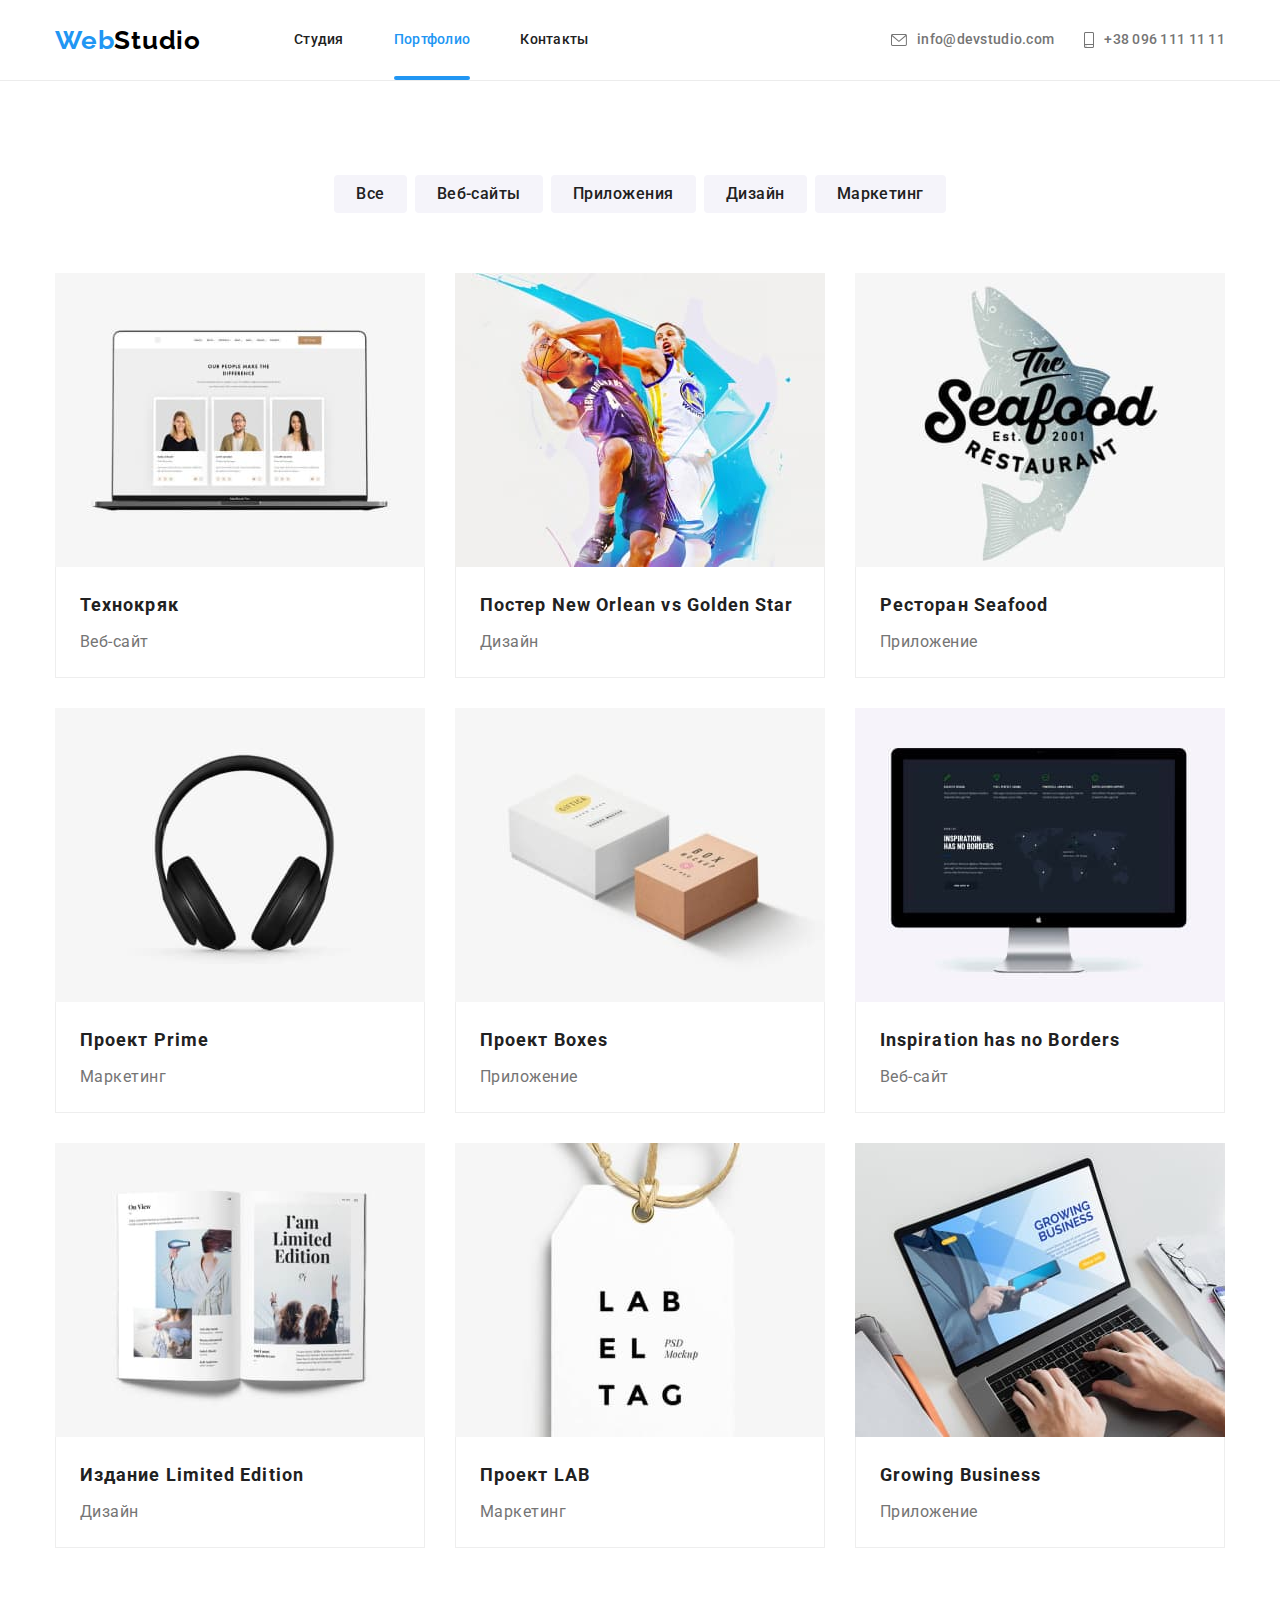
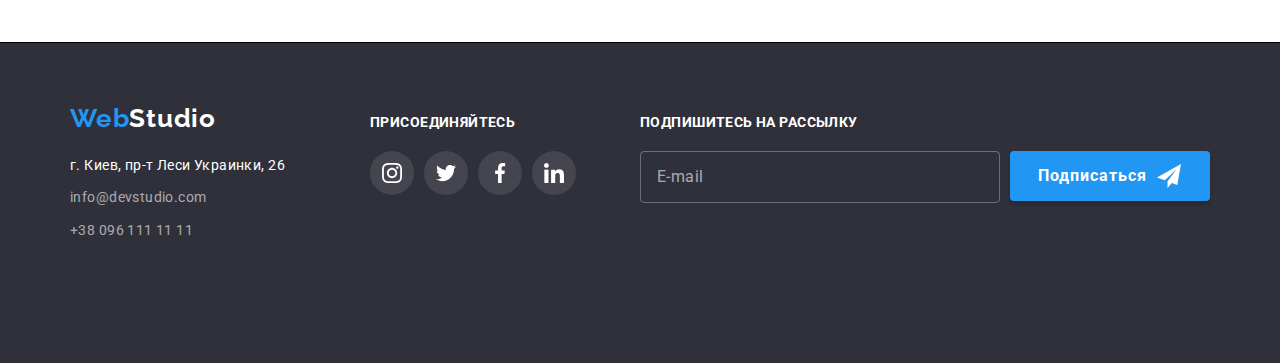
==== commit 3fa6d466: "Корректирует путь изображениям вPortfolio" ====
--- a/portfolio.html
+++ b/portfolio.html
@@ -186,19 +186,19 @@
                   <picture>
                     <source
                       srcset="
-                        ./images/portfolio/desktop/tehnokryak-desktop.jpg,
+                        ./images/Portfolio/desktop/tehnokryak-desktop.jpg,
                         ./images/Portfolio/desktop/tehnokryak-desktop@2.jpg
                       "
                       media="(min-width:1200px)" />
                     <source
                       srcset="
-                        ./images/portfolio/tablet/tehnokryak-tablet.jpg,
+                        ./images/Portfolio/tablet/tehnokryak-tablet.jpg,
                         ./images/Portfolio/tablet/tehnokryak-tablet@2.jpg
                       "
                       media="(min-width:768px)" />
                     <source
                       srcset="
-                        ./images/portfolio/mobile/tehnokryak-mobile.jpg,
+                        ./images/Portfolio/mobile/tehnokryak-mobile.jpg,
                         ./images/Portfolio/mobile/tehnokryak-mobile@2.jpg
                       "
                       media="(max-width:767px)" />
@@ -228,19 +228,19 @@
                   <picture>
                     <source
                       srcset="
-                        ./images/portfolio/desktop/neworlean-desktop.jpg,
+                        ./images/Portfolio/desktop/neworlean-desktop.jpg,
                         ./images/Portfolio/desktop/neworlean-desktop@2.jpg
                       "
                       media="(min-width:1200px)" />
                     <source
                       srcset="
-                        ./images/portfolio/tablet/neworlean-tablet.jpg,
+                        ./images/Portfolio/tablet/neworlean-tablet.jpg,
                         ./images/Portfolio/tablet/neworlean-tablet@2.jpg
                       "
                       media="(min-width:768px)" />
                     <source
                       srcset="
-                        ./images/portfolio/mobile/neworlean-mobile.jpg,
+                        ./images/Portfolio/mobile/neworlean-mobile.jpg,
                         ./images/Portfolio/mobile/neworlean-mobile@2.jpg
                       "
                       media="(max-width:767px)" />
@@ -267,19 +267,19 @@
                   <picture>
                     <source
                       srcset="
-                        ./images/portfolio/desktop/seafood-desktop.jpg,
+                        ./images/Portfolio/desktop/seafood-desktop.jpg,
                         ./images/Portfolio/desktop/seafood-desktop@2.jpg
                       "
                       media="(min-width:1200px)" />
                     <source
                       srcset="
-                        ./images/portfolio/tablet/seafood-tablet.jpg,
+                        ./images/Portfolio/tablet/seafood-tablet.jpg,
                         ./images/Portfolio/tablet/seafood-tablet@2.jpg
                       "
                       media="(min-width:768px)" />
                     <source
                       srcset="
-                        ./images/portfolio/mobile/seafood-mobile.jpg,
+                        ./images/Portfolio/mobile/seafood-mobile.jpg,
                         ./images/Portfolio/mobile/seafood-mobile@2.jpg
                       "
                       media="(max-width:767px)" />
@@ -304,18 +304,20 @@
                   <picture>
                     <source
                       srcset="
-                        ./images/portfolio/desktop/prime-desktop.jpg,
+                        ./images/Portfolio/desktop/prime-desktop.jpg,
                         ./images/Portfolio/desktop/prime-desktop@2.jpg
                       "
                       media="(min-width:1200px)" />
                     <source
                       srcset="
-                        ./images/portfolio/tablet/prime-tablet.jpg,
+                        ./images/Portfolio/tablet/prime-tablet.jpg,
                         ./images/Portfolio/tablet/prime-tablet@2.jpg
                       "
                       media="(min-width:768px)" />
                     <source
-                      srcset="./images/Portfolio/mobile/prime-mobile .jpg, ./images/Portfolio/mobile/prime-mobile@2.jpg
+                      srcset="
+                        ./images/Portfolio/mobile/prime-mobile.jpg,
+                        ./images/Portfolio/mobile/prime-mobile@2.jpg
                       "
                       media="(max-width:767px)" />
                     <img
@@ -339,18 +341,20 @@
                   <picture>
                     <source
                       srcset="
-                        ./images/portfolio/desktop/boxes-desktop.jpg,
+                        ./images/Portfolio/desktop/boxes-desktop.jpg,
                         ./images/Portfolio/desktop/boxes-desktop@2.jpg
                       "
                       media="(min-width:1200px)" />
                     <source
                       srcset="
-                        ./images/portfolio/tablet/boxes-tablet.jpg,
+                        ./images/Portfolio/tablet/boxes-tablet.jpg,
                         ./images/Portfolio/tablet/boxes-tablet@2.jpg
                       "
                       media="(min-width:768px)" />
                     <source
-                      srcset="./images/Portfolio/mobile/boxes-mobile .jpg, ./images/Portfolio/mobile/boxes-mobile@2.jpg
+                      srcset="
+                        ./images/Portfolio/mobile/boxes-mobile.jpg,
+                        ./images/Portfolio/mobile/boxes-mobile@2.jpg
                       "
                       media="(max-width:767px)" />
                     <img
@@ -411,7 +415,7 @@
                     <source
                       srcset="
                         ./images/Portfolio/desktop/limited-edition-desktop.jpg,
-                        /images/Portfolio/desktop/limited-edition-desktop@2.jpg
+                        ./images/Portfolio/desktop/limited-edition-desktop@2.jpg
                       "
                       media="(min-width:1200px)" />
                     <source
@@ -422,7 +426,7 @@
                       media="(min-width:768px)" />
                     <source
                       srcset="
-                        ./images/portfolio/mobile/limited-edition-mobile.jpg,
+                        ./images/Portfolio/mobile/limited-edition-mobile.jpg,
                         ./images/Portfolio/mobile/limited-edition-mobile@2.jpg
                       "
                       media="(max-width:767px)" />
@@ -447,7 +451,7 @@
                   <picture>
                     <source
                       srcset="
-                        ./images/portfolio/desktop/lad-desktop.jpg,
+                        ./images/Portfolio/desktop/lad-desktop.jpg,
                         ./images/Portfolio/desktop/lad-desktop@2.jpg
                       "
                       media="(min-width:1200px)" />
@@ -458,8 +462,9 @@
                       "
                       media="(min-width:768px)" />
                     <source
-                      srcset="./images/Portfolio/mobile/lab-mobile .jpg,
-                      ./images/Portfolio/mobile/lab-mobile@2.jpg
+                      srcset="
+                        ./images/Portfolio/mobile/lab-mobile.jpg,
+                        ./images/Portfolio/mobile/lab-mobile@2.jpg
                       "
                       media="(max-width:767px)" />
                     <img
@@ -483,19 +488,19 @@
                   <picture>
                     <source
                       srcset="
-                        ./images/portfolio/desktop/growing-business-desktop.jpg,
+                        ./images/Portfolio/desktop/growing-business-desktop.jpg,
                         ./images/Portfolio/desktop/growing-business-desktop@2.jpg
                       "
                       media="(min-width:1200px)" />
                     <source
                       srcset="
-                        ./images/portfolio/tablet/growing-business-tablet.jpg,
+                        ./images/Portfolio/tablet/growing-business-tablet.jpg,
                         ./images/Portfolio/tablet/growing-business-tablet@2.jpg
                       "
                       media="(min-width:768px)" />
                     <source
                       srcset="
-                        ./images/portfolio/mobile/growing-business-mobile.jpg,
+                        ./images/Portfolio/mobile/growing-business-mobile.jpg,
                         ./images/Portfolio/mobile/growing-business-mobile@2.jpg
                       "
                       media="(max-width:767px)" />
--- a/css/mein.min.css
+++ b/css/mein.min.css
@@ -1,2 +1,2 @@
-:root{--color-white: #ffffff;--color-dark: #2f303a;--color-accent: #2196f3;--background-color-elements: #f5f4fa;--color-text-major: #212121;--color-text-main: #757575;--color-icon: #afb1b8;--color-footer-form: rgba(255, 255, 255, 0.6);--background-color-work: rgba(47, 48, 58, 0.8);--background-color-gallery: rgba(33, 150, 243, 0.9);--background-color-modal: rgba(0, 0, 0, 0.2)}body{background-color:#ffffff;color:#757575;font-family:Roboto, sans-serif;font-weight:400;font-size:16px}.visually-hidden{position:absolute !important;clip:rect(1px 1px 1px 1px);clip:rect(1px, 1px, 1px, 1px);padding:0 !important;border:0 !important;height:1px !important;width:1px !important;overflow:hidden;margin-bottom:0}.list{list-style:none;margin:0;padding:0}button{font-family:inherit;cursor:pointer}h1,h2,h3,h4,p{margin-top:0}img{display:block;max-width:100%;height:auto}.container{width:100%;margin-left:auto;margin-right:auto;padding:0 15px}@media screen and (min-width: 480px){.container{width:480px}}@media screen and (min-width: 768px){.container{width:768px}}@media screen and (min-width: 1200px){.container{width:1200px}}.logo{color:var(--color-accent);font-family:Raleway, sans-serif;font-size:24px;line-height:1.17;letter-spacing:0.03em;text-decoration:none;font-weight:700}@media screen and (min-width: 1200px){.logo{font-size:26px;line-height:1.19}}.title{margin-bottom:50px;color:var(--color-text-major);font-weight:700;font-size:28px;line-height:1.17;text-align:center;letter-spacing:0.03em}@media screen and (min-width: 1200px){.title{margin-bottom:50px;font-size:36px}}.mobile__menu{position:fixed;display:flex;flex-direction:column;justify-content:space-between;top:0;left:-150%;width:100%;height:100vh;padding:48px 40px 48px 40px;background-color:var(--color-white);transition:right 300ms}.mobile__menu.is-open{left:0}.mobile-menu__btn{position:relative;z-index:10;width:40px;height:40px;display:flex;justify-content:space-between;align-items:center;border:none;background-color:transparent}@media screen and (min-width: 768px){.mobile-menu__btn{display:none}}.icon__close--header{display:none}.is-open .icon__close--header{display:block}.is-open .icon__menu--header{display:none}.mobile-menu__icon{fill:#000000;transition:fill 250ms cubic-bezier(0.4, 0, 0.2, 1)}.mobile-menu__icon:focus,.mobile-menu__icon:hover{fill:var(--color-accent)}@media screen and (max-width: 767px){.pagination{align-items:flex-start}}@media screen and (max-width: 767px){.pagination__item{margin-bottom:32px}}.pagination__link{font-weight:500;font-size:40px;line-height:1.18;text-align:center;letter-spacing:0.02em;text-decoration:none;color:var(--color-text-major);transition:color 250ms cubic-bezier(0.4, 0, 0.2, 1)}.pagination__link:hover,.pagination__link:focus{color:var(--color-accent)}@media screen and (max-width: 767px){.contacts{margin-bottom:64px}}@media screen and (max-width: 767px){.contacts__item:not(:last-child){margin-bottom:32px}}@media screen and (max-width: 767px){.contacts__link{font-weight:500;font-size:34px;line-height:1.18;letter-spacing:0.02em;text-decoration:none;color:var(--color-accent)}}@media screen and (max-width: 767px){.contacts__link--mail{font-weight:500;font-size:24px;line-height:1.17;letter-spacing:0.02em;color:var(--color-text-main)}}.networks{display:flex;flex-wrap:wrap}.networks__item:not(:last-child){border-right:1px solid rgba(33,33,33,0.2);padding-right:10px}.networks__item:not(:first-child){padding-left:10px}.networks__link{text-decoration:none;font-weight:500;font-size:18px;line-height:1.22;letter-spacing:0.02em;color:var(--color-accent)}@media screen and (min-width: 768px){.pagination{display:flex;align-items:center}}@media screen and (min-width: 768px){.pagination__link.current{color:var(--color-accent)}}@media screen and (min-width: 768px){.pagination__item{position:relative}.pagination__item:not(:last-child){margin-right:50px}}@media screen and (min-width: 768px){.pagination__link{display:inline-block;padding-top:32px;padding-bottom:32px}}@media screen and (min-width: 1200px){.contacts{display:flex;align-items:center}}@media screen and (min-width: 768px) and (max-width: 1199px){.contacts__item:not(:last-child){margin-bottom:10px}}.contacts__link{text-decoration:none;transition:color 250ms cubic-bezier(0.4, 0, 0.2, 1)}.contacts__link:hover,.contacts__link:focus{color:var(--color-accent)}@media screen and (min-width: 768px){.contacts__link{color:var(--color-text-main)}}@media screen and (min-width: 1200px){.contacts__link{display:flex;align-items:center;padding-top:32px;padding-bottom:32px}}.contacts__icon{margin-right:10px;fill:currentColor;transition:color 250ms cubic-bezier(0.4, 0, 0.2, 1)}.contacts__link:hover .contacts__icon,.contacts__link:focus .contacts__icon{color:var(--color-accent)}@media screen and (min-width: 1200px){.contacts__item:not(:last-child){margin-right:30px}}.social__item{width:44px;height:44px}.social__item:not(:last-child){margin-right:10px}.social__link{display:flex;justify-content:center;align-items:center;width:44px;height:44px;border-radius:50%;transition:background-color 250ms cubic-bezier(0.4, 0, 0.2, 1)}.social__link:hover,.social__link:focus{background-color:var(--color-accent)}.social__icon{fill:var(--color-icon);width:20px;height:20px;transition:fill 250ms cubic-bezier(0.4, 0, 0.2, 1)}.social__link:hover .social__icon,.social__link:focus .social__icon{fill:var(--color-white)}.address__text{color:var(--color-white);margin-bottom:9px}.address__item{color:rgba(255,255,255,0.6);transition:color 250ms cubic-bezier(0.4, 0, 0.2, 1);text-decoration:none;display:block}.address__item:hover,.address__item:focus{color:var(--color-accent)}.address__item:not(:last-child){margin-bottom:9px}.address__list{font-style:normal;font-size:14px;line-height:1.71;letter-spacing:0.03em}@media screen and (min-width: 768px) and (max-width: 1199.99px){.mailing{width:450px;margin-left:30px}}@media screen and (min-width: 1200px){.mailing{flex-basis:calc(100% / 2 - 30px)}}@media screen and (min-width: 1200px){.mailing-form{display:flex;align-items:flex-start}}.mailing-form__field{width:100%;display:block;margin-bottom:20px;padding:15px 16px 15px 16px;border:1px solid rgba(255,255,255,0.3);border-radius:4px;background-color:transparent;line-height:1.25;letter-spacing:0.03em;color:var(--color-footer-form);transition:border-color 250ms cubic-bezier(0.4, 0, 0.2, 1)}@media screen and (min-width: 1200px){.mailing-form__field{margin-right:10px;min-width:358px}}.mailing-form__field:focus,.mailing-form__field:hover{border-color:var(--color-accent)}.mailing-form__field::placeholder{line-height:1.25;letter-spacing:0.03em;color:var(--color-footer-form)}.mailing-form__btn{display:flex;align-items:center;padding:10px 29px 10px 28px;min-width:200px;line-height:1.88;font-weight:700;letter-spacing:0.06em;color:var(--color-white);background-color:var(--color-accent);box-shadow:0px 4px 4px rgba(0,0,0,0.15);border-radius:4px;border:none;transition:color 250ms cubic-bezier(0.4, 0, 0.2, 1),background-color 250ms cubic-bezier(0.4, 0, 0.2, 1)}@media screen and (max-width: 1199.98px){.mailing-form__btn{margin-left:auto;margin-right:auto}}.mailing-form__btn:hover,.mailing-form__btn:focus{color:var(--color-accent);background-color:var(--color-white)}.mailing-form__icon{width:24px;height:24px;margin-left:10px;fill:var(--color-white);transition:fill 250ms cubic-bezier(0.4, 0, 0.2, 1)}.mailing-form__btn:hover .mailing-form__icon,.mailing-form__btn:focus .mailing-form__icon{fill:var(--color-accent)}.navigation{margin-bottom:40px;display:flex}@media screen and (max-width: 767px){.navigation{flex-wrap:wrap}}@media screen and (min-width: 768px){.navigation{justify-content:center;margin-bottom:30px}}@media screen and (min-width: 1200px){.navigation{margin-bottom:50px}}.navigation__item:not(:last-child){margin-right:8px;margin-bottom:10px}.navigation__button{background-color:var(--background-color-elements);color:var(--color-text-major);font-weight:500;line-height:1.62;text-align:center;letter-spacing:0.03em;border-radius:4px;padding:6px 22px;border:none;text-align:center;transition:background-color 250ms cubic-bezier(0.4, 0, 0.2, 1),color 250ms cubic-bezier(0.4, 0, 0.2, 1),box-shadow 250ms cubic-bezier(0.4, 0, 0.2, 1)}.navigation__button:hover,.navigation__button:focus{background-color:var(--color-accent);color:var(--color-white);box-shadow:0px 3px 1px rgba(0,0,0,0.1),0px 1px 2px rgba(0,0,0,0.08),0px 2px 2px rgba(0,0,0,0.12)}.gallery{display:flex;flex-wrap:wrap;margin-left:-30px;margin-top:-30px}.gallery__item{flex-basis:calc(100% - 30px);margin-left:30px;margin-top:30px;transition:box-shadow 250ms cubic-bezier(0.4, 0, 0.2, 1);overflow:hidden}.gallery__item:focus,.gallery__item:hover{box-shadow:0px 1px 1px rgba(0,0,0,0.12),0px 4px 4px rgba(0,0,0,0.06),1px 4px 6px rgba(0,0,0,0.16)}@media screen and (min-width: 768px){.gallery__item{flex-basis:calc(100% / 2 - 30px)}}@media screen and (min-width: 1200px){.gallery__item{flex-basis:calc(100% / 3 - 30px)}}.gallery__link{text-decoration:none;color:inherit}.gallery__animation{position:relative}.gallery__text{position:absolute;top:150%;left:0;height:100%;width:100%;padding:63px 24px;margin-bottom:0;font-size:18px;line-height:1.56;letter-spacing:0.03em;color:var(--color-white);background-color:var(--background-color-gallery);transition:top 250ms cubic-bezier(0.4, 0, 0.2, 1)}.gallery__item:hover .gallery__text,.gallery__item:focus .gallery__text{top:0}.gallery__container{padding:20px 24px;border-left:1px solid #eeeeee;border-right:1px solid #eeeeee;border-bottom:1px solid #eeeeee}@media screen and (min-width: 768px) and (max-width: 1200px){.gallery__container--big{padding:20px 24px 56px 24px}}.gallery__title{color:var(--color-text-major);font-weight:700;font-size:18px;line-height:2;letter-spacing:0.06em;margin-bottom:4px}.gallery__name{line-height:1.87;letter-spacing:0.03em;margin-bottom:0}.form__container{position:relative;display:block}.form__text{display:block;margin-bottom:4px;font-size:12px;line-height:1.17;letter-spacing:0.01em}.form__label{display:block;margin-bottom:10px}.form__field{padding:11px 12px 11px 12px;width:100%;border:1px solid rgba(33,33,33,0.2);border-radius:4px;font-size:14px;line-height:1.14;letter-spacing:0.01em;transition:border-color 250ms cubic-bezier(0.4, 0, 0.2, 1)}.form__label:hover .form__field,.form__label:focus .form__field{border-color:var(--color-accent)}.form__icon{position:absolute;top:50%;left:12px;transform:translateY(-50%);width:18px;height:18px;fill:var(--color-text-major);transition:fill 250ms cubic-bezier(0.4, 0, 0.2, 1)}.form__label:hover .form__icon,.form__label:focus .form__icon{fill:var(--color-accent)}.form__feedback{font-size:14px;line-height:1.14;letter-spacing:0.01em;color:inherit}.form__textarea{width:100%;resize:none;margin-bottom:20px;padding:12px 16px;height:120px;border:1px solid rgba(33,33,33,0.2);border-radius:4px;transition:border-color 250ms cubic-bezier(0.4, 0, 0.2, 1)}.form__textarea:hover,.form__textarea:focus{border-color:var(--color-accent)}.form__textarea::placeholder{font-size:14px;line-height:1.14;letter-spacing:0.01em;color:rgba(117,117,117,0.5)}.form__checkbox{position:relative;padding-left:24px;font-size:12px;line-height:1.17px;letter-spacing:0.03em}@media screen and (min-width: 1200px){.form__checkbox{font-size:14px;line-height:1.71px}}.form__square{position:absolute;top:50%;left:0;transform:translateY(-50%);width:16px;height:15px;border:2px solid var(--color-text-major);border-radius:1px;border-radius:2px;background-color:transparent}.form__link{color:var(--color-accent)}.form__agreement:checked+.form__square{border-color:var(--color-accent);background-color:var(--color-accent);background-image:url(../images/background/Vector.svg);background-size:contain;background-origin:border-box}.form__btn{display:block;margin-top:30px;margin-left:auto;margin-right:auto;padding:10px 56px;box-shadow:0px 4px 4px rgba(0,0,0,0.15);border-radius:4px;border:none;line-height:1.87;letter-spacing:0.06em;color:var(--color-white);background-color:var(--color-accent);transition:background-color 250ms cubic-bezier(0.4, 0, 0.2, 1),color 250ms cubic-bezier(0.4, 0, 0.2, 1)}.form__btn:hover,.form__btn:focus{background-color:var(--background-color-elements);color:var(--color-accent)}.backdrop{position:fixed;top:0;left:0;width:100%;height:100%;opacity:1;background-color:var(--background-color-modal);transition:opacity 5000ms cubic-bezier(0.4, 0, 0.2, 1)}.backdrop.is-hidden{opacity:0;visibility:hidden;pointer-events:none}.is-hidden .modal{transform:translate(0, -100%) scale(0.2)}.modal{position:absolute;top:50%;left:50%;padding:40px;transform:translate(-50%, -50%) scale(1);max-height:609px;width:450px;border-radius:4px;box-shadow:0px 1px 3px rgba(0,0,0,0.12),0px 1px 1px rgba(0,0,0,0.14),0px 2px 1px rgba(0,0,0,0.2);background-color:var(--color-white);transition:transform 250ms ease-in-out}@media screen and (min-width: 1200px){.modal{min-height:581px;width:528px}}.modal__btn-close{position:absolute;top:8px;right:8px;width:30px;height:30px;padding:5px;border:1px solid rgba(0,0,0,0.1);border-radius:50%;background-color:var(--color-white)}.modal__icon{width:18px;height:18px;transition:fill 250ms cubic-bezier(0.4, 0, 0.2, 1)}.modal__btn-close:hover .modal__icon,.modal__btn-close:focus .modal__icon{fill:var(--color-accent)}.modal__title{font-weight:bold;font-size:20px;line-height:1.5;text-align:center;letter-spacing:0.03em;color:var(--color-text-major);margin-bottom:12px}@media screen and (min-width: 1200px){.modal__title{line-height:1.15}}.header{border-bottom:1px solid #ececec}.header__container{display:flex;align-items:center;justify-content:space-between}@media screen and (max-width: 767px){.header__container{padding-top:10px;padding-bottom:10px}}@media screen and (min-width: 1200px){.header__container{justify-content:flex-end}}.logo--dark{color:#000000}@media screen and (min-width: 768px){.current::after{content:"";display:inline-block;position:absolute;left:0;bottom:0;width:100%;height:4px;border-radius:2px;background-color:var(--color-accent)}.link--fixed-size{font-weight:500;font-size:14px;line-height:1.14;letter-spacing:0.02em}.main-nav{display:flex;align-items:center;margin-bottom:0;margin-right:auto}.logo__header{margin-right:93px}}@media screen and (max-width: 767px){.desktop{display:none}}.hero{width:100%;height:400px;margin-left:auto;margin-right:auto;padding-top:118px;padding-bottom:118px;background-size:cover;background-repeat:no-repeat;background-position:center;background-color:var(--color-dark);background-image:linear-gradient(rgba(47,48,58,0.4), rgba(47,48,58,0.4)),url(../images/background/Header480x400.jpg)}@media (min-device-pixel-ratio: 2), (-webkit-min-device-pixel-ratio: 2), (min-resolution: 192dpi), (min-resolution: 2dppx){.hero{background-image:linear-gradient(rgba(47,48,58,0.4), rgba(47,48,58,0.4)),url(../images/background/Header480x400-2x.jpg)}}@media screen and (min-width: 768px){.hero{height:400px;background-image:linear-gradient(rgba(47,48,58,0.4), rgba(47,48,58,0.4)),url(../images/background/Header768x400.jpg)}}@media screen and (min-width: 768px) and (min-device-pixel-ratio: 2), screen and (min-width: 768px) and (-webkit-min-device-pixel-ratio: 2), screen and (min-width: 768px) and (min-resolution: 192dpi), screen and (min-width: 768px) and (min-resolution: 2dppx){.hero{background-image:linear-gradient(rgba(47,48,58,0.4), rgba(47,48,58,0.4)),url(../images/background/Header768x400-2x.jpg)}}@media screen and (min-width: 1200px){.hero{padding-top:200px;padding-bottom:200px;height:600px;background-image:linear-gradient(rgba(47,48,58,0.4), rgba(47,48,58,0.4)),url(../images/background/Header1600x600.jpg)}}@media screen and (min-width: 1200px) and (min-device-pixel-ratio: 2), screen and (min-width: 1200px) and (-webkit-min-device-pixel-ratio: 2), screen and (min-width: 1200px) and (min-resolution: 192dpi), screen and (min-width: 1200px) and (min-resolution: 2dppx){.hero{background-image:linear-gradient(rgba(47,48,58,0.4), rgba(47,48,58,0.4)),url(../images/background/Header1600x600-2x.jpg)}}.hero__content{width:calc(100% / 4 * 3);margin:0 auto;text-align:center}@media screen and (min-width: 767px){.hero__content{width:calc(100% / 6 * 3)}}@media screen and (min-width: 1200px){.hero__content{width:calc(100% / 12 * 5)}}.hero__title{color:var(--color-white);font-weight:900;font-size:26px;line-height:1.62;text-align:center;letter-spacing:0.06em;text-transform:uppercase;margin-bottom:30px}@media screen and (min-width: 1200px){.hero__title{font-size:44px;line-height:1.36}}.hero__button{font-weight:700;line-height:1.88;align-items:center;letter-spacing:0.06em;color:var(--color-white);background-color:var(--color-accent);transition:color 250ms cubic-bezier(0.4, 0, 0.2, 1),background-color 250ms cubic-bezier(0.4, 0, 0.2, 1),box-shadow 250ms cubic-bezier(0.4, 0, 0.2, 1);border:none;box-shadow:0px 4px 4px rgba(0,0,0,0.15);border-radius:4px;padding:10px 32px;text-align:center;min-width:200px}.hero__button:hover,.hero__button:focus{color:var(--color-accent);background-color:var(--color-white);box-shadow:0px 4px 4px rgba(0,0,0,0.15)}.advantages{padding:60px 0}@media screen and (min-width: 1200px){.advantages{padding:94px 0}}.advantages__content{display:flex;flex-wrap:wrap;margin-left:-30px;margin-top:-30px}.advantages__item{flex-basis:calc(100% - 30px);margin-left:30px;margin-top:30px}@media screen and (min-width: 768px){.advantages__item{flex-basis:calc(100% / 2 - 30px)}}@media screen and (min-width: 1200px){.advantages__item{flex-basis:calc(100% / 4 - 30px)}}.advantages__box-icon{display:flex;justify-content:center;align-items:center;max-width:450px;height:120px;margin-bottom:30px;border-radius:4px;background-color:var(--background-color-elements)}@media screen and (min-width: 768px){.advantages__box-icon{width:354px}}@media screen and (min-width: 1200px){.advantages__box-icon{width:270px}}.advantages__icon{display:block;width:70px;height:70px}.advantages__subtitle{color:var(--color-text-major);font-weight:700;font-size:14px;line-height:1.14;letter-spacing:0.03em;text-transform:uppercase;text-align:center;margin-bottom:10px}@media screen and (min-width: 768px){.advantages__subtitle{text-align:left}}.advantages__text{font-size:14px;line-height:1.71;letter-spacing:0.03em;margin-bottom:0}.development{display:none;padding-bottom:94px}@media screen and (min-width: 1200px){.development{display:block}}.development__content{display:flex;flex-wrap:wrap;margin-left:-30px;margin-top:-30px}.development__item{position:relative;flex-basis:calc(100% / 3 - 30px);margin-left:30px;margin-top:30px}.development__text{position:absolute;bottom:0;right:0;width:100%;padding:27px 0 27px 0;margin-bottom:0;text-align:center;background-color:var(--background-color-work);color:var(--color-white);font-weight:700;font-size:14px;line-height:1.14;letter-spacing:0.03em;text-transform:uppercase}.team{background-color:var(--background-color-elements);padding:60px 0}@media screen and (min-width: 1200px){.team{padding:94px 0}}.team__content{padding-top:30px;padding-bottom:16px}.team__member{color:var(--color-text-major);font-weight:500;line-height:1.19;text-align:center;letter-spacing:0.03em;margin-bottom:10px}.team__position{line-height:1.19;text-align:center;letter-spacing:0.03em;margin-bottom:0}.social--team{display:flex;justify-content:center}.team__item{padding-bottom:24px;background-color:var(--color-white);box-shadow:0px 1px 3px rgba(0,0,0,0.12),0px 1px 1px rgba(0,0,0,0.14),0px 2px 1px rgba(0,0,0,0.2);border-radius:0px 0px 4px 4px}.team__cards{margin-left:-30px;margin-top:-30px}@media screen and (min-width: 768px){.team__cards{display:flex;flex-wrap:wrap}}.team__item{margin-left:30px;margin-top:30px}@media screen and (min-width: 768px){.team__item{flex-basis:calc(100% / 2 - 30px)}}@media screen and (min-width: 1200px){.team__item{flex-basis:calc(100% / 4 - 30px)}}.clients{padding:60px 0 60px 0}@media screen and (min-width: 1200px){.clients{padding:94px 0 94px 0}}.clients__content{display:flex;flex-wrap:wrap;margin-left:-30px;margin-top:-30px}.clients__item{margin-left:30px;margin-top:30px;flex-basis:calc(100% / 2 - 30px)}@media screen and (min-width: 768px){.clients__item{flex-basis:calc((100% - 15px * 6) / 3)}}@media screen and (min-width: 1200px){.clients__item{flex-basis:calc((100% - 15px * 12) / 6)}}.clients__link{display:flex;justify-content:center;align-items:center;width:100%;height:90px;transition:border-color 250ms cubic-bezier(0.4, 0, 0.2, 1);border:1px solid var(--color-icon);border-radius:4px}@media screen and (min-width: 768px){.clients__link{width:226px}}@media screen and (min-width: 1200px){.clients__link{width:170px}}.clients__link:hover,.clients__link:focus{border-color:var(--color-accent)}.clients__icon{fill:var(--color-icon);transition:fill 250ms cubic-bezier(0.4, 0, 0.2, 1)}.clients__link:hover .clients__icon,.clients__link:focus .clients__icon{fill:var(--color-accent)}.footer{background-color:var(--color-dark);padding-top:60px;padding-bottom:60px;border-top:1px solid #000000}.footer__container{text-align:center}@media screen and (min-width: 768px){.footer__container{display:flex;flex-wrap:wrap;justify-content:center;margin-left:-30px;margin-top:-30px}}@media screen and (min-width: 1200px){.footer__container{align-items:baseline}}.footer__section{margin-bottom:60px}@media screen and (min-width: 768px){.footer__section{margin-left:30px;margin-top:30px;flex-basis:calc(100% / 2 - 30px)}}@media screen and (min-width: 1200px){.footer__section{margin-left:30px;margin-top:30px;flex-basis:calc(100% / 4 - 30px);text-align:start}}.logo-footer{display:block;margin-bottom:20px}.logo--light{color:var(--color-white)}.footer__title{font-size:14px;line-height:1.14;letter-spacing:0.03em;text-transform:uppercase;color:var(--color-white);margin-bottom:20px}@media screen and (min-width: 1200px){.footer__title{text-align:start}}.footer__social{display:flex;justify-content:center;padding:0}@media screen and (min-width: 1200px){.footer__social{justify-content:start}}.footer__item:not(:last-child){margin-right:10px}.footer__link{background-color:rgba(255,255,255,0.1);transition:background-color 250ms cubic-bezier(0.4, 0, 0.2, 1)}.footer__link:focus,.footer__link:hover{background-color:var(--color-accent)}.footer__icon{fill:var(--color-white)}.portfolio{padding:60px 0}@media screen and (min-width: 1200px){.portfolio{padding:94px 0}}
+:root{--color-white: #ffffff;--color-dark: #2f303a;--color-accent: #2196f3;--background-color-elements: #f5f4fa;--color-text-major: #212121;--color-text-main: #757575;--color-icon: #afb1b8;--color-footer-form: rgba(255, 255, 255, 0.6);--background-color-work: rgba(47, 48, 58, 0.8);--background-color-gallery: rgba(33, 150, 243, 0.9);--background-color-modal: rgba(0, 0, 0, 0.2)}body{background-color:#ffffff;color:#757575;font-family:Roboto, sans-serif;font-weight:400;font-size:16px}.visually-hidden{position:absolute !important;clip:rect(1px 1px 1px 1px);clip:rect(1px, 1px, 1px, 1px);padding:0 !important;border:0 !important;height:1px !important;width:1px !important;overflow:hidden;margin-bottom:0}.list{list-style:none;margin:0;padding:0}button{font-family:inherit;cursor:pointer}h1,h2,h3,h4,p{margin-top:0}img{display:block;max-width:100%;height:auto}.container{width:100%;margin-left:auto;margin-right:auto;padding:0 15px}@media screen and (min-width: 480px){.container{width:480px}}@media screen and (min-width: 768px){.container{width:768px}}@media screen and (min-width: 1200px){.container{width:1200px}}.logo{color:var(--color-accent);font-family:Raleway, sans-serif;font-size:24px;line-height:1.17;letter-spacing:0.03em;text-decoration:none;font-weight:700}@media screen and (min-width: 1200px){.logo{font-size:26px;line-height:1.19}}.title{margin-bottom:50px;color:var(--color-text-major);font-weight:700;font-size:28px;line-height:1.17;text-align:center;letter-spacing:0.03em}@media screen and (min-width: 1200px){.title{margin-bottom:50px;font-size:36px}}.mobile__menu{position:fixed;display:flex;flex-direction:column;justify-content:space-between;top:0;left:-150%;width:100%;height:100vh;padding:48px 40px 48px 40px;background-color:var(--color-white);transition:right 300ms}.mobile__menu.is-open{left:0}.mobile-menu__btn{position:relative;z-index:10;width:40px;height:40px;display:flex;justify-content:space-between;align-items:center;border:none;background-color:transparent}@media screen and (min-width: 768px){.mobile-menu__btn{display:none}}.icon__close--header{display:none}.is-open .icon__close--header{display:block}.is-open .icon__menu--header{display:none}.mobile-menu__icon{fill:#000000;transition:fill 250ms cubic-bezier(0.4, 0, 0.2, 1)}.mobile-menu__icon:focus,.mobile-menu__icon:hover{fill:var(--color-accent)}@media screen and (max-width: 767px){.pagination{align-items:flex-start}}@media screen and (max-width: 767px){.pagination__item{margin-bottom:32px}}.pagination__link{font-weight:500;font-size:40px;line-height:1.18;text-align:center;letter-spacing:0.02em;text-decoration:none;color:var(--color-text-major);transition:color 250ms cubic-bezier(0.4, 0, 0.2, 1)}.pagination__link:hover,.pagination__link:focus{color:var(--color-accent)}@media screen and (max-width: 767px){.contacts{margin-bottom:64px}}@media screen and (max-width: 767px){.contacts__item:not(:last-child){margin-bottom:32px}}@media screen and (max-width: 767px){.contacts__link{font-weight:500;font-size:34px;line-height:1.18;letter-spacing:0.02em;text-decoration:none;color:var(--color-accent)}}@media screen and (max-width: 767px){.contacts__link--mail{font-weight:500;font-size:24px;line-height:1.17;letter-spacing:0.02em;color:var(--color-text-main)}}.networks{display:flex;flex-wrap:wrap}.networks__item:not(:last-child){border-right:1px solid rgba(33,33,33,0.2);padding-right:10px}.networks__item:not(:first-child){padding-left:10px}.networks__link{text-decoration:none;font-weight:500;font-size:18px;line-height:1.22;letter-spacing:0.02em;color:var(--color-accent)}@media screen and (min-width: 768px){.pagination{display:flex;align-items:center}}@media screen and (min-width: 768px){.pagination__link.current{color:var(--color-accent)}}@media screen and (min-width: 768px){.pagination__item{position:relative}.pagination__item:not(:last-child){margin-right:50px}}@media screen and (min-width: 768px){.pagination__link{display:inline-block;padding-top:32px;padding-bottom:32px}}@media screen and (min-width: 1200px){.contacts{display:flex;align-items:center}}@media screen and (min-width: 768px) and (max-width: 1199px){.contacts__item:not(:last-child){margin-bottom:10px}}.contacts__link{text-decoration:none;transition:color 250ms cubic-bezier(0.4, 0, 0.2, 1)}.contacts__link:hover,.contacts__link:focus{color:var(--color-accent)}@media screen and (min-width: 768px){.contacts__link{color:var(--color-text-main)}}@media screen and (min-width: 1200px){.contacts__link{display:flex;align-items:center;padding-top:32px;padding-bottom:32px}}.contacts__icon{margin-right:10px;fill:currentColor;transition:color 250ms cubic-bezier(0.4, 0, 0.2, 1)}.contacts__link:hover .contacts__icon,.contacts__link:focus .contacts__icon{color:var(--color-accent)}@media screen and (min-width: 1200px){.contacts__item:not(:last-child){margin-right:30px}}.social__item{width:44px;height:44px}.social__item:not(:last-child){margin-right:10px}.social__link{display:flex;justify-content:center;align-items:center;width:44px;height:44px;border-radius:50%;transition:background-color 250ms cubic-bezier(0.4, 0, 0.2, 1)}.social__link:hover,.social__link:focus{background-color:var(--color-accent)}.social__icon{fill:var(--color-icon);width:20px;height:20px;transition:fill 250ms cubic-bezier(0.4, 0, 0.2, 1)}.social__link:hover .social__icon,.social__link:focus .social__icon{fill:var(--color-white)}.address__text{color:var(--color-white);margin-bottom:9px}.address__item{color:rgba(255,255,255,0.6);transition:color 250ms cubic-bezier(0.4, 0, 0.2, 1);text-decoration:none;display:block}.address__item:hover,.address__item:focus{color:var(--color-accent)}.address__item:not(:last-child){margin-bottom:9px}.address__list{font-style:normal;font-size:14px;line-height:1.71;letter-spacing:0.03em}@media screen and (min-width: 768px) and (max-width: 1199.99px){.mailing{width:450px;margin-left:30px}}@media screen and (min-width: 1200px){.mailing{flex-basis:calc(100% / 2 - 30px)}}@media screen and (min-width: 1200px){.mailing-form{display:flex;align-items:flex-start}}.mailing-form__field{width:100%;display:block;margin-bottom:20px;padding:15px 16px 15px 16px;border:1px solid rgba(255,255,255,0.3);border-radius:4px;background-color:transparent;line-height:1.25;letter-spacing:0.03em;color:var(--color-footer-form);transition:border-color 250ms cubic-bezier(0.4, 0, 0.2, 1)}@media screen and (min-width: 1200px){.mailing-form__field{margin-right:10px;min-width:358px}}.mailing-form__field:focus,.mailing-form__field:hover{border-color:var(--color-accent)}.mailing-form__field::placeholder{line-height:1.25;letter-spacing:0.03em;color:var(--color-footer-form)}.mailing-form__btn{display:flex;align-items:center;padding:10px 29px 10px 28px;min-width:200px;line-height:1.88;font-weight:700;letter-spacing:0.06em;color:var(--color-white);background-color:var(--color-accent);box-shadow:0px 4px 4px rgba(0,0,0,0.15);border-radius:4px;border:none;transition:color 250ms cubic-bezier(0.4, 0, 0.2, 1),background-color 250ms cubic-bezier(0.4, 0, 0.2, 1)}@media screen and (max-width: 1199.98px){.mailing-form__btn{margin-left:auto;margin-right:auto}}.mailing-form__btn:hover,.mailing-form__btn:focus{color:var(--color-accent);background-color:var(--color-white)}.mailing-form__icon{width:24px;height:24px;margin-left:10px;fill:var(--color-white);transition:fill 250ms cubic-bezier(0.4, 0, 0.2, 1)}.mailing-form__btn:hover .mailing-form__icon,.mailing-form__btn:focus .mailing-form__icon{fill:var(--color-accent)}.navigation{margin-bottom:40px;display:flex}@media screen and (max-width: 767px){.navigation{flex-wrap:wrap}}@media screen and (min-width: 768px){.navigation{justify-content:center;margin-bottom:30px}}@media screen and (min-width: 1200px){.navigation{margin-bottom:50px}}.navigation__item:not(:last-child){margin-right:8px;margin-bottom:10px}.navigation__button{background-color:var(--background-color-elements);color:var(--color-text-major);font-weight:500;line-height:1.62;text-align:center;letter-spacing:0.03em;border-radius:4px;padding:6px 22px;border:none;text-align:center;transition:background-color 250ms cubic-bezier(0.4, 0, 0.2, 1),color 250ms cubic-bezier(0.4, 0, 0.2, 1),box-shadow 250ms cubic-bezier(0.4, 0, 0.2, 1)}.navigation__button:hover,.navigation__button:focus{background-color:var(--color-accent);color:var(--color-white);box-shadow:0px 3px 1px rgba(0,0,0,0.1),0px 1px 2px rgba(0,0,0,0.08),0px 2px 2px rgba(0,0,0,0.12)}.gallery{display:flex;flex-wrap:wrap;margin-left:-30px;margin-top:-30px}.gallery__item{flex-basis:calc(100% - 30px);margin-left:30px;margin-top:30px;transition:box-shadow 250ms cubic-bezier(0.4, 0, 0.2, 1);overflow:hidden}.gallery__item:focus,.gallery__item:hover{box-shadow:0px 1px 1px rgba(0,0,0,0.12),0px 4px 4px rgba(0,0,0,0.06),1px 4px 6px rgba(0,0,0,0.16)}@media screen and (min-width: 768px){.gallery__item{flex-basis:calc(100% / 2 - 30px)}}@media screen and (min-width: 1200px){.gallery__item{flex-basis:calc(100% / 3 - 30px)}}.gallery__link{text-decoration:none;color:inherit}.gallery__animation{position:relative}.gallery__text{position:absolute;top:150%;left:0;height:100%;width:100%;padding:63px 24px;margin-bottom:0;font-size:18px;line-height:1.56;letter-spacing:0.03em;color:var(--color-white);background-color:var(--background-color-gallery);transition:top 250ms cubic-bezier(0.4, 0, 0.2, 1)}.gallery__item:hover .gallery__text,.gallery__item:focus .gallery__text{top:0}.gallery__container{padding:20px 24px;border-left:1px solid #eeeeee;border-right:1px solid #eeeeee;border-bottom:1px solid #eeeeee}@media screen and (min-width: 768px) and (max-width: 1200px){.gallery__container--big{padding:20px 24px 56px 24px}}.gallery__title{color:var(--color-text-major);font-weight:700;font-size:18px;line-height:2;letter-spacing:0.06em;margin-bottom:4px}.gallery__name{line-height:1.87;letter-spacing:0.03em;margin-bottom:0}.form__container{position:relative;display:block}.form__text{display:block;margin-bottom:4px;font-size:12px;line-height:1.17;letter-spacing:0.01em}.form__label{display:block;margin-bottom:10px}.form__field{padding:11px 12px 11px 12px;width:100%;border:1px solid rgba(33,33,33,0.2);border-radius:4px;font-size:14px;line-height:1.14;letter-spacing:0.01em;transition:border-color 250ms cubic-bezier(0.4, 0, 0.2, 1)}.form__label:hover .form__field,.form__label:focus .form__field{border-color:var(--color-accent)}.form__icon{position:absolute;top:50%;left:12px;transform:translateY(-50%);width:18px;height:18px;fill:var(--color-text-major);transition:fill 250ms cubic-bezier(0.4, 0, 0.2, 1)}.form__label:hover .form__icon,.form__label:focus .form__icon{fill:var(--color-accent)}.form__feedback{font-size:14px;line-height:1.14;letter-spacing:0.01em;color:inherit}.form__textarea{width:100%;resize:none;margin-bottom:20px;padding:12px 16px;height:120px;border:1px solid rgba(33,33,33,0.2);border-radius:4px;transition:border-color 250ms cubic-bezier(0.4, 0, 0.2, 1)}.form__textarea:hover,.form__textarea:focus{border-color:var(--color-accent)}.form__textarea::placeholder{font-size:14px;line-height:1.14;letter-spacing:0.01em;color:rgba(117,117,117,0.5)}.form__checkbox{position:relative;padding-left:24px;font-size:12px;line-height:1.17px;letter-spacing:0.03em}@media screen and (min-width: 1200px){.form__checkbox{font-size:14px;line-height:1.71px}}.form__square{position:absolute;top:50%;left:0;transform:translateY(-50%);width:16px;height:15px;border:2px solid var(--color-text-major);border-radius:1px;border-radius:2px;background-color:transparent}.form__link{color:var(--color-accent)}.form__agreement:checked+.form__square{border-color:var(--color-accent);background-color:var(--color-accent);background-image:url(../images/background/Vector.svg);background-size:contain;background-origin:border-box}.form__btn{display:block;margin-top:30px;margin-left:auto;margin-right:auto;padding:10px 56px;box-shadow:0px 4px 4px rgba(0,0,0,0.15);border-radius:4px;border:none;line-height:1.87;letter-spacing:0.06em;color:var(--color-white);background-color:var(--color-accent);transition:background-color 250ms cubic-bezier(0.4, 0, 0.2, 1),color 250ms cubic-bezier(0.4, 0, 0.2, 1)}.form__btn:hover,.form__btn:focus{background-color:var(--background-color-elements);color:var(--color-accent)}.backdrop{position:fixed;z-index:50;top:0;left:0;width:100%;height:100%;opacity:1;background-color:var(--background-color-modal);transition:opacity 5000ms cubic-bezier(0.4, 0, 0.2, 1)}.backdrop.is-hidden{opacity:0;visibility:hidden;pointer-events:none}.is-hidden .modal{transform:translate(0, -100%) scale(0.2)}.modal{position:absolute;top:50%;left:50%;padding:40px;transform:translate(-50%, -50%) scale(1);max-height:609px;width:450px;border-radius:4px;box-shadow:0px 1px 3px rgba(0,0,0,0.12),0px 1px 1px rgba(0,0,0,0.14),0px 2px 1px rgba(0,0,0,0.2);background-color:var(--color-white);transition:transform 250ms ease-in-out}@media screen and (min-width: 1200px){.modal{min-height:581px;width:528px}}.modal__btn-close{position:absolute;top:8px;right:8px;width:30px;height:30px;padding:5px;border:1px solid rgba(0,0,0,0.1);border-radius:50%;background-color:var(--color-white)}.modal__icon{width:18px;height:18px;transition:fill 250ms cubic-bezier(0.4, 0, 0.2, 1)}.modal__btn-close:hover .modal__icon,.modal__btn-close:focus .modal__icon{fill:var(--color-accent)}.modal__title{font-weight:bold;font-size:20px;line-height:1.5;text-align:center;letter-spacing:0.03em;color:var(--color-text-major);margin-bottom:12px}@media screen and (min-width: 1200px){.modal__title{line-height:1.15}}.header{border-bottom:1px solid #ececec}.header__container{display:flex;align-items:center;justify-content:space-between}@media screen and (max-width: 767px){.header__container{padding-top:10px;padding-bottom:10px}}@media screen and (min-width: 1200px){.header__container{justify-content:flex-end}}.logo--dark{color:#000000}@media screen and (min-width: 768px){.current::after{content:"";display:inline-block;position:absolute;left:0;bottom:0;width:100%;height:4px;border-radius:2px;background-color:var(--color-accent)}.link--fixed-size{font-weight:500;font-size:14px;line-height:1.14;letter-spacing:0.02em}.main-nav{display:flex;align-items:center;margin-bottom:0;margin-right:auto}.logo__header{margin-right:93px}}@media screen and (max-width: 767px){.desktop{display:none}}.hero{width:100%;height:400px;margin-left:auto;margin-right:auto;padding-top:118px;padding-bottom:118px;background-size:cover;background-repeat:no-repeat;background-position:center;background-color:var(--color-dark);background-image:linear-gradient(rgba(47,48,58,0.4), rgba(47,48,58,0.4)),url(../images/background/Header480x400.jpg)}@media (min-device-pixel-ratio: 2), (-webkit-min-device-pixel-ratio: 2), (min-resolution: 192dpi), (min-resolution: 2dppx){.hero{background-image:linear-gradient(rgba(47,48,58,0.4), rgba(47,48,58,0.4)),url(../images/background/Header480x400-2x.jpg)}}@media screen and (min-width: 768px){.hero{height:400px;background-image:linear-gradient(rgba(47,48,58,0.4), rgba(47,48,58,0.4)),url(../images/background/Header768x400.jpg)}}@media screen and (min-width: 768px) and (min-device-pixel-ratio: 2), screen and (min-width: 768px) and (-webkit-min-device-pixel-ratio: 2), screen and (min-width: 768px) and (min-resolution: 192dpi), screen and (min-width: 768px) and (min-resolution: 2dppx){.hero{background-image:linear-gradient(rgba(47,48,58,0.4), rgba(47,48,58,0.4)),url(../images/background/Header768x400-2x.jpg)}}@media screen and (min-width: 1200px){.hero{padding-top:200px;padding-bottom:200px;height:600px;background-image:linear-gradient(rgba(47,48,58,0.4), rgba(47,48,58,0.4)),url(../images/background/Header1600x600.jpg)}}@media screen and (min-width: 1200px) and (min-device-pixel-ratio: 2), screen and (min-width: 1200px) and (-webkit-min-device-pixel-ratio: 2), screen and (min-width: 1200px) and (min-resolution: 192dpi), screen and (min-width: 1200px) and (min-resolution: 2dppx){.hero{background-image:linear-gradient(rgba(47,48,58,0.4), rgba(47,48,58,0.4)),url(../images/background/Header1600x600-2x.jpg)}}.hero__content{width:calc(100% / 4 * 3);margin:0 auto;text-align:center}@media screen and (min-width: 767px){.hero__content{width:calc(100% / 6 * 3)}}@media screen and (min-width: 1200px){.hero__content{width:calc(100% / 12 * 5)}}.hero__title{color:var(--color-white);font-weight:900;font-size:26px;line-height:1.62;text-align:center;letter-spacing:0.06em;text-transform:uppercase;margin-bottom:30px}@media screen and (min-width: 1200px){.hero__title{font-size:44px;line-height:1.36}}.hero__button{font-weight:700;line-height:1.88;align-items:center;letter-spacing:0.06em;color:var(--color-white);background-color:var(--color-accent);transition:color 250ms cubic-bezier(0.4, 0, 0.2, 1),background-color 250ms cubic-bezier(0.4, 0, 0.2, 1),box-shadow 250ms cubic-bezier(0.4, 0, 0.2, 1);border:none;box-shadow:0px 4px 4px rgba(0,0,0,0.15);border-radius:4px;padding:10px 32px;text-align:center;min-width:200px}.hero__button:hover,.hero__button:focus{color:var(--color-accent);background-color:var(--color-white);box-shadow:0px 4px 4px rgba(0,0,0,0.15)}.advantages{padding:60px 0}@media screen and (min-width: 1200px){.advantages{padding:94px 0}}.advantages__content{display:flex;flex-wrap:wrap;margin-left:-30px;margin-top:-30px}.advantages__item{flex-basis:calc(100% - 30px);margin-left:30px;margin-top:30px}@media screen and (min-width: 768px){.advantages__item{flex-basis:calc(100% / 2 - 30px)}}@media screen and (min-width: 1200px){.advantages__item{flex-basis:calc(100% / 4 - 30px)}}.advantages__box-icon{display:flex;justify-content:center;align-items:center;max-width:450px;height:120px;margin-bottom:30px;border-radius:4px;background-color:var(--background-color-elements)}@media screen and (min-width: 768px){.advantages__box-icon{width:354px}}@media screen and (min-width: 1200px){.advantages__box-icon{width:270px}}.advantages__icon{display:block;width:70px;height:70px}.advantages__subtitle{color:var(--color-text-major);font-weight:700;font-size:14px;line-height:1.14;letter-spacing:0.03em;text-transform:uppercase;text-align:center;margin-bottom:10px}@media screen and (min-width: 768px){.advantages__subtitle{text-align:left}}.advantages__text{font-size:14px;line-height:1.71;letter-spacing:0.03em;margin-bottom:0}.development{display:none;padding-bottom:94px}@media screen and (min-width: 1200px){.development{display:block}}.development__content{display:flex;flex-wrap:wrap;margin-left:-30px;margin-top:-30px}.development__item{position:relative;flex-basis:calc(100% / 3 - 30px);margin-left:30px;margin-top:30px}.development__text{position:absolute;bottom:0;right:0;width:100%;padding:27px 0 27px 0;margin-bottom:0;text-align:center;background-color:var(--background-color-work);color:var(--color-white);font-weight:700;font-size:14px;line-height:1.14;letter-spacing:0.03em;text-transform:uppercase}.team{background-color:var(--background-color-elements);padding:60px 0}@media screen and (min-width: 1200px){.team{padding:94px 0}}.team__content{padding-top:30px;padding-bottom:16px}.team__member{color:var(--color-text-major);font-weight:500;line-height:1.19;text-align:center;letter-spacing:0.03em;margin-bottom:10px}.team__position{line-height:1.19;text-align:center;letter-spacing:0.03em;margin-bottom:0}.social--team{display:flex;justify-content:center}.team__item{padding-bottom:24px;background-color:var(--color-white);box-shadow:0px 1px 3px rgba(0,0,0,0.12),0px 1px 1px rgba(0,0,0,0.14),0px 2px 1px rgba(0,0,0,0.2);border-radius:0px 0px 4px 4px}.team__cards{margin-left:-30px;margin-top:-30px}@media screen and (min-width: 768px){.team__cards{display:flex;flex-wrap:wrap}}.team__item{margin-left:30px;margin-top:30px}@media screen and (min-width: 768px){.team__item{flex-basis:calc(100% / 2 - 30px)}}@media screen and (min-width: 1200px){.team__item{flex-basis:calc(100% / 4 - 30px)}}.clients{padding:60px 0 60px 0}@media screen and (min-width: 1200px){.clients{padding:94px 0 94px 0}}.clients__content{display:flex;flex-wrap:wrap;margin-left:-30px;margin-top:-30px}.clients__item{margin-left:30px;margin-top:30px;flex-basis:calc(100% / 2 - 30px)}@media screen and (min-width: 768px){.clients__item{flex-basis:calc((100% - 15px * 6) / 3)}}@media screen and (min-width: 1200px){.clients__item{flex-basis:calc((100% - 15px * 12) / 6)}}.clients__link{display:flex;justify-content:center;align-items:center;width:100%;height:90px;transition:border-color 250ms cubic-bezier(0.4, 0, 0.2, 1);border:1px solid var(--color-icon);border-radius:4px}@media screen and (min-width: 768px){.clients__link{width:226px}}@media screen and (min-width: 1200px){.clients__link{width:170px}}.clients__link:hover,.clients__link:focus{border-color:var(--color-accent)}.clients__icon{fill:var(--color-icon);transition:fill 250ms cubic-bezier(0.4, 0, 0.2, 1)}.clients__link:hover .clients__icon,.clients__link:focus .clients__icon{fill:var(--color-accent)}.footer{background-color:var(--color-dark);padding-top:60px;padding-bottom:60px;border-top:1px solid #000000}.footer__container{text-align:center}@media screen and (min-width: 768px){.footer__container{display:flex;flex-wrap:wrap;justify-content:center;margin-left:-30px;margin-top:-30px}}@media screen and (min-width: 1200px){.footer__container{align-items:baseline}}.footer__section{margin-bottom:60px}@media screen and (min-width: 768px){.footer__section{margin-left:30px;margin-top:30px;flex-basis:calc(100% / 2 - 30px)}}@media screen and (min-width: 1200px){.footer__section{margin-left:30px;margin-top:30px;flex-basis:calc(100% / 4 - 30px);text-align:start}}.logo-footer{display:block;margin-bottom:20px}.logo--light{color:var(--color-white)}.footer__title{font-size:14px;line-height:1.14;letter-spacing:0.03em;text-transform:uppercase;color:var(--color-white);margin-bottom:20px}@media screen and (min-width: 1200px){.footer__title{text-align:start}}.footer__social{display:flex;justify-content:center;padding:0}@media screen and (min-width: 1200px){.footer__social{justify-content:start}}.footer__item:not(:last-child){margin-right:10px}.footer__link{background-color:rgba(255,255,255,0.1);transition:background-color 250ms cubic-bezier(0.4, 0, 0.2, 1)}.footer__link:focus,.footer__link:hover{background-color:var(--color-accent)}.footer__icon{fill:var(--color-white)}.portfolio{padding:60px 0}@media screen and (min-width: 1200px){.portfolio{padding:94px 0}}
 /*# sourceMappingURL=mein.min.css.map */